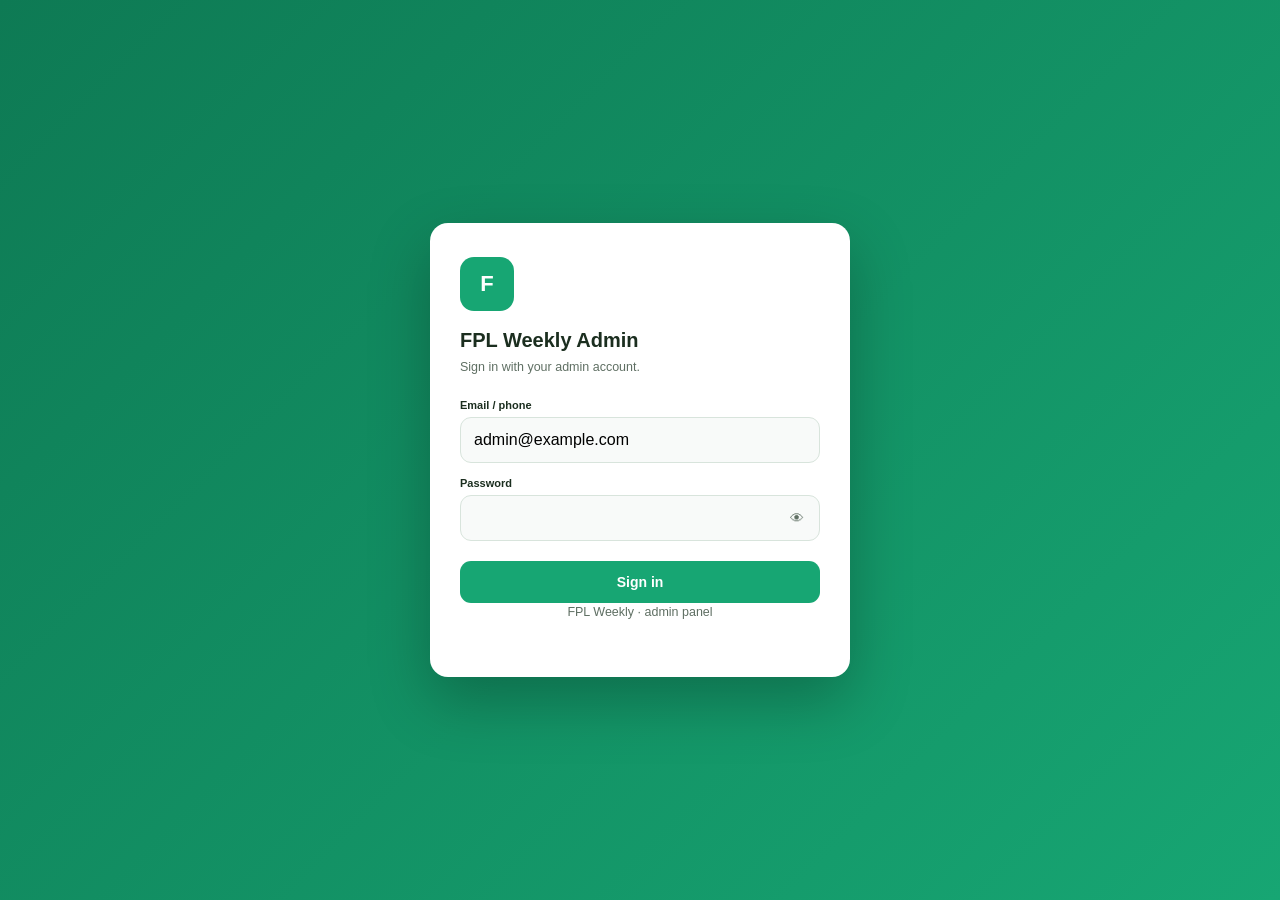
==== admin-ui/index.html @ 58eb872b "Redesign Mini App and add branded admin panel with real backend wiring" ====
<!doctype html>
<html lang="en">
<head>
<meta charset="utf-8">
<meta name="viewport" content="width=device-width,initial-scale=1">
<title>FPL Weekly — Admin</title>
<style>
:root{
  --bg:#f2f7f2;--card:#fff;--text:#1b2e1f;--muted:#5f6f63;
  --green:#17a673;--green2:#0e7a54;--green-light:#e2f0e9;
  --line:#d8e4dc;--red:#c0473f;--amber:#b8860b;--shadow:0 6px 22px rgba(23,50,30,.07);
}
*{box-sizing:border-box}
body{margin:0;background:var(--bg);color:var(--text);
  font-family:-apple-system,BlinkMacSystemFont,"Segoe UI",Roboto,Arial,sans-serif;
  -webkit-font-smoothing:antialiased}
button,input,select,textarea{font:inherit}

/* ---------- LOGIN ---------- */
.login-wrap{
  min-height:100vh;display:grid;place-items:center;padding:24px;
  background:linear-gradient(135deg,#0e7a54,#17a673);
}
.login{
  width:100%;max-width:420px;background:#fff;border-radius:18px;
  padding:34px 30px;box-shadow:0 24px 60px rgba(0,0,0,.25);
}
.login-logo{
  width:54px;height:54px;border-radius:14px;background:var(--green);
  color:#fff;display:grid;place-items:center;font-weight:900;font-size:22px;
  margin-bottom:18px;
}
.login h1{font-size:20px;margin:0 0 6px}
.login p{font-size:12.5px;color:var(--muted);margin:0 0 22px;line-height:1.5}
.login label{font-size:11px;font-weight:800;display:block;margin-bottom:6px;color:var(--text)}
.login .input-wrap{position:relative;margin-bottom:14px}
.login .input-wrap input{
  width:100%;border:1px solid var(--line);border-radius:11px;padding:13px 42px 13px 13px;
  outline:none;background:#f8faf9;
}
.login .input-wrap input:focus{border-color:var(--green);background:#fff}
.login .input-wrap .toggle-pw{
  position:absolute;right:10px;top:50%;transform:translateY(-50%);
  border:0;background:none;color:var(--muted);cursor:pointer;font-size:14px;
  padding:6px;line-height:1;
}
.login-btn{
  width:100%;background:var(--green);color:#fff;border:0;border-radius:11px;
  padding:13px;font-weight:800;cursor:pointer;font-size:14px;margin-top:6px;
}
.login-btn:active{transform:scale(.99)}
.login-btn:disabled{opacity:.6;cursor:not-allowed}
.login-error{
  background:#fdeaea;color:#a53434;border-radius:10px;padding:10px 12px;
  font-size:12px;margin-bottom:14px;display:none;
}
.login-error.show{display:block}
.demo-creds{
  background:var(--green-light);color:var(--green2);border-radius:10px;
  padding:12px 14px;font-size:11.5px;margin-top:20px;line-height:1.7;
}
.demo-creds b{display:block;margin-bottom:6px;font-size:12px}
.demo-creds code{
  background:rgba(255,255,255,.7);padding:1px 6px;border-radius:4px;
  font-family:ui-monospace,SFMono-Regular,Menlo,monospace;font-size:11px;
}
.login-foot{
  text-align:center;font-size:11px;color:var(--muted);margin-top:18px;
}

/* ---------- LAYOUT ---------- */
.layout{display:grid;grid-template-columns:236px 1fr;min-height:100vh}
aside{
  background:#0e1f18;color:#cfe0d5;padding:18px 14px;
  position:sticky;top:0;height:100vh;overflow-y:auto;
}
.aside-brand{display:flex;align-items:center;gap:10px;padding:0 6px 18px;border-bottom:1px solid #1c3327}
.aside-logo{
  width:36px;height:36px;border-radius:10px;background:var(--green);
  color:#fff;display:grid;place-items:center;font-weight:900;
}
.aside-brand h1{font-size:14px;color:#fff;margin:0}
.aside-brand small{display:block;font-size:10.5px;color:#7b9889;margin-top:2px}
.aside-user{
  padding:14px 8px;border-bottom:1px solid #1c3327;margin-bottom:10px;
}
.aside-user b{display:block;font-size:13px;color:#fff}
.aside-user span{font-size:11px;color:#8aa396}
.aside-user .role{
  display:inline-block;margin-top:6px;background:#1a3429;color:#7de0b8;
  border-radius:6px;padding:2px 8px;font-size:10px;font-weight:800;text-transform:uppercase;
}
aside nav a{
  display:flex;align-items:center;gap:10px;color:#b9cec1;text-decoration:none;
  padding:10px 12px;border-radius:9px;font-size:13px;font-weight:600;
  margin-bottom:2px;cursor:pointer;transition:background .12s;
}
aside nav a.active{background:#1a3429;color:#fff}
aside nav a:hover{background:#16291f}
aside nav a .ico{width:16px;text-align:center;font-size:14px}
aside nav a .count{
  margin-left:auto;background:#e0553f;color:#fff;font-size:10px;font-weight:800;
  border-radius:99px;padding:1px 7px;min-width:18px;text-align:center;
}
aside nav a .count.hidden{display:none}
.aside-foot{
  padding:14px 8px 0;border-top:1px solid #1c3327;margin-top:14px;
  font-size:10.5px;color:#5a7264;
}
.aside-logout{
  margin-top:10px;width:100%;background:#1a3429;color:#b9cec1;border:0;
  border-radius:8px;padding:9px;font-size:11.5px;font-weight:700;cursor:pointer;
}
.aside-logout:hover{background:#22412f;color:#fff}

main{padding:26px 32px 60px;max-width:1300px;width:100%}
.page-head{display:flex;align-items:flex-start;justify-content:space-between;margin-bottom:22px;gap:16px;flex-wrap:wrap}
.page-head h2{font-size:22px;margin:0 0 4px}
.page-head p{font-size:13px;color:var(--muted);margin:0;max-width:640px}

/* ---------- SEARCH BAR ---------- */
.search-bar{
  background:#fff;border:1px solid var(--line);border-radius:14px;
  padding:14px 18px;margin-bottom:14px;box-shadow:var(--shadow);
}
.search-input-wrap{position:relative;flex:1;min-width:220px}
.search-input-wrap .search-icon{
  position:absolute;left:12px;top:50%;transform:translateY(-50%);
  color:var(--muted);font-size:13px;pointer-events:none;
}
.search-input{
  width:100%;border:1px solid var(--line);border-radius:10px;
  padding:10px 12px 10px 34px;outline:none;background:#f8faf9;font-size:12.5px;
}
.search-input:focus{border-color:var(--green);background:#fff}
.search-row{display:flex;gap:10px;align-items:center;flex-wrap:wrap}

/* ---------- CARDS ---------- */
.cards{display:grid;grid-template-columns:repeat(4,1fr);gap:12px;margin-bottom:22px}
.cards.two{grid-template-columns:repeat(2,1fr)}
.card{background:#fff;border:1px solid var(--line);border-radius:14px;padding:16px;box-shadow:var(--shadow)}
.card .k{font-size:11px;color:var(--muted);text-transform:uppercase;letter-spacing:.5px;font-weight:800}
.card .v{font-size:26px;font-weight:800;margin-top:6px;line-height:1.1}
.card .d{font-size:11px;color:var(--muted);margin-top:6px}
.card.accent{background:linear-gradient(135deg,var(--green),var(--green2));color:#fff;border:0}
.card.accent .k{color:rgba(255,255,255,.8)}
.card.accent .d{color:rgba(255,255,255,.8)}

/* ---------- PANELS ---------- */
.panel{background:#fff;border:1px solid var(--line);border-radius:14px;overflow:hidden;margin-bottom:20px;box-shadow:var(--shadow)}
.panel-head{
  display:flex;align-items:center;justify-content:space-between;
  padding:14px 18px;border-bottom:1px solid var(--line);gap:12px;flex-wrap:wrap;
}
.panel-head h3{margin:0;font-size:14px}
.panel-head .sub{font-size:11.5px;color:var(--muted);margin-top:2px}
.panel-body{padding:0}

/* ---------- TABLE ---------- */
table{width:100%;border-collapse:collapse;font-size:12.5px}
th,td{text-align:left;padding:12px 18px;border-bottom:1px solid var(--line);vertical-align:middle}
th{font-size:10.5px;color:var(--muted);text-transform:uppercase;letter-spacing:.5px;font-weight:800;background:#fafcfb}
tr:last-child td{border-bottom:0}
tr:hover td{background:#fafcfb}
td b{font-weight:700}
td .sub{display:block;font-size:11px;color:var(--muted);margin-top:2px}
code{font-family:ui-monospace,SFMono-Regular,Menlo,monospace;font-size:11.5px;background:#eef3ef;padding:2px 6px;border-radius:5px}

/* ---------- BADGES ---------- */
.badge{display:inline-block;padding:3px 9px;border-radius:6px;font-size:10px;font-weight:800;text-transform:uppercase;letter-spacing:.3px}
.b-pending{background:#fff4dc;color:#9b6500}
.b-success,.b-live,.b-open-gw{background:#e5f8ef;color:#0e7a54}
.b-failed,.b-open{background:#fdeaea;color:#a53434}
.b-refunded,.b-reviewing{background:#e9eef7;color:#3c65a7}
.b-final{background:#e6f2e9;color:#1f6d4b}
.b-locked,.b-progress{background:#efe8fb;color:#5b3ca0}
.b-telebirr{background:#f3ecfc;color:#5a2d82}
.b-cbe{background:#fbeaea;color:#8b2e2e}
.b-internal{background:#eef3ef;color:var(--green2)}
.b-dismissed{background:#eef3ef;color:var(--muted)}
.b-confirmed{background:#fdeaea;color:#a53434}

/* ---------- BUTTONS ---------- */
.btn{
  border:0;border-radius:9px;padding:7px 13px;font-weight:700;font-size:11.5px;
  cursor:pointer;transition:transform .1s;
}
.btn:active{transform:scale(.97)}
.btn + .btn{margin-left:6px}
.btn-approve{background:var(--green);color:#fff}
.btn-reject{background:#fbeaea;color:var(--red)}
.btn-ghost{background:#eef3ef;color:var(--text)}
.btn-primary{background:var(--green);color:#fff}
.btn-sm{padding:5px 10px;font-size:11px}

/* ---------- EMPTY / TOAST ---------- */
.empty{padding:34px 24px;text-align:center;color:var(--muted);font-size:13px}
.empty .big{font-size:28px;margin-bottom:6px;opacity:.5}
.toast{
  position:fixed;bottom:24px;left:50%;transform:translate(-50%,15px);
  background:#17212b;color:#fff;padding:11px 18px;border-radius:11px;
  font-size:12.5px;opacity:0;transition:.2s;z-index:99;max-width:80%;
}
.toast.show{opacity:1;transform:translate(-50%,0)}

/* ---------- MODAL ---------- */
.modal{position:fixed;inset:0;background:rgba(0,0,0,.43);display:none;align-items:center;justify-content:center;z-index:50;padding:20px}
.modal.show{display:flex}
.modal-card{background:#fff;border-radius:16px;padding:24px;width:100%;max-width:460px;max-height:88vh;overflow:auto}
.modal-card h3{margin:0 0 6px;font-size:16px}
.modal-card p{font-size:12.5px;color:var(--muted);margin:0 0 16px;line-height:1.5}
.modal-card label{font-size:11px;font-weight:800;display:block;margin-bottom:6px}
.modal-card input,.modal-card select{
  width:100%;border:1px solid var(--line);border-radius:10px;padding:11px;
  outline:none;background:#f8faf9;margin-bottom:12px;
}
.modal-card input:focus,.modal-card select:focus{border-color:var(--green);background:#fff}
.modal-actions{display:flex;gap:8px;margin-top:16px}
.modal-actions .btn{flex:1;padding:11px}

/* ---------- RESPONSIVE ---------- */
@media (max-width:900px){
  .layout{grid-template-columns:1fr}
  aside{position:relative;height:auto;width:100%}
  aside nav{display:flex;overflow-x:auto;gap:4px}
  aside nav a{white-space:nowrap}
  .cards{grid-template-columns:repeat(2,1fr)}
  main{padding:18px}
}
</style>
</head>
<body>

<!-- ============================================================
     LOGIN VIEW
     ============================================================ -->
<div id="loginView" class="login-wrap">
  <form class="login" onsubmit="event.preventDefault(); doLogin();">
    <div class="login-logo">F</div>
    <h1>FPL Weekly Admin</h1>
    <p>Sign in with your admin account.</p>
    <div class="login-error" id="loginError"></div>
    <label>Email / phone</label>
    <div class="input-wrap"><input id="loginEmail" type="text" autocomplete="username" value="admin@example.com"></div>
    <label>Password</label>
    <div class="input-wrap">
      <input id="loginPassword" type="password" autocomplete="current-password">
      <button type="button" class="toggle-pw" onclick="togglePw()">👁</button>
    </div>
    <button class="login-btn" id="loginBtn" type="submit">Sign in</button>
    <p class="login-foot">FPL Weekly · admin panel</p>
  </form>
</div>

<!-- ============================================================
     APP VIEW
     ============================================================ -->
<div id="appView" class="layout" style="display:none">
  <aside>
    <div class="aside-brand">
      <div class="aside-logo">F</div>
      <div><h1>FPL Weekly</h1><small>Admin dashboard</small></div>
    </div>
    <div class="aside-user">
      <b id="asideUserName">—</b>
      <span id="asideUserEmail">—</span>
      <span class="role" id="asideUserRole">—</span>
    </div>
    <nav id="mainNav">
      <a data-view="overview" class="active"><span class="ico">◈</span> Overview</a>
      <a data-view="deposits" data-roles="finance_admin,super_admin"><span class="ico">⬇</span> Deposits <span class="count hidden" id="cntDeposits">0</span></a>
      <a data-view="withdrawals" data-roles="finance_admin,super_admin"><span class="ico">⬆</span> Withdrawals <span class="count hidden" id="cntWithdrawals">0</span></a>
      <a data-view="gameweeks"><span class="ico">▣</span> Gameweeks</a>
      <a data-view="users"><span class="ico">●</span> Users</a>
      <a data-view="fraud"><span class="ico">⚑</span> Fraud <span class="count hidden" id="cntFraud">0</span></a>
      <a data-view="audit"><span class="ico">✎</span> Audit log</a>
    </nav>
    <div class="aside-foot">
      <div>Full record editing (roles, raw tables) is still in the <a href="/admin" style="color:#7de0b8">sqladmin panel</a>.</div>
      <button class="aside-logout" onclick="doLogout()">Log out</button>
    </div>
  </aside>

  <main id="mainContent">
    <!-- views are rendered here by JS -->
  </main>
</div>

<div id="modal" class="modal">
  <div class="modal-card" id="modalCard"></div>
</div>
<div id="toast" class="toast"></div>

<script>
// ============================================================
// AUTH
// ============================================================
const API_BASE = "";
let authToken = sessionStorage.getItem("admin_token") || null;
let authRole = sessionStorage.getItem("admin_role") || null;
let authEmail = sessionStorage.getItem("admin_email") || null;

async function api(path, options = {}) {
  const headers = { "Content-Type": "application/json", ...(options.headers || {}) };
  if (authToken) headers.Authorization = `Bearer ${authToken}`;
  const resp = await fetch(`${API_BASE}${path}`, { ...options, headers });
  if (resp.status === 401) { doLogout(); throw new Error("Session expired — please sign in again."); }
  if (!resp.ok) {
    const body = await resp.json().catch(() => ({}));
    throw new Error(body.detail || `Request failed (${resp.status})`);
  }
  return resp.status === 204 ? null : resp.json();
}

function togglePw() {
  const el = document.getElementById("loginPassword");
  el.type = el.type === "password" ? "text" : "password";
}

async function doLogin() {
  const email = document.getElementById("loginEmail").value.trim();
  const password = document.getElementById("loginPassword").value;
  const btn = document.getElementById("loginBtn");
  const err = document.getElementById("loginError");
  err.classList.remove("show");
  btn.disabled = true; btn.textContent = "Signing in…";
  try {
    const form = new URLSearchParams();
    form.set("username", email);
    form.set("password", password);
    const resp = await fetch("/auth/login", { method: "POST", body: form });
    if (!resp.ok) throw new Error("Invalid credentials");
    const data = await resp.json();
    authToken = data.access_token;
    const payload = JSON.parse(atob(authToken.split(".")[1]));
    authRole = payload.role;
    authEmail = email;
    sessionStorage.setItem("admin_token", authToken);
    sessionStorage.setItem("admin_role", authRole);
    sessionStorage.setItem("admin_email", authEmail);
    enterApp();
  } catch (e) {
    err.textContent = e.message || "Sign-in failed.";
    err.classList.add("show");
  } finally {
    btn.disabled = false; btn.textContent = "Sign in";
  }
}

function doLogout() {
  authToken = null; authRole = null; authEmail = null;
  sessionStorage.clear();
  document.getElementById("appView").style.display = "none";
  document.getElementById("loginView").style.display = "grid";
}

function enterApp() {
  document.getElementById("loginView").style.display = "none";
  document.getElementById("appView").style.display = "grid";
  document.getElementById("asideUserName").textContent = authEmail;
  document.getElementById("asideUserEmail").textContent = authEmail;
  document.getElementById("asideUserRole").textContent = authRole.replace(/_/g, " ");

  document.querySelectorAll("#mainNav a").forEach(a => {
    const roles = a.dataset.roles;
    if (roles && !roles.split(",").includes(authRole)) { a.style.display = "none"; }
    a.onclick = () => go(a.dataset.view);
  });
  go("overview");
}

// ============================================================
// NAVIGATION
// ============================================================
function go(view) {
  document.querySelectorAll("#mainNav a").forEach(a => a.classList.toggle("active", a.dataset.view === view));
  const renderers = { overview: renderOverview, deposits: renderDeposits, withdrawals: renderWithdrawals, gameweeks: renderGameweeks, users: renderUsers, fraud: renderFraud, audit: renderAudit };
  (renderers[view] || renderOverview)();
}

function etb(n) { return Number(n).toLocaleString("en-US", { maximumFractionDigits: 0 }) + " ETB"; }
function badgeClass(status) {
  const map = { pending: "b-pending", approved: "b-success", success: "b-success", rejected: "b-failed", failed: "b-failed", cancelled: "b-dismissed", processing: "b-progress", registration_open: "b-open-gw", registration_locked: "b-locked", archived: "b-final" };
  return map[status] || "b-internal";
}
function toast(msg) {
  const t = document.getElementById("toast");
  t.textContent = msg; t.classList.add("show");
  setTimeout(() => t.classList.remove("show"), 2600);
}
function closeModal() { document.getElementById("modal").classList.remove("show"); }

// ============================================================
// OVERVIEW
// ============================================================
async function renderOverview() {
  const main = document.getElementById("mainContent");
  main.innerHTML = `<div class="page-head"><div><h2>Overview</h2><p>Live status across the current gameweek and pending admin actions.</p></div></div><div class="cards" id="ovCards"><div class="empty">Loading…</div></div>`;
  try {
    const d = await api("/admin-api/overview");
    document.getElementById("ovCards").outerHTML = `
    <div class="cards">
      <div class="card accent"><div class="k">Current gameweek</div><div class="v">${d.current_gw_number ? "GW " + d.current_gw_number : "None open"}</div></div>
      <div class="card accent"><div class="k">Participants</div><div class="v">${d.participants}</div></div>
      <div class="card accent"><div class="k">Prize pool</div><div class="v">${etb(d.prize_pool)}</div></div>
      <div class="card"><div class="k">Registered users</div><div class="v">${d.total_users}</div></div>
    </div>
    <div class="cards">
      <div class="card"><div class="k">Pending deposits</div><div class="v">${d.pending_deposits}</div><div class="d">${etb(d.pending_deposit_amount)}</div></div>
      <div class="card"><div class="k">Pending withdrawals</div><div class="v">${d.pending_withdrawals}</div><div class="d">${etb(d.pending_withdrawal_amount)}</div></div>
      <div class="card"><div class="k">Completed payouts</div><div class="v">${etb(d.completed_payout_amount)}</div></div>
      <div class="card"><div class="k">Open fraud alerts</div><div class="v">${d.open_fraud_alerts}</div></div>
    </div>`;
    const cnt = id => document.getElementById(id);
    if (cnt("cntDeposits")) { cnt("cntDeposits").textContent = d.pending_deposits; cnt("cntDeposits").classList.toggle("hidden", d.pending_deposits === 0); }
    if (cnt("cntWithdrawals")) { cnt("cntWithdrawals").textContent = d.pending_withdrawals; cnt("cntWithdrawals").classList.toggle("hidden", d.pending_withdrawals === 0); }
    if (cnt("cntFraud")) { cnt("cntFraud").textContent = d.open_fraud_alerts; cnt("cntFraud").classList.toggle("hidden", d.open_fraud_alerts === 0); }
  } catch (e) { main.querySelector(".cards").innerHTML = `<div class="empty">${e.message}</div>`; }
}

// ============================================================
// DEPOSITS
// ============================================================
async function renderDeposits() {
  const main = document.getElementById("mainContent");
  main.innerHTML = `<div class="page-head"><div><h2>Deposits</h2><p>Verify Telebirr/CBE transaction IDs against your statement before approving.</p></div></div>
    <div class="panel"><div class="panel-head"><h3>All deposit requests</h3></div><div class="panel-body" id="depositsBody"><div class="empty">Loading…</div></div></div>`;
  try {
    const rows = await api("/deposits");
    const body = document.getElementById("depositsBody");
    body.innerHTML = rows.length ? `<table><thead><tr><th>Method</th><th>Amount</th><th>Transaction ID</th><th>Status</th><th>Submitted</th><th></th></tr></thead><tbody>
      ${rows.map(d => `<tr>
        <td><span class="badge b-${d.method}">${d.method}</span></td>
        <td><b>${etb(d.amount)}</b></td>
        <td><code>${d.transaction_id}</code></td>
        <td><span class="badge ${badgeClass(d.status)}">${d.status}</span></td>
        <td class="sub">${new Date(d.created_at).toLocaleString()}</td>
        <td>${d.status === "pending" ? `<button class="btn btn-approve btn-sm" onclick="approveDeposit('${d.id}')">Approve</button><button class="btn btn-reject btn-sm" onclick="rejectDeposit('${d.id}')">Reject</button>` : ""}</td>
      </tr>`).join("")}
    </tbody></table>` : `<div class="empty"><div class="big">✓</div>No deposit requests yet.</div>`;
  } catch (e) {
    document.getElementById("depositsBody").innerHTML = `<div class="empty">${e.message}</div>`;
  }
}
async function approveDeposit(id) {
  try { await api(`/deposits/${id}/approve`, { method: "POST" }); toast("Deposit approved and wallet credited"); renderDeposits(); }
  catch (e) { toast(e.message); }
}
async function rejectDeposit(id) {
  const reason = prompt("Reason for rejecting this deposit?");
  if (reason === null) return;
  try { await api(`/deposits/${id}/reject?reason=${encodeURIComponent(reason)}`, { method: "POST" }); toast("Deposit rejected"); renderDeposits(); }
  catch (e) { toast(e.message); }
}

// ============================================================
// WITHDRAWALS
// ============================================================
async function renderWithdrawals() {
  const main = document.getElementById("mainContent");
  main.innerHTML = `<div class="page-head"><div><h2>Withdrawals</h2><p>Approving marks it as paid — you still send the money manually (no payment provider is wired up).</p></div></div>
    <div class="panel"><div class="panel-head"><h3>All withdrawal requests</h3></div><div class="panel-body" id="withdrawalsBody"><div class="empty">Loading…</div></div></div>`;
  try {
    const rows = await api("/withdrawals");
    const body = document.getElementById("withdrawalsBody");
    body.innerHTML = rows.length ? `<table><thead><tr><th>Amount</th><th>Destination</th><th>Status</th><th>Requested</th><th></th></tr></thead><tbody>
      ${rows.map(w => `<tr>
        <td><b>${etb(w.amount)}</b></td>
        <td><code>${w.destination_account}</code></td>
        <td><span class="badge ${badgeClass(w.status)}">${w.status}</span></td>
        <td class="sub">${new Date(w.requested_at).toLocaleString()}</td>
        <td>${w.status === "pending" ? `<button class="btn btn-approve btn-sm" onclick="approveWithdrawal('${w.id}')">Approve</button><button class="btn btn-reject btn-sm" onclick="rejectWithdrawal('${w.id}')">Reject</button>` : ""}</td>
      </tr>`).join("")}
    </tbody></table>` : `<div class="empty"><div class="big">✓</div>No withdrawal requests yet.</div>`;
  } catch (e) {
    document.getElementById("withdrawalsBody").innerHTML = `<div class="empty">${e.message}</div>`;
  }
}
async function approveWithdrawal(id) {
  try { await api(`/withdrawals/${id}/approve`, { method: "POST" }); toast("Marked as paid"); renderWithdrawals(); }
  catch (e) { toast(e.message); }
}
async function rejectWithdrawal(id) {
  const reason = prompt("Reason for rejecting this withdrawal?");
  if (reason === null) return;
  try { await api(`/withdrawals/${id}/reject?reason=${encodeURIComponent(reason)}`, { method: "POST" }); toast("Withdrawal rejected — funds returned to wallet"); renderWithdrawals(); }
  catch (e) { toast(e.message); }
}

// ============================================================
// GAMEWEEKS
// ============================================================
async function renderGameweeks() {
  const main = document.getElementById("mainContent");
  main.innerHTML = `<div class="page-head"><div><h2>Gameweeks</h2><p>Open a new gameweek for registration.</p></div><button class="btn btn-primary" onclick="openCreateGameweek()">+ New gameweek</button></div>
    <div class="panel"><div class="panel-head"><h3>All gameweeks</h3></div><div class="panel-body" id="gwBody"><div class="empty">Loading…</div></div></div>`;
  try {
    const rows = await api("/admin-api/gameweeks");
    const body = document.getElementById("gwBody");
    body.innerHTML = rows.length ? `<table><thead><tr><th>GW</th><th>Entry fee</th><th>Participants</th><th>Prize pool</th><th>Deadline</th><th>Status</th></tr></thead><tbody>
      ${rows.map(g => `<tr>
        <td><b>GW${g.gw_number}</b></td>
        <td>${etb(g.entry_fee)}</td>
        <td>${g.participants}</td>
        <td>${etb(g.prize_pool)}</td>
        <td class="sub">${new Date(g.registration_deadline).toLocaleString()}</td>
        <td><span class="badge ${badgeClass(g.status)}">${g.status.replace(/_/g, " ")}</span></td>
      </tr>`).join("")}
    </tbody></table>` : `<div class="empty"><div class="big">▣</div>No gameweeks yet — create one to get started.</div>`;
  } catch (e) {
    document.getElementById("gwBody").innerHTML = `<div class="empty">${e.message}</div>`;
  }
}
function openCreateGameweek() {
  document.getElementById("modalCard").innerHTML = `
    <h3>New gameweek</h3>
    <p>Opens immediately for registration.</p>
    <label>Gameweek number</label>
    <input id="gwNumber" type="number" min="1">
    <label>Entry fee (ETB)</label>
    <input id="gwEntryFee" type="number" value="200">
    <label>Registration deadline</label>
    <input id="gwDeadline" type="datetime-local">
    <div class="modal-actions">
      <button class="btn btn-ghost" onclick="closeModal()">Cancel</button>
      <button class="btn btn-primary" onclick="submitCreateGameweek()">Create</button>
    </div>`;
  document.getElementById("modal").classList.add("show");
}
async function submitCreateGameweek() {
  const gw_number = parseInt(document.getElementById("gwNumber").value, 10);
  const entry_fee = parseFloat(document.getElementById("gwEntryFee").value);
  const deadline = document.getElementById("gwDeadline").value;
  if (!gw_number || !deadline) { toast("Fill in all fields"); return; }
  try {
    await api("/admin-api/gameweeks", { method: "POST", body: JSON.stringify({ gw_number, entry_fee, registration_deadline: new Date(deadline).toISOString() }) });
    toast(`Gameweek ${gw_number} created`);
    closeModal();
    renderGameweeks();
  } catch (e) { toast(e.message); }
}

// ============================================================
// USERS (read-only — role changes stay in sqladmin for now)
// ============================================================
async function renderUsers() {
  const main = document.getElementById("mainContent");
  main.innerHTML = `<div class="page-head"><div><h2>Users</h2><p>Read-only. Role and account changes are made in the sqladmin panel.</p></div></div>
    <div class="panel"><div class="panel-head"><h3>Registered users</h3></div><div class="panel-body" id="usersBody"><div class="empty">Loading…</div></div></div>`;
  try {
    const rows = await api("/admin-api/users");
    const body = document.getElementById("usersBody");
    body.innerHTML = rows.length ? `<table><thead><tr><th>Name</th><th>Phone</th><th>FPL team</th><th>Balance</th><th>Joined</th></tr></thead><tbody>
      ${rows.map(u => `<tr>
        <td><b>${u.full_name || "—"}</b></td>
        <td>${u.phone_number || "—"}</td>
        <td>${u.fpl_team_name || "<span class='sub'>Not registered</span>"}</td>
        <td>${etb(u.available_balance)}</td>
        <td class="sub">${new Date(u.created_at).toLocaleDateString()}</td>
      </tr>`).join("")}
    </tbody></table>` : `<div class="empty">No users yet.</div>`;
  } catch (e) {
    document.getElementById("usersBody").innerHTML = `<div class="empty">${e.message}</div>`;
  }
}

// ============================================================
// FRAUD ALERTS
// ============================================================
async function renderFraud() {
  const main = document.getElementById("mainContent");
  main.innerHTML = `<div class="page-head"><div><h2>Fraud alerts</h2><p>Flagged automatically (e.g. reconciliation mismatches, duplicate FPL IDs).</p></div></div>
    <div class="panel"><div class="panel-head"><h3>All alerts</h3></div><div class="panel-body" id="fraudBody"><div class="empty">Loading…</div></div></div>`;
  try {
    const rows = await api("/admin-api/fraud-alerts");
    const body = document.getElementById("fraudBody");
    body.innerHTML = rows.length ? `<table><thead><tr><th>Category</th><th>Description</th><th>Status</th><th>Raised</th><th></th></tr></thead><tbody>
      ${rows.map(a => `<tr>
        <td><b>${a.category}</b></td>
        <td>${a.description}</td>
        <td><span class="badge ${a.resolved ? "b-success" : "b-pending"}">${a.resolved ? "resolved" : "open"}</span></td>
        <td class="sub">${new Date(a.created_at).toLocaleString()}</td>
        <td>${!a.resolved ? `<button class="btn btn-approve btn-sm" onclick="resolveFraud('${a.id}')">Mark resolved</button>` : ""}</td>
      </tr>`).join("")}
    </tbody></table>` : `<div class="empty"><div class="big">✓</div>No fraud alerts.</div>`;
  } catch (e) {
    document.getElementById("fraudBody").innerHTML = `<div class="empty">${e.message}</div>`;
  }
}
async function resolveFraud(id) {
  try { await api(`/admin-api/fraud-alerts/${id}/resolve`, { method: "POST" }); toast("Marked resolved"); renderFraud(); }
  catch (e) { toast(e.message); }
}

// ============================================================
// AUDIT LOG (read-only, append-only)
// ============================================================
async function renderAudit() {
  const main = document.getElementById("mainContent");
  main.innerHTML = `<div class="page-head"><div><h2>Audit log</h2><p>Every admin action that touches money or scores, in order.</p></div></div>
    <div class="panel"><div class="panel-head"><h3>Recent actions</h3></div><div class="panel-body" id="auditBody"><div class="empty">Loading…</div></div></div>`;
  try {
    const rows = await api("/admin-api/audit-log");
    const body = document.getElementById("auditBody");
    body.innerHTML = rows.length ? `<table><thead><tr><th>Action</th><th>Entity</th><th>When</th></tr></thead><tbody>
      ${rows.map(l => `<tr>
        <td><b>${l.action.replace(/_/g, " ")}</b></td>
        <td><code>${l.entity_type}</code> <span class="sub">${l.entity_id.slice(0, 8)}…</span></td>
        <td class="sub">${new Date(l.created_at).toLocaleString()}</td>
      </tr>`).join("")}
    </tbody></table>` : `<div class="empty">No actions recorded yet.</div>`;
  } catch (e) {
    document.getElementById("auditBody").innerHTML = `<div class="empty">${e.message}</div>`;
  }
}

document.getElementById("modal").onclick = e => { if (e.target.id === "modal") closeModal(); };

// ============================================================
// INIT
// ============================================================
if (authToken) { enterApp(); } 
</script>
</body>
</html>
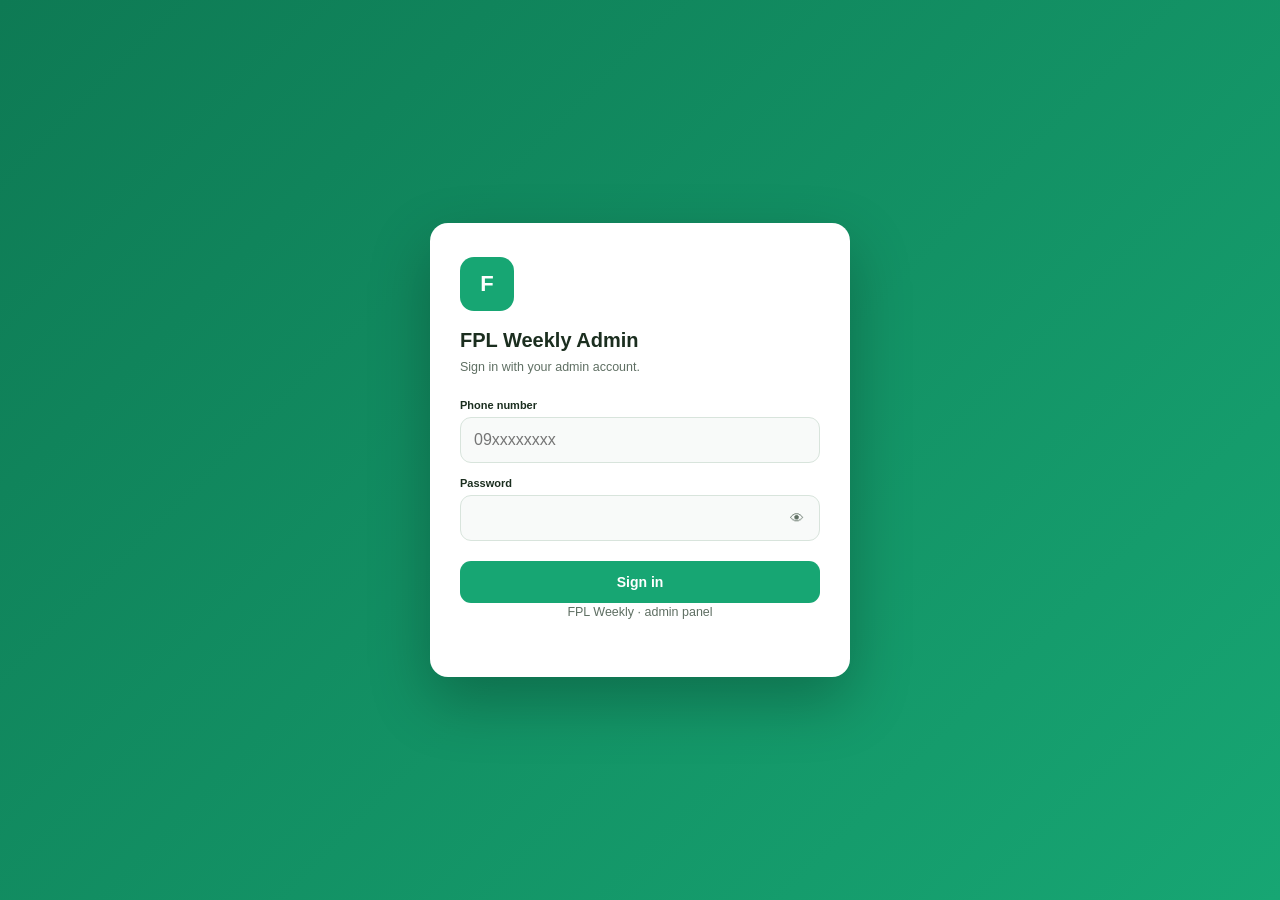
==== commit 470a53d5: "Polish admin UI for production" ====
--- a/admin-ui/index.html
+++ b/admin-ui/index.html
@@ -4,6 +4,7 @@
 <meta charset="utf-8">
 <meta name="viewport" content="width=device-width,initial-scale=1">
 <title>FPL Weekly — Admin</title>
+<link rel="icon" href="data:image/svg+xml,%3Csvg xmlns='http://www.w3.org/2000/svg' viewBox='0 0 100 100'%3E%3Ctext y='.9em' font-size='90'%3E%E2%9A%BD%3C/text%3E%3C/svg%3E">
 <style>
 :root{
   --bg:#f2f7f2;--card:#fff;--text:#1b2e1f;--muted:#5f6f63;
@@ -55,15 +56,6 @@
   font-size:12px;margin-bottom:14px;display:none;
 }
 .login-error.show{display:block}
-.demo-creds{
-  background:var(--green-light);color:var(--green2);border-radius:10px;
-  padding:12px 14px;font-size:11.5px;margin-top:20px;line-height:1.7;
-}
-.demo-creds b{display:block;margin-bottom:6px;font-size:12px}
-.demo-creds code{
-  background:rgba(255,255,255,.7);padding:1px 6px;border-radius:4px;
-  font-family:ui-monospace,SFMono-Regular,Menlo,monospace;font-size:11px;
-}
 .login-foot{
   text-align:center;font-size:11px;color:var(--muted);margin-top:18px;
 }
@@ -240,8 +232,8 @@
     <h1>FPL Weekly Admin</h1>
     <p>Sign in with your admin account.</p>
     <div class="login-error" id="loginError"></div>
-    <label>Email / phone</label>
-    <div class="input-wrap"><input id="loginEmail" type="text" autocomplete="username" value="admin@example.com"></div>
+    <label>Phone number</label>
+    <div class="input-wrap"><input id="loginEmail" type="tel" autocomplete="username" placeholder="09xxxxxxxx" required></div>
     <label>Password</label>
     <div class="input-wrap">
       <input id="loginPassword" type="password" autocomplete="current-password">
@@ -329,7 +321,11 @@
     form.set("username", email);
     form.set("password", password);
     const resp = await fetch("/auth/login", { method: "POST", body: form });
-    if (!resp.ok) throw new Error("Invalid credentials");
+    if (!resp.ok) {
+      if (resp.status === 401) throw new Error("Invalid phone number or password.");
+      const body = await resp.json().catch(() => ({}));
+      throw new Error(body.detail || `Sign-in failed (${resp.status}). Please try again.`);
+    }
     const data = await resp.json();
     authToken = data.access_token;
     const payload = JSON.parse(atob(authToken.split(".")[1]));
@@ -389,6 +385,29 @@
   setTimeout(() => t.classList.remove("show"), 2600);
 }
 function closeModal() { document.getElementById("modal").classList.remove("show"); }
+
+function openReasonModal(title, description, confirmLabel, onSubmit) {
+  document.getElementById("modalCard").innerHTML = `
+    <h3>${title}</h3>
+    <p>${description}</p>
+    <label>Reason</label>
+    <input id="reasonInput" type="text" placeholder="Explain why, for the audit log">
+    <div class="modal-actions">
+      <button class="btn btn-ghost" onclick="closeModal()">Cancel</button>
+      <button class="btn btn-reject" id="reasonSubmitBtn">${confirmLabel}</button>
+    </div>`;
+  const input = document.getElementById("reasonInput");
+  const submit = () => {
+    const reason = input.value.trim();
+    if (!reason) { toast("Enter a reason"); return; }
+    closeModal();
+    onSubmit(reason);
+  };
+  document.getElementById("reasonSubmitBtn").onclick = submit;
+  input.onkeydown = e => { if (e.key === "Enter") submit(); };
+  document.getElementById("modal").classList.add("show");
+  input.focus();
+}
 
 // ============================================================
 // OVERVIEW
@@ -446,11 +465,11 @@
   try { await api(`/deposits/${id}/approve`, { method: "POST" }); toast("Deposit approved and wallet credited"); renderDeposits(); }
   catch (e) { toast(e.message); }
 }
-async function rejectDeposit(id) {
-  const reason = prompt("Reason for rejecting this deposit?");
-  if (reason === null) return;
-  try { await api(`/deposits/${id}/reject?reason=${encodeURIComponent(reason)}`, { method: "POST" }); toast("Deposit rejected"); renderDeposits(); }
-  catch (e) { toast(e.message); }
+function rejectDeposit(id) {
+  openReasonModal("Reject deposit", "This reason is recorded in the audit log.", "Reject", async (reason) => {
+    try { await api(`/deposits/${id}/reject?reason=${encodeURIComponent(reason)}`, { method: "POST" }); toast("Deposit rejected"); renderDeposits(); }
+    catch (e) { toast(e.message); }
+  });
 }
 
 // ============================================================
@@ -480,11 +499,11 @@
   try { await api(`/withdrawals/${id}/approve`, { method: "POST" }); toast("Marked as paid"); renderWithdrawals(); }
   catch (e) { toast(e.message); }
 }
-async function rejectWithdrawal(id) {
-  const reason = prompt("Reason for rejecting this withdrawal?");
-  if (reason === null) return;
-  try { await api(`/withdrawals/${id}/reject?reason=${encodeURIComponent(reason)}`, { method: "POST" }); toast("Withdrawal rejected — funds returned to wallet"); renderWithdrawals(); }
-  catch (e) { toast(e.message); }
+function rejectWithdrawal(id) {
+  openReasonModal("Reject withdrawal", "Funds will be returned to the user's wallet. This reason is recorded in the audit log.", "Reject", async (reason) => {
+    try { await api(`/withdrawals/${id}/reject?reason=${encodeURIComponent(reason)}`, { method: "POST" }); toast("Withdrawal rejected — funds returned to wallet"); renderWithdrawals(); }
+    catch (e) { toast(e.message); }
+  });
 }
 
 // ============================================================
@@ -622,4 +641,4 @@
 if (authToken) { enterApp(); } 
 </script>
 </body>
-</html>
+</html>
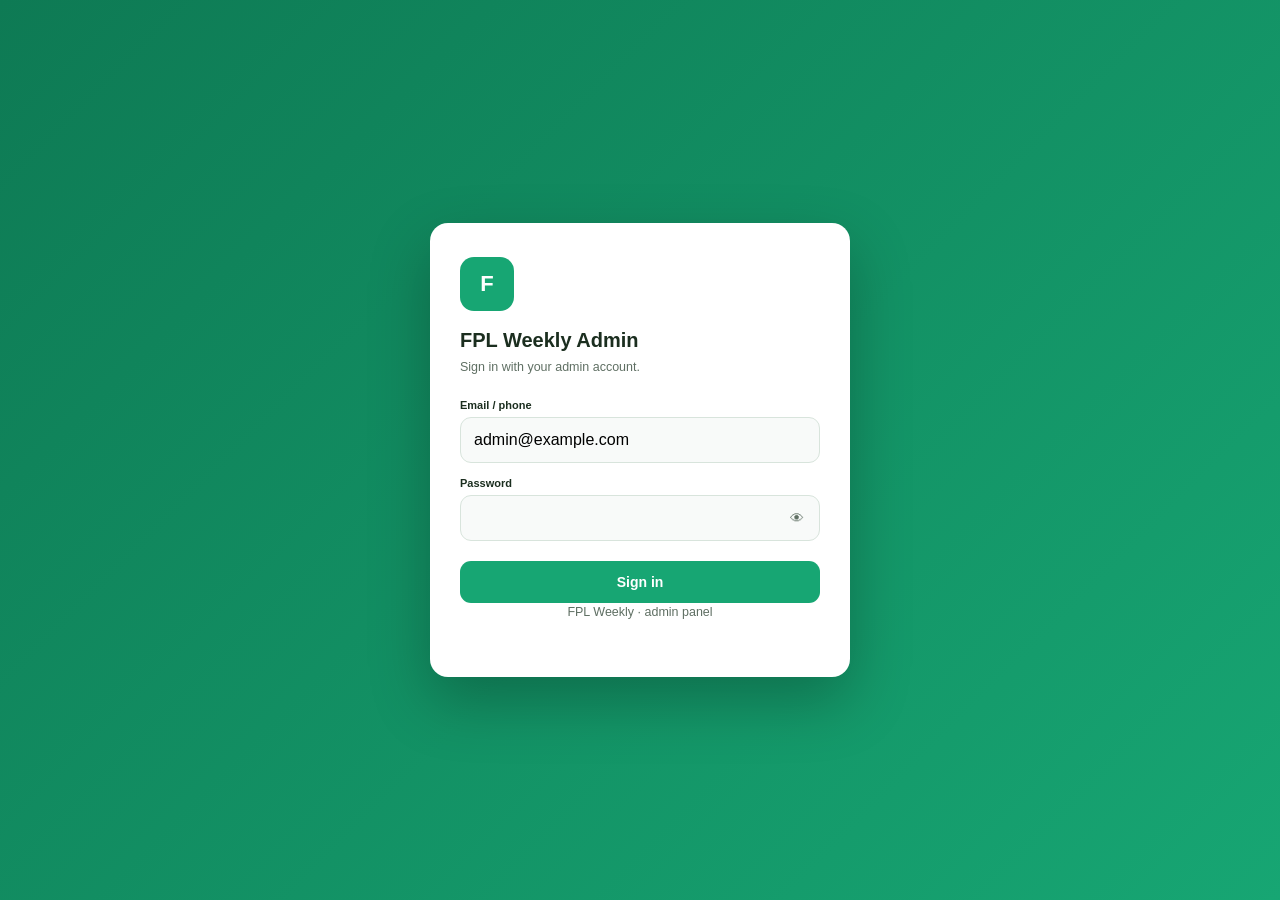
==== commit 28c47920: "Update core application modules, admin UI, miniapp, and add settings service" ====
--- a/admin-ui/index.html
+++ b/admin-ui/index.html
@@ -4,7 +4,6 @@
 <meta charset="utf-8">
 <meta name="viewport" content="width=device-width,initial-scale=1">
 <title>FPL Weekly — Admin</title>
-<link rel="icon" href="data:image/svg+xml,%3Csvg xmlns='http://www.w3.org/2000/svg' viewBox='0 0 100 100'%3E%3Ctext y='.9em' font-size='90'%3E%E2%9A%BD%3C/text%3E%3C/svg%3E">
 <style>
 :root{
   --bg:#f2f7f2;--card:#fff;--text:#1b2e1f;--muted:#5f6f63;
@@ -56,9 +55,39 @@
   font-size:12px;margin-bottom:14px;display:none;
 }
 .login-error.show{display:block}
+.demo-creds{
+  background:var(--green-light);color:var(--green2);border-radius:10px;
+  padding:12px 14px;font-size:11.5px;margin-top:20px;line-height:1.7;
+}
+.demo-creds b{display:block;margin-bottom:6px;font-size:12px}
+.demo-creds code{
+  background:rgba(255,255,255,.7);padding:1px 6px;border-radius:4px;
+  font-family:ui-monospace,SFMono-Regular,Menlo,monospace;font-size:11px;
+}
 .login-foot{
   text-align:center;font-size:11px;color:var(--muted);margin-top:18px;
 }
+.switch{position:relative;display:inline-block;width:44px;height:26px;flex:none}
+.switch input{opacity:0;width:0;height:0}
+.switch .slider{
+  position:absolute;inset:0;background:#d7ded9;border-radius:999px;
+  cursor:pointer;transition:background .15s;
+}
+.switch .slider::before{
+  content:"";position:absolute;width:20px;height:20px;left:3px;top:3px;
+  background:#fff;border-radius:50%;transition:transform .15s;
+  box-shadow:0 1px 3px rgba(0,0,0,.25);
+}
+.switch input:checked + .slider{background:var(--green)}
+.switch input:checked + .slider::before{transform:translateX(18px)}
+.switch input:disabled + .slider{opacity:.5;cursor:not-allowed}
+.setting-row{
+  display:flex;align-items:center;justify-content:space-between;gap:16px;
+  padding:16px 0;border-bottom:1px solid var(--border,#e6ede8);
+}
+.setting-row:last-child{border-bottom:0}
+.setting-row .setting-label b{display:block;font-size:14px}
+.setting-row .setting-label span{font-size:12px;color:var(--muted)}
 
 /* ---------- LAYOUT ---------- */
 .layout{display:grid;grid-template-columns:236px 1fr;min-height:100vh}
@@ -232,8 +261,8 @@
     <h1>FPL Weekly Admin</h1>
     <p>Sign in with your admin account.</p>
     <div class="login-error" id="loginError"></div>
-    <label>Phone number</label>
-    <div class="input-wrap"><input id="loginEmail" type="tel" autocomplete="username" placeholder="09xxxxxxxx" required></div>
+    <label>Email / phone</label>
+    <div class="input-wrap"><input id="loginEmail" type="text" autocomplete="username" value="admin@example.com"></div>
     <label>Password</label>
     <div class="input-wrap">
       <input id="loginPassword" type="password" autocomplete="current-password">
@@ -266,6 +295,7 @@
       <a data-view="users"><span class="ico">●</span> Users</a>
       <a data-view="fraud"><span class="ico">⚑</span> Fraud <span class="count hidden" id="cntFraud">0</span></a>
       <a data-view="audit"><span class="ico">✎</span> Audit log</a>
+      <a data-view="settings" data-roles="super_admin"><span class="ico">⚙</span> Settings</a>
     </nav>
     <div class="aside-foot">
       <div>Full record editing (roles, raw tables) is still in the <a href="/admin" style="color:#7de0b8">sqladmin panel</a>.</div>
@@ -321,11 +351,7 @@
     form.set("username", email);
     form.set("password", password);
     const resp = await fetch("/auth/login", { method: "POST", body: form });
-    if (!resp.ok) {
-      if (resp.status === 401) throw new Error("Invalid phone number or password.");
-      const body = await resp.json().catch(() => ({}));
-      throw new Error(body.detail || `Sign-in failed (${resp.status}). Please try again.`);
-    }
+    if (!resp.ok) throw new Error("Invalid credentials");
     const data = await resp.json();
     authToken = data.access_token;
     const payload = JSON.parse(atob(authToken.split(".")[1]));
@@ -370,7 +396,7 @@
 // ============================================================
 function go(view) {
   document.querySelectorAll("#mainNav a").forEach(a => a.classList.toggle("active", a.dataset.view === view));
-  const renderers = { overview: renderOverview, deposits: renderDeposits, withdrawals: renderWithdrawals, gameweeks: renderGameweeks, users: renderUsers, fraud: renderFraud, audit: renderAudit };
+  const renderers = { overview: renderOverview, deposits: renderDeposits, withdrawals: renderWithdrawals, gameweeks: renderGameweeks, users: renderUsers, fraud: renderFraud, audit: renderAudit, settings: renderSettings };
   (renderers[view] || renderOverview)();
 }
 
@@ -385,29 +411,6 @@
   setTimeout(() => t.classList.remove("show"), 2600);
 }
 function closeModal() { document.getElementById("modal").classList.remove("show"); }
-
-function openReasonModal(title, description, confirmLabel, onSubmit) {
-  document.getElementById("modalCard").innerHTML = `
-    <h3>${title}</h3>
-    <p>${description}</p>
-    <label>Reason</label>
-    <input id="reasonInput" type="text" placeholder="Explain why, for the audit log">
-    <div class="modal-actions">
-      <button class="btn btn-ghost" onclick="closeModal()">Cancel</button>
-      <button class="btn btn-reject" id="reasonSubmitBtn">${confirmLabel}</button>
-    </div>`;
-  const input = document.getElementById("reasonInput");
-  const submit = () => {
-    const reason = input.value.trim();
-    if (!reason) { toast("Enter a reason"); return; }
-    closeModal();
-    onSubmit(reason);
-  };
-  document.getElementById("reasonSubmitBtn").onclick = submit;
-  input.onkeydown = e => { if (e.key === "Enter") submit(); };
-  document.getElementById("modal").classList.add("show");
-  input.focus();
-}
 
 // ============================================================
 // OVERVIEW
@@ -465,11 +468,11 @@
   try { await api(`/deposits/${id}/approve`, { method: "POST" }); toast("Deposit approved and wallet credited"); renderDeposits(); }
   catch (e) { toast(e.message); }
 }
-function rejectDeposit(id) {
-  openReasonModal("Reject deposit", "This reason is recorded in the audit log.", "Reject", async (reason) => {
-    try { await api(`/deposits/${id}/reject?reason=${encodeURIComponent(reason)}`, { method: "POST" }); toast("Deposit rejected"); renderDeposits(); }
-    catch (e) { toast(e.message); }
-  });
+async function rejectDeposit(id) {
+  const reason = prompt("Reason for rejecting this deposit?");
+  if (reason === null) return;
+  try { await api(`/deposits/${id}/reject?reason=${encodeURIComponent(reason)}`, { method: "POST" }); toast("Deposit rejected"); renderDeposits(); }
+  catch (e) { toast(e.message); }
 }
 
 // ============================================================
@@ -499,11 +502,11 @@
   try { await api(`/withdrawals/${id}/approve`, { method: "POST" }); toast("Marked as paid"); renderWithdrawals(); }
   catch (e) { toast(e.message); }
 }
-function rejectWithdrawal(id) {
-  openReasonModal("Reject withdrawal", "Funds will be returned to the user's wallet. This reason is recorded in the audit log.", "Reject", async (reason) => {
-    try { await api(`/withdrawals/${id}/reject?reason=${encodeURIComponent(reason)}`, { method: "POST" }); toast("Withdrawal rejected — funds returned to wallet"); renderWithdrawals(); }
-    catch (e) { toast(e.message); }
-  });
+async function rejectWithdrawal(id) {
+  const reason = prompt("Reason for rejecting this withdrawal?");
+  if (reason === null) return;
+  try { await api(`/withdrawals/${id}/reject?reason=${encodeURIComponent(reason)}`, { method: "POST" }); toast("Withdrawal rejected — funds returned to wallet"); renderWithdrawals(); }
+  catch (e) { toast(e.message); }
 }
 
 // ============================================================
@@ -636,9 +639,48 @@
 document.getElementById("modal").onclick = e => { if (e.target.id === "modal") closeModal(); };
 
 // ============================================================
+// SETTINGS (super admin only)
+// ============================================================
+async function renderSettings() {
+  const main = document.getElementById("mainContent");
+  main.innerHTML = `<div class="page-head"><div><h2>Settings</h2><p>Platform-wide toggles. Changes apply immediately across the Mini App.</p></div></div>
+    <div class="panel"><div class="panel-head"><h3>Advertising</h3></div><div class="panel-body" id="settingsBody"><div class="empty">Loading…</div></div></div>`;
+  try {
+    const s = await api("/admin-api/settings");
+    const body = document.getElementById("settingsBody");
+    body.innerHTML = `
+      <div class="setting-row">
+        <div class="setting-label">
+          <b>Show ads in the Mini App</b>
+          <span>When off, the ad banner slots are removed entirely — not just hidden.</span>
+        </div>
+        <label class="switch">
+          <input type="checkbox" id="adsEnabledToggle" ${s.ads_enabled ? "checked" : ""}>
+          <span class="slider"></span>
+        </label>
+      </div>`;
+    document.getElementById("adsEnabledToggle").onchange = async (e) => {
+      const next = e.target.checked;
+      e.target.disabled = true;
+      try {
+        await api("/admin-api/settings", { method: "PATCH", body: JSON.stringify({ ads_enabled: next }) });
+        toast(next ? "Ads turned on" : "Ads turned off");
+      } catch (err) {
+        e.target.checked = !next;
+        toast(err.message);
+      } finally {
+        e.target.disabled = false;
+      }
+    };
+  } catch (e) {
+    document.getElementById("settingsBody").innerHTML = `<div class="empty">${e.message}</div>`;
+  }
+}
+
+// ============================================================
 // INIT
 // ============================================================
 if (authToken) { enterApp(); } 
 </script>
 </body>
-</html>+</html>
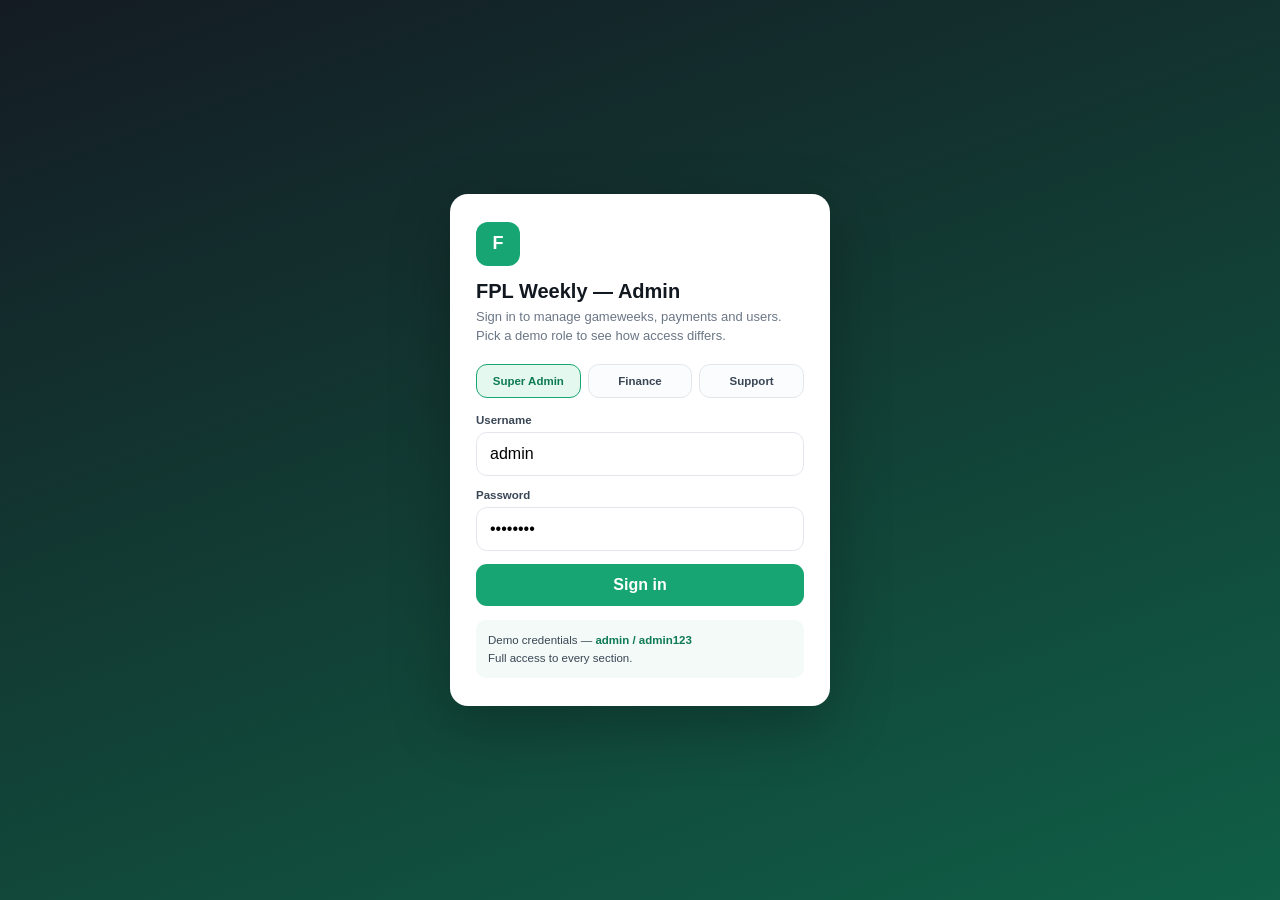
==== commit 53971f31: "fixed admin page" ====
--- a/admin-ui/index.html
+++ b/admin-ui/index.html
@@ -3,684 +3,775 @@
 <head>
 <meta charset="utf-8">
 <meta name="viewport" content="width=device-width,initial-scale=1">
-<title>FPL Weekly — Admin</title>
+<title>FPL Weekly — Admin Dashboard</title>
 <style>
 :root{
-  --bg:#f2f7f2;--card:#fff;--text:#1b2e1f;--muted:#5f6f63;
-  --green:#17a673;--green2:#0e7a54;--green-light:#e2f0e9;
-  --line:#d8e4dc;--red:#c0473f;--amber:#b8860b;--shadow:0 6px 22px rgba(23,50,30,.07);
+  --ink:#12181f;--ink2:#3a4655;--muted:#6b7686;--line:#e3e7ec;
+  --bg:#f4f6f8;--card:#fff;--accent:#17a673;--accent2:#0e7a54;
+  --sidebar:#141b23;--sidebar-hover:#1e2833;--sidebar-line:#242e3a;
+  --amber:#9b6500;--amber-bg:#fff4dc;--red:#b23b3b;--red-bg:#fdeceb;
+  --green-bg:#e5f8ef;--shadow:0 6px 20px rgba(18,24,31,.06);
 }
 *{box-sizing:border-box}
-body{margin:0;background:var(--bg);color:var(--text);
-  font-family:-apple-system,BlinkMacSystemFont,"Segoe UI",Roboto,Arial,sans-serif;
-  -webkit-font-smoothing:antialiased}
-button,input,select,textarea{font:inherit}
+body{margin:0;background:var(--bg);color:var(--ink);font-family:-apple-system,BlinkMacSystemFont,"Segoe UI",Roboto,Arial,sans-serif;-webkit-font-smoothing:antialiased}
+button,input,select{font:inherit}
 
 /* ---------- LOGIN ---------- */
-.login-wrap{
-  min-height:100vh;display:grid;place-items:center;padding:24px;
-  background:linear-gradient(135deg,#0e7a54,#17a673);
-}
-.login{
-  width:100%;max-width:420px;background:#fff;border-radius:18px;
-  padding:34px 30px;box-shadow:0 24px 60px rgba(0,0,0,.25);
-}
-.login-logo{
-  width:54px;height:54px;border-radius:14px;background:var(--green);
-  color:#fff;display:grid;place-items:center;font-weight:900;font-size:22px;
-  margin-bottom:18px;
-}
-.login h1{font-size:20px;margin:0 0 6px}
-.login p{font-size:12.5px;color:var(--muted);margin:0 0 22px;line-height:1.5}
-.login label{font-size:11px;font-weight:800;display:block;margin-bottom:6px;color:var(--text)}
-.login .input-wrap{position:relative;margin-bottom:14px}
-.login .input-wrap input{
-  width:100%;border:1px solid var(--line);border-radius:11px;padding:13px 42px 13px 13px;
-  outline:none;background:#f8faf9;
-}
-.login .input-wrap input:focus{border-color:var(--green);background:#fff}
-.login .input-wrap .toggle-pw{
-  position:absolute;right:10px;top:50%;transform:translateY(-50%);
-  border:0;background:none;color:var(--muted);cursor:pointer;font-size:14px;
-  padding:6px;line-height:1;
-}
-.login-btn{
-  width:100%;background:var(--green);color:#fff;border:0;border-radius:11px;
-  padding:13px;font-weight:800;cursor:pointer;font-size:14px;margin-top:6px;
-}
-.login-btn:active{transform:scale(.99)}
-.login-btn:disabled{opacity:.6;cursor:not-allowed}
-.login-error{
-  background:#fdeaea;color:#a53434;border-radius:10px;padding:10px 12px;
-  font-size:12px;margin-bottom:14px;display:none;
-}
-.login-error.show{display:block}
-.demo-creds{
-  background:var(--green-light);color:var(--green2);border-radius:10px;
-  padding:12px 14px;font-size:11.5px;margin-top:20px;line-height:1.7;
-}
-.demo-creds b{display:block;margin-bottom:6px;font-size:12px}
-.demo-creds code{
-  background:rgba(255,255,255,.7);padding:1px 6px;border-radius:4px;
-  font-family:ui-monospace,SFMono-Regular,Menlo,monospace;font-size:11px;
-}
-.login-foot{
-  text-align:center;font-size:11px;color:var(--muted);margin-top:18px;
-}
-.switch{position:relative;display:inline-block;width:44px;height:26px;flex:none}
-.switch input{opacity:0;width:0;height:0}
-.switch .slider{
-  position:absolute;inset:0;background:#d7ded9;border-radius:999px;
-  cursor:pointer;transition:background .15s;
-}
-.switch .slider::before{
-  content:"";position:absolute;width:20px;height:20px;left:3px;top:3px;
-  background:#fff;border-radius:50%;transition:transform .15s;
-  box-shadow:0 1px 3px rgba(0,0,0,.25);
-}
-.switch input:checked + .slider{background:var(--green)}
-.switch input:checked + .slider::before{transform:translateX(18px)}
-.switch input:disabled + .slider{opacity:.5;cursor:not-allowed}
-.setting-row{
-  display:flex;align-items:center;justify-content:space-between;gap:16px;
-  padding:16px 0;border-bottom:1px solid var(--border,#e6ede8);
-}
-.setting-row:last-child{border-bottom:0}
-.setting-row .setting-label b{display:block;font-size:14px}
-.setting-row .setting-label span{font-size:12px;color:var(--muted)}
-
-/* ---------- LAYOUT ---------- */
-.layout{display:grid;grid-template-columns:236px 1fr;min-height:100vh}
-aside{
-  background:#0e1f18;color:#cfe0d5;padding:18px 14px;
-  position:sticky;top:0;height:100vh;overflow-y:auto;
-}
-.aside-brand{display:flex;align-items:center;gap:10px;padding:0 6px 18px;border-bottom:1px solid #1c3327}
-.aside-logo{
-  width:36px;height:36px;border-radius:10px;background:var(--green);
-  color:#fff;display:grid;place-items:center;font-weight:900;
-}
-.aside-brand h1{font-size:14px;color:#fff;margin:0}
-.aside-brand small{display:block;font-size:10.5px;color:#7b9889;margin-top:2px}
-.aside-user{
-  padding:14px 8px;border-bottom:1px solid #1c3327;margin-bottom:10px;
-}
-.aside-user b{display:block;font-size:13px;color:#fff}
-.aside-user span{font-size:11px;color:#8aa396}
-.aside-user .role{
-  display:inline-block;margin-top:6px;background:#1a3429;color:#7de0b8;
-  border-radius:6px;padding:2px 8px;font-size:10px;font-weight:800;text-transform:uppercase;
-}
-aside nav a{
-  display:flex;align-items:center;gap:10px;color:#b9cec1;text-decoration:none;
-  padding:10px 12px;border-radius:9px;font-size:13px;font-weight:600;
-  margin-bottom:2px;cursor:pointer;transition:background .12s;
-}
-aside nav a.active{background:#1a3429;color:#fff}
-aside nav a:hover{background:#16291f}
-aside nav a .ico{width:16px;text-align:center;font-size:14px}
-aside nav a .count{
-  margin-left:auto;background:#e0553f;color:#fff;font-size:10px;font-weight:800;
-  border-radius:99px;padding:1px 7px;min-width:18px;text-align:center;
-}
-aside nav a .count.hidden{display:none}
-.aside-foot{
-  padding:14px 8px 0;border-top:1px solid #1c3327;margin-top:14px;
-  font-size:10.5px;color:#5a7264;
-}
-.aside-logout{
-  margin-top:10px;width:100%;background:#1a3429;color:#b9cec1;border:0;
-  border-radius:8px;padding:9px;font-size:11.5px;font-weight:700;cursor:pointer;
-}
-.aside-logout:hover{background:#22412f;color:#fff}
-
-main{padding:26px 32px 60px;max-width:1300px;width:100%}
-.page-head{display:flex;align-items:flex-start;justify-content:space-between;margin-bottom:22px;gap:16px;flex-wrap:wrap}
-.page-head h2{font-size:22px;margin:0 0 4px}
-.page-head p{font-size:13px;color:var(--muted);margin:0;max-width:640px}
-
-/* ---------- SEARCH BAR ---------- */
-.search-bar{
-  background:#fff;border:1px solid var(--line);border-radius:14px;
-  padding:14px 18px;margin-bottom:14px;box-shadow:var(--shadow);
-}
-.search-input-wrap{position:relative;flex:1;min-width:220px}
-.search-input-wrap .search-icon{
-  position:absolute;left:12px;top:50%;transform:translateY(-50%);
-  color:var(--muted);font-size:13px;pointer-events:none;
-}
-.search-input{
-  width:100%;border:1px solid var(--line);border-radius:10px;
-  padding:10px 12px 10px 34px;outline:none;background:#f8faf9;font-size:12.5px;
-}
-.search-input:focus{border-color:var(--green);background:#fff}
-.search-row{display:flex;gap:10px;align-items:center;flex-wrap:wrap}
-
-/* ---------- CARDS ---------- */
-.cards{display:grid;grid-template-columns:repeat(4,1fr);gap:12px;margin-bottom:22px}
-.cards.two{grid-template-columns:repeat(2,1fr)}
-.card{background:#fff;border:1px solid var(--line);border-radius:14px;padding:16px;box-shadow:var(--shadow)}
-.card .k{font-size:11px;color:var(--muted);text-transform:uppercase;letter-spacing:.5px;font-weight:800}
-.card .v{font-size:26px;font-weight:800;margin-top:6px;line-height:1.1}
-.card .d{font-size:11px;color:var(--muted);margin-top:6px}
-.card.accent{background:linear-gradient(135deg,var(--green),var(--green2));color:#fff;border:0}
-.card.accent .k{color:rgba(255,255,255,.8)}
-.card.accent .d{color:rgba(255,255,255,.8)}
-
-/* ---------- PANELS ---------- */
-.panel{background:#fff;border:1px solid var(--line);border-radius:14px;overflow:hidden;margin-bottom:20px;box-shadow:var(--shadow)}
-.panel-head{
-  display:flex;align-items:center;justify-content:space-between;
-  padding:14px 18px;border-bottom:1px solid var(--line);gap:12px;flex-wrap:wrap;
-}
+#loginScreen{min-height:100vh;display:flex;align-items:center;justify-content:center;padding:20px;background:linear-gradient(160deg,#141b23,#0e7a54 140%)}
+.login-card{width:min(380px,100%);background:#fff;border-radius:18px;padding:28px 26px;box-shadow:0 20px 60px rgba(0,0,0,.25)}
+.login-logo{width:44px;height:44px;border-radius:12px;background:var(--accent);color:#fff;display:grid;place-items:center;font-weight:900;font-size:18px;margin-bottom:14px}
+.login-card h1{font-size:20px;margin:0 0 4px}
+.login-card p{font-size:13px;color:var(--muted);margin:0 0 18px;line-height:1.5}
+.role-picker{display:grid;grid-template-columns:repeat(3,1fr);gap:7px;margin-bottom:16px}
+.role-btn{border:1.5px solid var(--line);background:#fbfcfd;border-radius:11px;padding:10px 6px;font-size:11.5px;font-weight:700;color:var(--ink2);cursor:pointer;text-align:center}
+.role-btn.active{border-color:var(--accent);background:var(--green-bg);color:var(--accent2)}
+.field{margin-bottom:13px}
+.label{font-size:11.5px;font-weight:700;color:var(--ink2);display:block;margin-bottom:6px}
+.input{width:100%;border:1px solid var(--line);border-radius:11px;padding:12px 13px;outline:none;background:#fff}
+.input:focus{border-color:var(--accent)}
+.btn{border:0;border-radius:11px;padding:12px 15px;font-weight:700;cursor:pointer;width:100%}
+.btn.primary{background:var(--accent);color:#fff}
+.btn.primary:active{transform:scale(.99)}
+.demo-hint{background:#f4faf7;border-radius:10px;padding:11px 12px;font-size:11.5px;color:var(--ink2);margin-top:14px;line-height:1.6}
+.demo-hint b{color:var(--accent2)}
+.login-err{color:var(--red);font-size:12px;margin:-4px 0 12px;display:none}
+
+/* ---------- SHELL ---------- */
+#appShell{display:none;min-height:100vh}
+.shell{display:grid;grid-template-columns:230px 1fr;min-height:100vh}
+.sidebar{background:var(--sidebar);color:#cdd6df;padding:18px 12px;display:flex;flex-direction:column}
+.sb-brand{display:flex;align-items:center;gap:10px;padding:6px 8px 20px}
+.sb-logo{width:34px;height:34px;border-radius:10px;background:var(--accent);color:#fff;display:grid;place-items:center;font-weight:900;font-size:14px}
+.sb-brand b{color:#fff;font-size:14px;display:block}
+.sb-brand small{color:#8a96a5;font-size:10.5px}
+.sb-nav{display:flex;flex-direction:column;gap:2px;flex:1}
+.sb-nav button{display:flex;align-items:center;gap:10px;text-align:left;border:0;background:none;color:#a9b4c1;padding:10px 10px;border-radius:9px;font-size:13px;font-weight:600;cursor:pointer}
+.sb-nav button:hover{background:var(--sidebar-hover);color:#fff}
+.sb-nav button.active{background:var(--accent);color:#fff}
+.sb-nav span{width:18px;text-align:center;font-size:14px}
+.sb-foot{border-top:1px solid var(--sidebar-line);padding-top:12px;margin-top:8px}
+.sb-user{display:flex;align-items:center;gap:9px;padding:6px 8px}
+.sb-avatar{width:32px;height:32px;border-radius:9px;background:#2a3542;color:#fff;display:grid;place-items:center;font-weight:800;font-size:12px}
+.sb-user b{color:#fff;font-size:12.5px;display:block}
+.sb-user span{color:#8a96a5;font-size:10.5px;text-transform:capitalize}
+.sb-logout{width:100%;margin-top:8px;background:none;border:1px solid var(--sidebar-line);color:#cdd6df;border-radius:9px;padding:8px;font-size:12px;font-weight:700;cursor:pointer}
+
+.content{padding:26px 32px;max-width:1180px}
+.view{display:none}
+.view.active{display:block}
+.view-head{display:flex;justify-content:space-between;align-items:flex-start;margin-bottom:20px;gap:16px;flex-wrap:wrap}
+.view-head h1{font-size:21px;margin:0 0 4px}
+.view-head p{font-size:13px;color:var(--muted);margin:0}
+
+.stat-grid{display:grid;grid-template-columns:repeat(auto-fit,minmax(150px,1fr));gap:12px;margin-bottom:22px}
+.stat-card{background:var(--card);border:1px solid var(--line);border-radius:14px;padding:15px;box-shadow:var(--shadow)}
+.stat-card span{font-size:11px;color:var(--muted);display:block;margin-bottom:6px}
+.stat-card b{font-size:21px}
+
+.panel{background:var(--card);border:1px solid var(--line);border-radius:14px;box-shadow:var(--shadow);margin-bottom:18px;overflow:hidden}
+.panel-head{padding:15px 18px;border-bottom:1px solid var(--line);display:flex;justify-content:space-between;align-items:center}
 .panel-head h3{margin:0;font-size:14px}
-.panel-head .sub{font-size:11.5px;color:var(--muted);margin-top:2px}
-.panel-body{padding:0}
-
-/* ---------- TABLE ---------- */
-table{width:100%;border-collapse:collapse;font-size:12.5px}
-th,td{text-align:left;padding:12px 18px;border-bottom:1px solid var(--line);vertical-align:middle}
-th{font-size:10.5px;color:var(--muted);text-transform:uppercase;letter-spacing:.5px;font-weight:800;background:#fafcfb}
+.panel-head span{font-size:11.5px;color:var(--muted)}
+
+table{width:100%;border-collapse:collapse}
+th{text-align:left;font-size:10.5px;text-transform:uppercase;letter-spacing:.3px;color:var(--muted);padding:10px 18px;border-bottom:1px solid var(--line)}
+td{padding:12px 18px;border-bottom:1px solid var(--line);font-size:13px;vertical-align:middle}
 tr:last-child td{border-bottom:0}
-tr:hover td{background:#fafcfb}
 td b{font-weight:700}
-td .sub{display:block;font-size:11px;color:var(--muted);margin-top:2px}
-code{font-family:ui-monospace,SFMono-Regular,Menlo,monospace;font-size:11.5px;background:#eef3ef;padding:2px 6px;border-radius:5px}
-
-/* ---------- BADGES ---------- */
-.badge{display:inline-block;padding:3px 9px;border-radius:6px;font-size:10px;font-weight:800;text-transform:uppercase;letter-spacing:.3px}
-.b-pending{background:#fff4dc;color:#9b6500}
-.b-success,.b-live,.b-open-gw{background:#e5f8ef;color:#0e7a54}
-.b-failed,.b-open{background:#fdeaea;color:#a53434}
-.b-refunded,.b-reviewing{background:#e9eef7;color:#3c65a7}
-.b-final{background:#e6f2e9;color:#1f6d4b}
-.b-locked,.b-progress{background:#efe8fb;color:#5b3ca0}
-.b-telebirr{background:#f3ecfc;color:#5a2d82}
-.b-cbe{background:#fbeaea;color:#8b2e2e}
-.b-internal{background:#eef3ef;color:var(--green2)}
-.b-dismissed{background:#eef3ef;color:var(--muted)}
-.b-confirmed{background:#fdeaea;color:#a53434}
-
-/* ---------- BUTTONS ---------- */
-.btn{
-  border:0;border-radius:9px;padding:7px 13px;font-weight:700;font-size:11.5px;
-  cursor:pointer;transition:transform .1s;
-}
-.btn:active{transform:scale(.97)}
-.btn + .btn{margin-left:6px}
-.btn-approve{background:var(--green);color:#fff}
-.btn-reject{background:#fbeaea;color:var(--red)}
-.btn-ghost{background:#eef3ef;color:var(--text)}
-.btn-primary{background:var(--green);color:#fff}
-.btn-sm{padding:5px 10px;font-size:11px}
-
-/* ---------- EMPTY / TOAST ---------- */
-.empty{padding:34px 24px;text-align:center;color:var(--muted);font-size:13px}
-.empty .big{font-size:28px;margin-bottom:6px;opacity:.5}
-.toast{
-  position:fixed;bottom:24px;left:50%;transform:translate(-50%,15px);
-  background:#17212b;color:#fff;padding:11px 18px;border-radius:11px;
-  font-size:12.5px;opacity:0;transition:.2s;z-index:99;max-width:80%;
-}
+.cell-muted{color:var(--muted);font-size:11.5px}
+
+.badge{display:inline-flex;border-radius:7px;padding:4px 9px;font-size:10.5px;font-weight:800;text-transform:uppercase;letter-spacing:.2px}
+.b-pending{background:var(--amber-bg);color:var(--amber)}
+.b-success,.b-paid,.b-open-reg,.b-active{background:var(--green-bg);color:var(--accent2)}
+.b-failed,.b-banned{background:var(--red-bg);color:var(--red)}
+.b-locked,.b-archived{background:#eef0f3;color:var(--ink2)}
+.b-reviewing{background:#fff4dc;color:var(--amber)}
+.b-confirmed{background:var(--red-bg);color:var(--red)}
+.b-dismissed{background:#eef0f3;color:var(--ink2)}
+
+.mini-btn{border:0;border-radius:8px;padding:7px 11px;font-size:11.5px;font-weight:700;cursor:pointer;margin-right:6px}
+.mini-btn.ok{background:var(--green-bg);color:var(--accent2)}
+.mini-btn.no{background:var(--red-bg);color:var(--red)}
+.mini-btn.neutral{background:#eef0f3;color:var(--ink2)}
+.mini-btn:disabled{opacity:.4;cursor:not-allowed}
+
+.form-grid{display:grid;grid-template-columns:1fr 1fr;gap:14px;padding:18px}
+.form-grid .full{grid-column:1/-1}
+.readonly-hint{font-size:11px;color:var(--muted);margin-top:16px;padding:0 18px 18px}
+
+.empty{padding:26px 18px;text-align:center;color:var(--muted);font-size:12.5px}
+
+.toast{position:fixed;z-index:80;left:50%;bottom:26px;transform:translate(-50%,15px);background:#141b23;color:#fff;border-radius:11px;padding:11px 16px;font-size:12.5px;opacity:0;transition:.2s;max-width:90%;text-align:center}
 .toast.show{opacity:1;transform:translate(-50%,0)}
 
-/* ---------- MODAL ---------- */
-.modal{position:fixed;inset:0;background:rgba(0,0,0,.43);display:none;align-items:center;justify-content:center;z-index:50;padding:20px}
-.modal.show{display:flex}
-.modal-card{background:#fff;border-radius:16px;padding:24px;width:100%;max-width:460px;max-height:88vh;overflow:auto}
-.modal-card h3{margin:0 0 6px;font-size:16px}
-.modal-card p{font-size:12.5px;color:var(--muted);margin:0 0 16px;line-height:1.5}
-.modal-card label{font-size:11px;font-weight:800;display:block;margin-bottom:6px}
-.modal-card input,.modal-card select{
-  width:100%;border:1px solid var(--line);border-radius:10px;padding:11px;
-  outline:none;background:#f8faf9;margin-bottom:12px;
-}
-.modal-card input:focus,.modal-card select:focus{border-color:var(--green);background:#fff}
-.modal-actions{display:flex;gap:8px;margin-top:16px}
-.modal-actions .btn{flex:1;padding:11px}
-
-/* ---------- RESPONSIVE ---------- */
-@media (max-width:900px){
-  .layout{grid-template-columns:1fr}
-  aside{position:relative;height:auto;width:100%}
-  aside nav{display:flex;overflow-x:auto;gap:4px}
-  aside nav a{white-space:nowrap}
-  .cards{grid-template-columns:repeat(2,1fr)}
-  main{padding:18px}
+@media (max-width:820px){
+  .shell{grid-template-columns:1fr}
+  .sidebar{position:sticky;top:0;z-index:20;flex-direction:row;align-items:center;padding:10px 14px;overflow-x:auto}
+  .sb-brand{padding:0 12px 0 0}
+  .sb-nav{flex-direction:row}
+  .sb-nav button span{margin:0}
+  .sb-foot{display:none}
+  .content{padding:18px}
+  .form-grid{grid-template-columns:1fr}
 }
 </style>
 </head>
 <body>
 
-<!-- ============================================================
-     LOGIN VIEW
-     ============================================================ -->
-<div id="loginView" class="login-wrap">
-  <form class="login" onsubmit="event.preventDefault(); doLogin();">
+<!-- ============================================================ -->
+<!-- DEMO LOGIN -->
+<!-- ============================================================ -->
+<div id="loginScreen">
+  <div class="login-card">
     <div class="login-logo">F</div>
-    <h1>FPL Weekly Admin</h1>
-    <p>Sign in with your admin account.</p>
-    <div class="login-error" id="loginError"></div>
-    <label>Email / phone</label>
-    <div class="input-wrap"><input id="loginEmail" type="text" autocomplete="username" value="admin@example.com"></div>
-    <label>Password</label>
-    <div class="input-wrap">
-      <input id="loginPassword" type="password" autocomplete="current-password">
-      <button type="button" class="toggle-pw" onclick="togglePw()">👁</button>
+    <h1>FPL Weekly — Admin</h1>
+    <p>Sign in to manage gameweeks, payments and users. Pick a demo role to see how access differs.</p>
+
+    <div class="role-picker" id="rolePicker">
+      <button class="role-btn active" data-role="super_admin" onclick="pickRole('super_admin')">Super Admin</button>
+      <button class="role-btn" data-role="finance" onclick="pickRole('finance')">Finance</button>
+      <button class="role-btn" data-role="support" onclick="pickRole('support')">Support</button>
     </div>
-    <button class="login-btn" id="loginBtn" type="submit">Sign in</button>
-    <p class="login-foot">FPL Weekly · admin panel</p>
-  </form>
+
+    <div class="field">
+      <label class="label">Username</label>
+      <input id="loginUser" class="input" value="admin">
+    </div>
+    <div class="field">
+      <label class="label">Password</label>
+      <input id="loginPass" class="input" type="password" value="admin123">
+    </div>
+    <div class="login-err" id="loginErr">Incorrect username or password for this role.</div>
+    <button class="btn primary" onclick="attemptLogin()">Sign in</button>
+
+    <div class="demo-hint" id="demoHint">
+      Demo credentials — <b>admin / admin123</b><br>Full access to every section.
+    </div>
+  </div>
 </div>
 
-<!-- ============================================================
-     APP VIEW
-     ============================================================ -->
-<div id="appView" class="layout" style="display:none">
-  <aside>
-    <div class="aside-brand">
-      <div class="aside-logo">F</div>
-      <div><h1>FPL Weekly</h1><small>Admin dashboard</small></div>
+<!-- ============================================================ -->
+<!-- APP SHELL -->
+<!-- ============================================================ -->
+<div id="appShell">
+<div class="shell">
+  <div class="sidebar">
+    <div class="sb-brand">
+      <div class="sb-logo">F</div>
+      <div><b>FPL Weekly</b><small>Admin dashboard</small></div>
     </div>
-    <div class="aside-user">
-      <b id="asideUserName">—</b>
-      <span id="asideUserEmail">—</span>
-      <span class="role" id="asideUserRole">—</span>
+    <div class="sb-nav" id="sbNav"></div>
+    <div class="sb-foot">
+      <div class="sb-user">
+        <div class="sb-avatar" id="sbAvatar">A</div>
+        <div><b id="sbName">Admin</b><span id="sbRole">super admin</span></div>
+      </div>
+      <button class="sb-logout" onclick="logout()">Log out</button>
     </div>
-    <nav id="mainNav">
-      <a data-view="overview" class="active"><span class="ico">◈</span> Overview</a>
-      <a data-view="deposits" data-roles="finance_admin,super_admin"><span class="ico">⬇</span> Deposits <span class="count hidden" id="cntDeposits">0</span></a>
-      <a data-view="withdrawals" data-roles="finance_admin,super_admin"><span class="ico">⬆</span> Withdrawals <span class="count hidden" id="cntWithdrawals">0</span></a>
-      <a data-view="gameweeks"><span class="ico">▣</span> Gameweeks</a>
-      <a data-view="users"><span class="ico">●</span> Users</a>
-      <a data-view="fraud"><span class="ico">⚑</span> Fraud <span class="count hidden" id="cntFraud">0</span></a>
-      <a data-view="audit"><span class="ico">✎</span> Audit log</a>
-      <a data-view="settings" data-roles="super_admin"><span class="ico">⚙</span> Settings</a>
-    </nav>
-    <div class="aside-foot">
-      <div>Full record editing (roles, raw tables) is still in the <a href="/admin" style="color:#7de0b8">sqladmin panel</a>.</div>
-      <button class="aside-logout" onclick="doLogout()">Log out</button>
-    </div>
-  </aside>
-
-  <main id="mainContent">
-    <!-- views are rendered here by JS -->
-  </main>
+  </div>
+
+  <div class="content">
+
+    <!-- OVERVIEW -->
+    <section id="view-overview" class="view active">
+      <div class="view-head">
+        <div><h1>Overview</h1><p>Gameweek 6 · live snapshot</p></div>
+      </div>
+      <div class="stat-grid">
+        <div class="stat-card"><span>Participants</span><b id="ovParticipants">424</b></div>
+        <div class="stat-card"><span>Paid entries</span><b id="ovPaid">419</b></div>
+        <div class="stat-card"><span>Pending payments</span><b id="ovPendingPay">5</b></div>
+        <div class="stat-card"><span>Prize pool</span><b id="ovPool">84,800 ETB</b></div>
+        <div class="stat-card"><span>Platform revenue</span><b id="ovPlatform">8,400 ETB</b></div>
+        <div class="stat-card"><span>Pending withdrawals</span><b id="ovPendingWd">2</b></div>
+        <div class="stat-card"><span>Open fraud alerts</span><b id="ovFraud">2</b></div>
+      </div>
+      <div class="panel">
+        <div class="panel-head"><h3>Recent audit activity</h3><span>Most recent first</span></div>
+        <div id="ovAuditPreview"></div>
+      </div>
+    </section>
+
+    <!-- USERS -->
+    <section id="view-users" class="view">
+      <div class="view-head"><div><h1>Users</h1><p>Telegram identity is captured automatically — FPL registration happens once.</p></div></div>
+      <div class="panel">
+        <table>
+          <thead><tr><th>User</th><th>FPL team</th><th>Manager ID</th><th>Wallet</th><th>Entries</th><th>Status</th><th></th></tr></thead>
+          <tbody id="usersTbody"></tbody>
+        </table>
+      </div>
+    </section>
+
+    <!-- GAMEWEEKS -->
+    <section id="view-gameweeks" class="view">
+      <div class="view-head"><div><h1>Gameweeks</h1><p>Entry fee, deadline and lifecycle status per gameweek.</p></div></div>
+      <div class="panel">
+        <table>
+          <thead><tr><th>Gameweek</th><th>Entry fee</th><th>Participants</th><th>Prize pool</th><th>Deadline</th><th>Status</th><th></th></tr></thead>
+          <tbody id="gwTbody"></tbody>
+        </table>
+      </div>
+    </section>
+
+    <!-- TRANSACTIONS / DEPOSITS -->
+    <section id="view-payments" class="view">
+      <div class="view-head"><div><h1>Payments</h1><p>Verify Telebirr / CBE deposits against the provider statement before crediting a wallet.</p></div></div>
+      <div class="panel">
+        <div class="panel-head"><h3>Pending deposits</h3><span id="pendingDepositCount">0 waiting</span></div>
+        <table>
+          <thead><tr><th>Transaction</th><th>User</th><th>Method</th><th>Reference code</th><th>Amount</th><th></th></tr></thead>
+          <tbody id="depositsTbody"></tbody>
+        </table>
+      </div>
+      <div class="panel">
+        <div class="panel-head"><h3>All transactions</h3><span>Full ledger</span></div>
+        <table>
+          <thead><tr><th>Transaction</th><th>User</th><th>Type</th><th>Amount</th><th>Status</th></tr></thead>
+          <tbody id="allTxTbody"></tbody>
+        </table>
+      </div>
+    </section>
+
+    <!-- WITHDRAWALS -->
+    <section id="view-withdrawals" class="view">
+      <div class="view-head"><div><h1>Withdrawals</h1><p>Approve or reject payouts to a user's registered payment account.</p></div></div>
+      <div class="panel">
+        <table>
+          <thead><tr><th>Request</th><th>User</th><th>Destination</th><th>Amount</th><th>Status</th><th></th></tr></thead>
+          <tbody id="wdTbody"></tbody>
+        </table>
+      </div>
+    </section>
+
+    <!-- PRIZES -->
+    <section id="view-prizes" class="view">
+      <div class="view-head"><div><h1>Prizes &amp; payouts</h1><p>Gameweek 5 — final results, rounded down to the nearest 100 ETB.</p></div></div>
+      <div class="panel">
+        <table>
+          <thead><tr><th>Position</th><th>Winner</th><th>Amount</th><th>Status</th><th></th></tr></thead>
+          <tbody id="prizesTbody"></tbody>
+        </table>
+      </div>
+    </section>
+
+    <!-- LEADERBOARD -->
+    <section id="view-leaderboard" class="view">
+      <div class="view-head"><div><h1>Leaderboard</h1><p>Gameweek 6 · live points, read-only.</p></div></div>
+      <div class="panel">
+        <table>
+          <thead><tr><th>#</th><th>Team</th><th>Manager</th><th>Points</th></tr></thead>
+          <tbody id="lbTbody"></tbody>
+        </table>
+      </div>
+    </section>
+
+    <!-- FRAUD -->
+    <section id="view-fraud" class="view">
+      <div class="view-head"><div><h1>Fraud alerts</h1><p>Review flags before a withdrawal or account is affected.</p></div></div>
+      <div class="panel">
+        <table>
+          <thead><tr><th>Type</th><th>User</th><th>Details</th><th>Status</th><th></th></tr></thead>
+          <tbody id="fraudTbody"></tbody>
+        </table>
+      </div>
+    </section>
+
+    <!-- NOTIFICATIONS -->
+    <section id="view-notifications" class="view">
+      <div class="view-head"><div><h1>Notifications</h1><p>Broadcast a message through the Telegram bot to all registered users.</p></div></div>
+      <div class="panel">
+        <div class="form-grid">
+          <div class="full">
+            <label class="label">Message type</label>
+            <select id="notifType" class="input">
+              <option value="registration">Registration</option>
+              <option value="payment">Payment</option>
+              <option value="competition">Competition</option>
+              <option value="result">Result</option>
+              <option value="winner">Winner announcement</option>
+              <option value="system">System</option>
+            </select>
+          </div>
+          <div class="full">
+            <label class="label">Message</label>
+            <input id="notifBody" class="input" placeholder="e.g. GW7 registration is now open. Entry: 200 ETB.">
+          </div>
+        </div>
+        <div class="readonly-hint" style="padding-top:0">
+          <button class="mini-btn ok" style="padding:9px 14px" onclick="sendBroadcast()">Send broadcast</button>
+        </div>
+      </div>
+      <div class="panel">
+        <div class="panel-head"><h3>Sent notifications</h3><span>Most recent first</span></div>
+        <div id="notifList"></div>
+      </div>
+    </section>
+
+    <!-- AUDIT LOG -->
+    <section id="view-audit" class="view">
+      <div class="view-head"><div><h1>Audit log</h1><p>Every admin action is recorded automatically — nothing here is editable.</p></div></div>
+      <div class="panel">
+        <table>
+          <thead><tr><th>Action</th><th>Admin</th><th>Target</th><th>Time</th></tr></thead>
+          <tbody id="auditTbody"></tbody>
+        </table>
+      </div>
+    </section>
+
+    <!-- SETTINGS -->
+    <section id="view-settings" class="view">
+      <div class="view-head"><div><h1>System settings</h1><p>Changes apply to future gameweeks — nothing already locked is affected.</p></div></div>
+      <div class="panel">
+        <div class="form-grid">
+          <div>
+            <label class="label">Default entry fee (ETB)</label>
+            <input id="setEntryFee" class="input" value="200" inputmode="numeric">
+          </div>
+          <div>
+            <label class="label">Prize rounding unit (ETB)</label>
+            <input id="setRounding" class="input" value="100" inputmode="numeric">
+          </div>
+          <div>
+            <label class="label">1st place %</label>
+            <input id="setFirst" class="input" value="40" inputmode="numeric">
+          </div>
+          <div>
+            <label class="label">2nd place %</label>
+            <input id="setSecond" class="input" value="30" inputmode="numeric">
+          </div>
+          <div>
+            <label class="label">3rd place %</label>
+            <input id="setThird" class="input" value="20" inputmode="numeric">
+          </div>
+          <div>
+            <label class="label">Platform %</label>
+            <input id="setPlatform" class="input" value="10" inputmode="numeric">
+          </div>
+        </div>
+        <div class="err-msg" id="settingsErr" style="display:none;color:var(--red);font-size:12px;padding:0 18px">Percentages must add up to 100.</div>
+        <div class="readonly-hint" style="padding-top:0">
+          <button class="mini-btn ok" style="padding:9px 14px" onclick="saveSettings()">Save settings</button>
+        </div>
+      </div>
+    </section>
+
+  </div>
 </div>
-
-<div id="modal" class="modal">
-  <div class="modal-card" id="modalCard"></div>
 </div>
+
 <div id="toast" class="toast"></div>
 
 <script>
 // ============================================================
-// AUTH
-// ============================================================
-const API_BASE = "";
-let authToken = sessionStorage.getItem("admin_token") || null;
-let authRole = sessionStorage.getItem("admin_role") || null;
-let authEmail = sessionStorage.getItem("admin_email") || null;
-
-async function api(path, options = {}) {
-  const headers = { "Content-Type": "application/json", ...(options.headers || {}) };
-  if (authToken) headers.Authorization = `Bearer ${authToken}`;
-  const resp = await fetch(`${API_BASE}${path}`, { ...options, headers });
-  if (resp.status === 401) { doLogout(); throw new Error("Session expired — please sign in again."); }
-  if (!resp.ok) {
-    const body = await resp.json().catch(() => ({}));
-    throw new Error(body.detail || `Request failed (${resp.status})`);
+// DEMO AUTH
+// ============================================================
+const demoAccounts = {
+  super_admin: { username: 'admin',   password: 'admin123',   name: 'Admin User',   hint: 'admin / admin123 — full access to every section.' },
+  finance:     { username: 'finance', password: 'finance123', name: 'Finance Team', hint: 'finance / finance123 — payments, withdrawals, prizes, settings.' },
+  support:     { username: 'support', password: 'support123', name: 'Support Team', hint: 'support / support123 — users and notifications, everything else read-only.' }
+};
+
+// Which nav sections each role can see
+const navByRole = {
+  super_admin: ['overview','users','gameweeks','payments','withdrawals','prizes','leaderboard','fraud','notifications','audit','settings'],
+  finance:     ['overview','payments','withdrawals','prizes','leaderboard','settings','audit'],
+  support:     ['overview','users','leaderboard','notifications']
+};
+
+const navItems = [
+  { id: 'overview',     label: 'Overview',      icon: '◆' },
+  { id: 'users',        label: 'Users',         icon: '☺' },
+  { id: 'gameweeks',    label: 'Gameweeks',     icon: '▣' },
+  { id: 'payments',     label: 'Payments',      icon: '◈' },
+  { id: 'withdrawals',  label: 'Withdrawals',   icon: '↥' },
+  { id: 'prizes',       label: 'Prizes',        icon: '🏆' },
+  { id: 'leaderboard',  label: 'Leaderboard',   icon: '☷' },
+  { id: 'fraud',        label: 'Fraud alerts',  icon: '⚠' },
+  { id: 'notifications',label: 'Notifications', icon: '🔔' },
+  { id: 'audit',        label: 'Audit log',     icon: '≡' },
+  { id: 'settings',     label: 'Settings',      icon: '⚙' }
+];
+
+let currentRole = 'super_admin';
+let currentAdmin = null;
+
+function pickRole(role) {
+  currentRole = role;
+  document.querySelectorAll('.role-btn').forEach(b => b.classList.toggle('active', b.dataset.role === role));
+  const acc = demoAccounts[role];
+  document.getElementById('loginUser').value = acc.username;
+  document.getElementById('loginPass').value = acc.password;
+  document.getElementById('demoHint').innerHTML = 'Demo credentials — <b>' + acc.username + ' / ' + acc.password + '</b><br>' + acc.hint.split('—')[1].trim();
+  document.getElementById('loginErr').style.display = 'none';
+}
+
+function attemptLogin() {
+  const acc = demoAccounts[currentRole];
+  const u = document.getElementById('loginUser').value.trim();
+  const p = document.getElementById('loginPass').value.trim();
+  const err = document.getElementById('loginErr');
+  if (u !== acc.username || p !== acc.password) {
+    err.style.display = 'block';
+    return;
   }
-  return resp.status === 204 ? null : resp.json();
-}
-
-function togglePw() {
-  const el = document.getElementById("loginPassword");
-  el.type = el.type === "password" ? "text" : "password";
-}
-
-async function doLogin() {
-  const email = document.getElementById("loginEmail").value.trim();
-  const password = document.getElementById("loginPassword").value;
-  const btn = document.getElementById("loginBtn");
-  const err = document.getElementById("loginError");
-  err.classList.remove("show");
-  btn.disabled = true; btn.textContent = "Signing in…";
-  try {
-    const form = new URLSearchParams();
-    form.set("username", email);
-    form.set("password", password);
-    const resp = await fetch("/auth/login", { method: "POST", body: form });
-    if (!resp.ok) throw new Error("Invalid credentials");
-    const data = await resp.json();
-    authToken = data.access_token;
-    const payload = JSON.parse(atob(authToken.split(".")[1]));
-    authRole = payload.role;
-    authEmail = email;
-    sessionStorage.setItem("admin_token", authToken);
-    sessionStorage.setItem("admin_role", authRole);
-    sessionStorage.setItem("admin_email", authEmail);
-    enterApp();
-  } catch (e) {
-    err.textContent = e.message || "Sign-in failed.";
-    err.classList.add("show");
-  } finally {
-    btn.disabled = false; btn.textContent = "Sign in";
+  err.style.display = 'none';
+  currentAdmin = { name: acc.name, role: currentRole };
+  document.getElementById('loginScreen').style.display = 'none';
+  document.getElementById('appShell').style.display = 'block';
+  buildNav();
+  document.getElementById('sbName').textContent = currentAdmin.name;
+  document.getElementById('sbRole').textContent = currentRole.replace('_', ' ');
+  document.getElementById('sbAvatar').textContent = currentAdmin.name.charAt(0);
+  renderAll();
+  showView('overview');
+}
+
+function logout() {
+  currentAdmin = null;
+  document.getElementById('appShell').style.display = 'none';
+  document.getElementById('loginScreen').style.display = 'flex';
+}
+
+function buildNav() {
+  const allowed = navByRole[currentRole];
+  const nav = document.getElementById('sbNav');
+  nav.innerHTML = navItems.filter(n => allowed.includes(n.id)).map(n =>
+    `<button data-view="${n.id}" onclick="showView('${n.id}')"><span>${n.icon}</span>${n.label}</button>`
+  ).join('');
+}
+
+function showView(id) {
+  document.querySelectorAll('.view').forEach(v => v.classList.toggle('active', v.id === 'view-' + id));
+  document.querySelectorAll('#sbNav button').forEach(b => b.classList.toggle('active', b.dataset.view === id));
+  scrollTo({ top: 0 });
+}
+
+// ============================================================
+// DEMO DATA
+// ============================================================
+let users = [
+  { name: 'Firaol Dugasaa', username: '@firaol',  managerId: '123456', team: 'Buna Bandits',  wallet: 1250, entries: 12, banned: false },
+  { name: 'Selam Getu',     username: '@selamg',  managerId: '204981', team: 'Addis Aces',    wallet: 640,  entries: 8,  banned: false },
+  { name: 'Abel Tesfaye',   username: '@abelt',   managerId: '551204', team: 'Jimma Falcons', wallet: 90,   entries: 15, banned: false },
+  { name: 'Marta Alemu',    username: '@martaa',  managerId: '390221', team: 'Blue Lions',    wallet: 2100, entries: 5,  banned: false },
+  { name: 'Yonas Bekele',   username: '@yonasb',  managerId: '118820', team: 'Oromia FC',     wallet: 0,    entries: 3,  banned: true  }
+];
+
+let gameweeks = [
+  { gw: 6, entryFee: 200, participants: 424, deadline: 'Sat 18:00', status: 'registration_open' },
+  { gw: 5, entryFee: 200, participants: 121, deadline: 'Closed',    status: 'archived' },
+  { gw: 4, entryFee: 200, participants: 74,  deadline: 'Closed',    status: 'archived' }
+];
+
+let transactions = [
+  { id: 'TX-10094', user: 'Firaol Dugasaa', type: 'deposit',    method: 'Telebirr', ref: 'DIJ3USEE6B', amount: 500,   status: 'pending' },
+  { id: 'TX-10093', user: 'Selam Getu',     type: 'deposit',    method: 'CBE',      ref: 'CBE882KXQ1', amount: 1000,  status: 'pending' },
+  { id: 'TX-10092', user: 'Abel Tesfaye',   type: 'deposit',    method: 'Telebirr', ref: 'TB771AZ90',  amount: 300,   status: 'pending' },
+  { id: 'TX-10091', user: 'Marta Alemu',    type: 'entry_fee',  method: null,       ref: null,         amount: -200,  status: 'success' },
+  { id: 'TX-10080', user: 'Firaol Dugasaa', type: 'prize_payout', method: null,     ref: null,         amount: 8000,  status: 'success' },
+  { id: 'TX-10071', user: 'Yonas Bekele',   type: 'withdrawal', method: null,       ref: null,         amount: -5000, status: 'failed' }
+];
+
+let withdrawals = [
+  { id: 'WD-2041', user: 'Abel Tesfaye', destination: 'Telebirr 0911223344', amount: 3000, status: 'pending' },
+  { id: 'WD-2040', user: 'Marta Alemu',  destination: 'CBE 1000998877',      amount: 1500, status: 'pending' }
+];
+
+let prizes = [
+  { position: 1, user: 'Manager C', amount: 9600, status: 'paid' },
+  { position: 2, user: 'Manager B', amount: 7200, status: 'pending' },
+  { position: 3, user: 'Manager A', amount: 4800, status: 'pending' }
+];
+
+let leaderboard = [
+  { team: 'Fira FC',      manager: 'Manager D', points: 94 },
+  { team: 'Arsenal X',    manager: 'Manager E', points: 91 },
+  { team: 'Oromia FC',    manager: 'Manager F', points: 89 },
+  { team: 'Buna Bandits', manager: 'Firaol Dugasaa', points: 71 }
+];
+
+let fraudAlerts = [
+  { type: 'duplicate_manager_id', user: 'Unknown', details: 'Manager ID 555555 linked to 2 Telegram accounts', status: 'open' },
+  { type: 'suspicious_withdrawal', user: 'Abel Tesfaye', details: '3 withdrawal requests within 1 hour', status: 'reviewing' }
+];
+
+let notificationsLog = [
+  { type: 'registration', body: 'GW6 registration is now open. Entry: 200 ETB. Join before the deadline.', time: 'Today · 09:00' },
+  { type: 'winner', body: 'Congratulations! You finished 1st in GW5. Prize: 8,000 ETB.', time: '3 days ago' }
+];
+
+let auditLog = [
+  { action: 'Finalized Gameweek 5', admin: 'Admin User', target: 'GW5', time: '3 days ago' },
+  { action: 'Approved withdrawal WD-2039', admin: 'Finance Team', target: 'Yonas Bekele', time: '4 days ago' }
+];
+
+function etb(n) { return Math.abs(n).toLocaleString('en-US') + ' ETB'; }
+function logAction(action, target) {
+  auditLog.unshift({ action, admin: currentAdmin.name, target, time: 'Just now' });
+  renderAudit();
+}
+function toast(msg) {
+  const t = document.getElementById('toast');
+  t.textContent = msg; t.classList.add('show');
+  setTimeout(() => t.classList.remove('show'), 2300);
+}
+
+// ============================================================
+// RENDER — OVERVIEW
+// ============================================================
+function renderOverview() {
+  const gw = gameweeks[0];
+  const paid = transactions.filter(t => t.type === 'entry_fee' && t.status === 'success').length;
+  const pendingPay = transactions.filter(t => t.type === 'deposit' && t.status === 'pending').length;
+  const pool = Math.floor(gw.participants * gw.entryFee / 100) * 100;
+  const platform = Math.floor(pool * 0.10 / 100) * 100;
+  const pendingWd = withdrawals.filter(w => w.status === 'pending').length;
+  const openFraud = fraudAlerts.filter(f => f.status === 'open' || f.status === 'reviewing').length;
+
+  document.getElementById('ovParticipants').textContent = gw.participants.toLocaleString('en-US');
+  document.getElementById('ovPaid').textContent = gw.participants - pendingPay;
+  document.getElementById('ovPendingPay').textContent = pendingPay;
+  document.getElementById('ovPool').textContent = etb(pool);
+  document.getElementById('ovPlatform').textContent = etb(platform);
+  document.getElementById('ovPendingWd').textContent = pendingWd;
+  document.getElementById('ovFraud').textContent = openFraud;
+
+  document.getElementById('ovAuditPreview').innerHTML = auditLog.slice(0, 5).map(a => `
+    <div style="padding:11px 18px;border-bottom:1px solid var(--line);font-size:12.5px">
+      <b>${a.action}</b> <span class="cell-muted">· ${a.admin} · ${a.time}</span>
+    </div>`).join('') || '<div class="empty">No activity yet</div>';
+}
+
+// ============================================================
+// RENDER — USERS
+// ============================================================
+function renderUsers() {
+  document.getElementById('usersTbody').innerHTML = users.map((u, i) => `
+    <tr>
+      <td><b>${u.name}</b><div class="cell-muted">${u.username}</div></td>
+      <td>${u.team}</td>
+      <td>${u.managerId}</td>
+      <td>${etb(u.wallet)}</td>
+      <td>${u.entries}</td>
+      <td><span class="badge ${u.banned ? 'b-banned' : 'b-success'}">${u.banned ? 'Banned' : 'Active'}</span></td>
+      <td>${canEditUsers() ? `<button class="mini-btn ${u.banned ? 'ok' : 'no'}" onclick="toggleBan(${i})">${u.banned ? 'Unban' : 'Ban'}</button>` : ''}</td>
+    </tr>`).join('');
+}
+function toggleBan(i) {
+  users[i].banned = !users[i].banned;
+  logAction((users[i].banned ? 'Banned user ' : 'Unbanned user ') + users[i].name, users[i].username);
+  renderUsers();
+  toast(users[i].name + (users[i].banned ? ' banned' : ' unbanned'));
+}
+
+// ============================================================
+// RENDER — GAMEWEEKS
+// ============================================================
+const gwStatusBadge = { registration_open: 'b-open-reg', locked: 'b-locked', in_progress: 'b-active', archived: 'b-archived' };
+const gwStatusLabel = { registration_open: 'Registration open', locked: 'Locked', in_progress: 'In progress', archived: 'Archived' };
+function renderGameweeks() {
+  document.getElementById('gwTbody').innerHTML = gameweeks.map((g, i) => {
+    const pool = Math.floor(g.participants * g.entryFee / 100) * 100;
+    return `
+    <tr>
+      <td><b>GW${g.gw}</b></td>
+      <td>${etb(g.entryFee)}</td>
+      <td>${g.participants.toLocaleString('en-US')}</td>
+      <td>${etb(pool)}</td>
+      <td>${g.deadline}</td>
+      <td><span class="badge ${gwStatusBadge[g.status]}">${gwStatusLabel[g.status]}</span></td>
+      <td>${canEditGameweeks() && g.status === 'registration_open' ? `<button class="mini-btn neutral" onclick="lockGameweek(${i})">Lock registration</button>` : ''}</td>
+    </tr>`;
+  }).join('');
+}
+function lockGameweek(i) {
+  gameweeks[i].status = 'locked';
+  logAction('Locked registration for GW' + gameweeks[i].gw, 'GW' + gameweeks[i].gw);
+  renderGameweeks();
+  toast('GW' + gameweeks[i].gw + ' registration locked');
+}
+
+// ============================================================
+// RENDER — PAYMENTS
+// ============================================================
+function renderPayments() {
+  const pending = transactions.filter(t => t.type === 'deposit' && t.status === 'pending');
+  document.getElementById('pendingDepositCount').textContent = pending.length + ' waiting';
+  document.getElementById('depositsTbody').innerHTML = pending.map(t => `
+    <tr>
+      <td><b>${t.id}</b></td>
+      <td>${t.user}</td>
+      <td>${t.method}</td>
+      <td><code>${t.ref}</code></td>
+      <td>${etb(t.amount)}</td>
+      <td>${canEditFinance() ? `
+        <button class="mini-btn ok" onclick="verifyDeposit('${t.id}', true)">Verify</button>
+        <button class="mini-btn no" onclick="verifyDeposit('${t.id}', false)">Reject</button>` : ''}</td>
+    </tr>`).join('') || '<tr><td colspan="6"><div class="empty">No pending deposits</div></td></tr>';
+
+  document.getElementById('allTxTbody').innerHTML = transactions.map(t => `
+    <tr>
+      <td><b>${t.id}</b>${t.method ? '<div class="cell-muted">' + t.method + '</div>' : ''}</td>
+      <td>${t.user}</td>
+      <td>${t.type.replace('_',' ')}</td>
+      <td>${t.amount >= 0 ? '+' : '-'}${etb(t.amount)}</td>
+      <td><span class="badge b-${t.status}">${t.status}</span></td>
+    </tr>`).join('');
+}
+function verifyDeposit(id, approve) {
+  const t = transactions.find(x => x.id === id);
+  t.status = approve ? 'success' : 'failed';
+  logAction((approve ? 'Verified deposit ' : 'Rejected deposit ') + id, t.user);
+  renderPayments(); renderOverview();
+  toast('Deposit ' + id + (approve ? ' verified' : ' rejected'));
+}
+
+// ============================================================
+// RENDER — WITHDRAWALS
+// ============================================================
+function renderWithdrawals() {
+  document.getElementById('wdTbody').innerHTML = withdrawals.map(w => `
+    <tr>
+      <td><b>${w.id}</b></td>
+      <td>${w.user}</td>
+      <td>${w.destination}</td>
+      <td>${etb(w.amount)}</td>
+      <td><span class="badge b-${w.status}">${w.status}</span></td>
+      <td>${canEditFinance() && w.status === 'pending' ? `
+        <button class="mini-btn ok" onclick="processWithdrawal('${w.id}', true)">Approve</button>
+        <button class="mini-btn no" onclick="processWithdrawal('${w.id}', false)">Reject</button>` : ''}</td>
+    </tr>`).join('') || '<tr><td colspan="6"><div class="empty">No withdrawal requests</div></td></tr>';
+}
+function processWithdrawal(id, approve) {
+  const w = withdrawals.find(x => x.id === id);
+  w.status = approve ? 'success' : 'failed';
+  logAction((approve ? 'Approved withdrawal ' : 'Rejected withdrawal ') + id, w.user);
+  renderWithdrawals(); renderOverview();
+  toast('Withdrawal ' + id + (approve ? ' approved' : ' rejected'));
+}
+
+// ============================================================
+// RENDER — PRIZES
+// ============================================================
+function renderPrizes() {
+  document.getElementById('prizesTbody').innerHTML = prizes.map((p, i) => `
+    <tr>
+      <td><b>${p.position === 1 ? '1st' : p.position === 2 ? '2nd' : '3rd'}</b></td>
+      <td>${p.user}</td>
+      <td>${etb(p.amount)}</td>
+      <td><span class="badge b-${p.status}">${p.status}</span></td>
+      <td>${canEditFinance() && p.status === 'pending' ? `<button class="mini-btn ok" onclick="markPaid(${i})">Mark paid</button>` : ''}</td>
+    </tr>`).join('');
+}
+function markPaid(i) {
+  prizes[i].status = 'paid';
+  logAction('Marked prize paid — ' + (prizes[i].position === 1 ? '1st' : prizes[i].position === 2 ? '2nd' : '3rd') + ' place', prizes[i].user);
+  renderPrizes();
+  toast('Prize marked as paid');
+}
+
+// ============================================================
+// RENDER — LEADERBOARD (read-only)
+// ============================================================
+function renderLeaderboard() {
+  document.getElementById('lbTbody').innerHTML = leaderboard.map((l, i) => `
+    <tr><td>#${i + 1}</td><td><b>${l.team}</b></td><td>${l.manager}</td><td>${l.points} pts</td></tr>`).join('');
+}
+
+// ============================================================
+// RENDER — FRAUD
+// ============================================================
+function renderFraud() {
+  document.getElementById('fraudTbody').innerHTML = fraudAlerts.map((f, i) => `
+    <tr>
+      <td>${f.type.replace(/_/g, ' ')}</td>
+      <td>${f.user}</td>
+      <td class="cell-muted">${f.details}</td>
+      <td><span class="badge b-${f.status}">${f.status}</span></td>
+      <td>${canEditFraud() && (f.status === 'open' || f.status === 'reviewing') ? `
+        <button class="mini-btn no" onclick="resolveFraud(${i}, 'confirmed')">Confirm</button>
+        <button class="mini-btn neutral" onclick="resolveFraud(${i}, 'dismissed')">Dismiss</button>` : ''}</td>
+    </tr>`).join('') || '<tr><td colspan="5"><div class="empty">No fraud alerts</div></td></tr>';
+}
+function resolveFraud(i, status) {
+  fraudAlerts[i].status = status;
+  logAction((status === 'confirmed' ? 'Confirmed' : 'Dismissed') + ' fraud alert — ' + fraudAlerts[i].type.replace(/_/g,' '), fraudAlerts[i].user);
+  renderFraud(); renderOverview();
+  toast('Alert ' + status);
+}
+
+// ============================================================
+// RENDER — NOTIFICATIONS
+// ============================================================
+function sendBroadcast() {
+  const type = document.getElementById('notifType').value;
+  const body = document.getElementById('notifBody').value.trim();
+  if (!body) { toast('Enter a message to send'); return; }
+  notificationsLog.unshift({ type, body, time: 'Just now' });
+  logAction('Sent broadcast notification (' + type + ')', 'All users');
+  document.getElementById('notifBody').value = '';
+  renderNotifications();
+  toast('Broadcast sent to all users');
+}
+function renderNotifications() {
+  document.getElementById('notifList').innerHTML = notificationsLog.map(n => `
+    <div style="padding:12px 18px;border-bottom:1px solid var(--line)">
+      <b style="font-size:12.5px;text-transform:capitalize">${n.type}</b>
+      <p style="font-size:12.5px;margin-top:3px">${n.body}</p>
+      <div class="cell-muted" style="margin-top:4px">${n.time}</div>
+    </div>`).join('');
+}
+
+// ============================================================
+// RENDER — AUDIT
+// ============================================================
+function renderAudit() {
+  document.getElementById('auditTbody').innerHTML = auditLog.map(a => `
+    <tr><td>${a.action}</td><td>${a.admin}</td><td>${a.target}</td><td class="cell-muted">${a.time}</td></tr>`).join('');
+  renderOverview();
+}
+
+// ============================================================
+// RENDER — SETTINGS
+// ============================================================
+function saveSettings() {
+  const first = parseFloat(document.getElementById('setFirst').value) || 0;
+  const second = parseFloat(document.getElementById('setSecond').value) || 0;
+  const third = parseFloat(document.getElementById('setThird').value) || 0;
+  const platform = parseFloat(document.getElementById('setPlatform').value) || 0;
+  const err = document.getElementById('settingsErr');
+  if (first + second + third + platform !== 100) {
+    err.style.display = 'block'; return;
   }
-}
-
-function doLogout() {
-  authToken = null; authRole = null; authEmail = null;
-  sessionStorage.clear();
-  document.getElementById("appView").style.display = "none";
-  document.getElementById("loginView").style.display = "grid";
-}
-
-function enterApp() {
-  document.getElementById("loginView").style.display = "none";
-  document.getElementById("appView").style.display = "grid";
-  document.getElementById("asideUserName").textContent = authEmail;
-  document.getElementById("asideUserEmail").textContent = authEmail;
-  document.getElementById("asideUserRole").textContent = authRole.replace(/_/g, " ");
-
-  document.querySelectorAll("#mainNav a").forEach(a => {
-    const roles = a.dataset.roles;
-    if (roles && !roles.split(",").includes(authRole)) { a.style.display = "none"; }
-    a.onclick = () => go(a.dataset.view);
-  });
-  go("overview");
-}
-
-// ============================================================
-// NAVIGATION
-// ============================================================
-function go(view) {
-  document.querySelectorAll("#mainNav a").forEach(a => a.classList.toggle("active", a.dataset.view === view));
-  const renderers = { overview: renderOverview, deposits: renderDeposits, withdrawals: renderWithdrawals, gameweeks: renderGameweeks, users: renderUsers, fraud: renderFraud, audit: renderAudit, settings: renderSettings };
-  (renderers[view] || renderOverview)();
-}
-
-function etb(n) { return Number(n).toLocaleString("en-US", { maximumFractionDigits: 0 }) + " ETB"; }
-function badgeClass(status) {
-  const map = { pending: "b-pending", approved: "b-success", success: "b-success", rejected: "b-failed", failed: "b-failed", cancelled: "b-dismissed", processing: "b-progress", registration_open: "b-open-gw", registration_locked: "b-locked", archived: "b-final" };
-  return map[status] || "b-internal";
-}
-function toast(msg) {
-  const t = document.getElementById("toast");
-  t.textContent = msg; t.classList.add("show");
-  setTimeout(() => t.classList.remove("show"), 2600);
-}
-function closeModal() { document.getElementById("modal").classList.remove("show"); }
-
-// ============================================================
-// OVERVIEW
-// ============================================================
-async function renderOverview() {
-  const main = document.getElementById("mainContent");
-  main.innerHTML = `<div class="page-head"><div><h2>Overview</h2><p>Live status across the current gameweek and pending admin actions.</p></div></div><div class="cards" id="ovCards"><div class="empty">Loading…</div></div>`;
-  try {
-    const d = await api("/admin-api/overview");
-    document.getElementById("ovCards").outerHTML = `
-    <div class="cards">
-      <div class="card accent"><div class="k">Current gameweek</div><div class="v">${d.current_gw_number ? "GW " + d.current_gw_number : "None open"}</div></div>
-      <div class="card accent"><div class="k">Participants</div><div class="v">${d.participants}</div></div>
-      <div class="card accent"><div class="k">Prize pool</div><div class="v">${etb(d.prize_pool)}</div></div>
-      <div class="card"><div class="k">Registered users</div><div class="v">${d.total_users}</div></div>
-    </div>
-    <div class="cards">
-      <div class="card"><div class="k">Pending deposits</div><div class="v">${d.pending_deposits}</div><div class="d">${etb(d.pending_deposit_amount)}</div></div>
-      <div class="card"><div class="k">Pending withdrawals</div><div class="v">${d.pending_withdrawals}</div><div class="d">${etb(d.pending_withdrawal_amount)}</div></div>
-      <div class="card"><div class="k">Completed payouts</div><div class="v">${etb(d.completed_payout_amount)}</div></div>
-      <div class="card"><div class="k">Open fraud alerts</div><div class="v">${d.open_fraud_alerts}</div></div>
-    </div>`;
-    const cnt = id => document.getElementById(id);
-    if (cnt("cntDeposits")) { cnt("cntDeposits").textContent = d.pending_deposits; cnt("cntDeposits").classList.toggle("hidden", d.pending_deposits === 0); }
-    if (cnt("cntWithdrawals")) { cnt("cntWithdrawals").textContent = d.pending_withdrawals; cnt("cntWithdrawals").classList.toggle("hidden", d.pending_withdrawals === 0); }
-    if (cnt("cntFraud")) { cnt("cntFraud").textContent = d.open_fraud_alerts; cnt("cntFraud").classList.toggle("hidden", d.open_fraud_alerts === 0); }
-  } catch (e) { main.querySelector(".cards").innerHTML = `<div class="empty">${e.message}</div>`; }
-}
-
-// ============================================================
-// DEPOSITS
-// ============================================================
-async function renderDeposits() {
-  const main = document.getElementById("mainContent");
-  main.innerHTML = `<div class="page-head"><div><h2>Deposits</h2><p>Verify Telebirr/CBE transaction IDs against your statement before approving.</p></div></div>
-    <div class="panel"><div class="panel-head"><h3>All deposit requests</h3></div><div class="panel-body" id="depositsBody"><div class="empty">Loading…</div></div></div>`;
-  try {
-    const rows = await api("/deposits");
-    const body = document.getElementById("depositsBody");
-    body.innerHTML = rows.length ? `<table><thead><tr><th>Method</th><th>Amount</th><th>Transaction ID</th><th>Status</th><th>Submitted</th><th></th></tr></thead><tbody>
-      ${rows.map(d => `<tr>
-        <td><span class="badge b-${d.method}">${d.method}</span></td>
-        <td><b>${etb(d.amount)}</b></td>
-        <td><code>${d.transaction_id}</code></td>
-        <td><span class="badge ${badgeClass(d.status)}">${d.status}</span></td>
-        <td class="sub">${new Date(d.created_at).toLocaleString()}</td>
-        <td>${d.status === "pending" ? `<button class="btn btn-approve btn-sm" onclick="approveDeposit('${d.id}')">Approve</button><button class="btn btn-reject btn-sm" onclick="rejectDeposit('${d.id}')">Reject</button>` : ""}</td>
-      </tr>`).join("")}
-    </tbody></table>` : `<div class="empty"><div class="big">✓</div>No deposit requests yet.</div>`;
-  } catch (e) {
-    document.getElementById("depositsBody").innerHTML = `<div class="empty">${e.message}</div>`;
-  }
-}
-async function approveDeposit(id) {
-  try { await api(`/deposits/${id}/approve`, { method: "POST" }); toast("Deposit approved and wallet credited"); renderDeposits(); }
-  catch (e) { toast(e.message); }
-}
-async function rejectDeposit(id) {
-  const reason = prompt("Reason for rejecting this deposit?");
-  if (reason === null) return;
-  try { await api(`/deposits/${id}/reject?reason=${encodeURIComponent(reason)}`, { method: "POST" }); toast("Deposit rejected"); renderDeposits(); }
-  catch (e) { toast(e.message); }
-}
-
-// ============================================================
-// WITHDRAWALS
-// ============================================================
-async function renderWithdrawals() {
-  const main = document.getElementById("mainContent");
-  main.innerHTML = `<div class="page-head"><div><h2>Withdrawals</h2><p>Approving marks it as paid — you still send the money manually (no payment provider is wired up).</p></div></div>
-    <div class="panel"><div class="panel-head"><h3>All withdrawal requests</h3></div><div class="panel-body" id="withdrawalsBody"><div class="empty">Loading…</div></div></div>`;
-  try {
-    const rows = await api("/withdrawals");
-    const body = document.getElementById("withdrawalsBody");
-    body.innerHTML = rows.length ? `<table><thead><tr><th>Amount</th><th>Destination</th><th>Status</th><th>Requested</th><th></th></tr></thead><tbody>
-      ${rows.map(w => `<tr>
-        <td><b>${etb(w.amount)}</b></td>
-        <td><code>${w.destination_account}</code></td>
-        <td><span class="badge ${badgeClass(w.status)}">${w.status}</span></td>
-        <td class="sub">${new Date(w.requested_at).toLocaleString()}</td>
-        <td>${w.status === "pending" ? `<button class="btn btn-approve btn-sm" onclick="approveWithdrawal('${w.id}')">Approve</button><button class="btn btn-reject btn-sm" onclick="rejectWithdrawal('${w.id}')">Reject</button>` : ""}</td>
-      </tr>`).join("")}
-    </tbody></table>` : `<div class="empty"><div class="big">✓</div>No withdrawal requests yet.</div>`;
-  } catch (e) {
-    document.getElementById("withdrawalsBody").innerHTML = `<div class="empty">${e.message}</div>`;
-  }
-}
-async function approveWithdrawal(id) {
-  try { await api(`/withdrawals/${id}/approve`, { method: "POST" }); toast("Marked as paid"); renderWithdrawals(); }
-  catch (e) { toast(e.message); }
-}
-async function rejectWithdrawal(id) {
-  const reason = prompt("Reason for rejecting this withdrawal?");
-  if (reason === null) return;
-  try { await api(`/withdrawals/${id}/reject?reason=${encodeURIComponent(reason)}`, { method: "POST" }); toast("Withdrawal rejected — funds returned to wallet"); renderWithdrawals(); }
-  catch (e) { toast(e.message); }
-}
-
-// ============================================================
-// GAMEWEEKS
-// ============================================================
-async function renderGameweeks() {
-  const main = document.getElementById("mainContent");
-  main.innerHTML = `<div class="page-head"><div><h2>Gameweeks</h2><p>Open a new gameweek for registration.</p></div><button class="btn btn-primary" onclick="openCreateGameweek()">+ New gameweek</button></div>
-    <div class="panel"><div class="panel-head"><h3>All gameweeks</h3></div><div class="panel-body" id="gwBody"><div class="empty">Loading…</div></div></div>`;
-  try {
-    const rows = await api("/admin-api/gameweeks");
-    const body = document.getElementById("gwBody");
-    body.innerHTML = rows.length ? `<table><thead><tr><th>GW</th><th>Entry fee</th><th>Participants</th><th>Prize pool</th><th>Deadline</th><th>Status</th></tr></thead><tbody>
-      ${rows.map(g => `<tr>
-        <td><b>GW${g.gw_number}</b></td>
-        <td>${etb(g.entry_fee)}</td>
-        <td>${g.participants}</td>
-        <td>${etb(g.prize_pool)}</td>
-        <td class="sub">${new Date(g.registration_deadline).toLocaleString()}</td>
-        <td><span class="badge ${badgeClass(g.status)}">${g.status.replace(/_/g, " ")}</span></td>
-      </tr>`).join("")}
-    </tbody></table>` : `<div class="empty"><div class="big">▣</div>No gameweeks yet — create one to get started.</div>`;
-  } catch (e) {
-    document.getElementById("gwBody").innerHTML = `<div class="empty">${e.message}</div>`;
-  }
-}
-function openCreateGameweek() {
-  document.getElementById("modalCard").innerHTML = `
-    <h3>New gameweek</h3>
-    <p>Opens immediately for registration.</p>
-    <label>Gameweek number</label>
-    <input id="gwNumber" type="number" min="1">
-    <label>Entry fee (ETB)</label>
-    <input id="gwEntryFee" type="number" value="200">
-    <label>Registration deadline</label>
-    <input id="gwDeadline" type="datetime-local">
-    <div class="modal-actions">
-      <button class="btn btn-ghost" onclick="closeModal()">Cancel</button>
-      <button class="btn btn-primary" onclick="submitCreateGameweek()">Create</button>
-    </div>`;
-  document.getElementById("modal").classList.add("show");
-}
-async function submitCreateGameweek() {
-  const gw_number = parseInt(document.getElementById("gwNumber").value, 10);
-  const entry_fee = parseFloat(document.getElementById("gwEntryFee").value);
-  const deadline = document.getElementById("gwDeadline").value;
-  if (!gw_number || !deadline) { toast("Fill in all fields"); return; }
-  try {
-    await api("/admin-api/gameweeks", { method: "POST", body: JSON.stringify({ gw_number, entry_fee, registration_deadline: new Date(deadline).toISOString() }) });
-    toast(`Gameweek ${gw_number} created`);
-    closeModal();
-    renderGameweeks();
-  } catch (e) { toast(e.message); }
-}
-
-// ============================================================
-// USERS (read-only — role changes stay in sqladmin for now)
-// ============================================================
-async function renderUsers() {
-  const main = document.getElementById("mainContent");
-  main.innerHTML = `<div class="page-head"><div><h2>Users</h2><p>Read-only. Role and account changes are made in the sqladmin panel.</p></div></div>
-    <div class="panel"><div class="panel-head"><h3>Registered users</h3></div><div class="panel-body" id="usersBody"><div class="empty">Loading…</div></div></div>`;
-  try {
-    const rows = await api("/admin-api/users");
-    const body = document.getElementById("usersBody");
-    body.innerHTML = rows.length ? `<table><thead><tr><th>Name</th><th>Phone</th><th>FPL team</th><th>Balance</th><th>Joined</th></tr></thead><tbody>
-      ${rows.map(u => `<tr>
-        <td><b>${u.full_name || "—"}</b></td>
-        <td>${u.phone_number || "—"}</td>
-        <td>${u.fpl_team_name || "<span class='sub'>Not registered</span>"}</td>
-        <td>${etb(u.available_balance)}</td>
-        <td class="sub">${new Date(u.created_at).toLocaleDateString()}</td>
-      </tr>`).join("")}
-    </tbody></table>` : `<div class="empty">No users yet.</div>`;
-  } catch (e) {
-    document.getElementById("usersBody").innerHTML = `<div class="empty">${e.message}</div>`;
-  }
-}
-
-// ============================================================
-// FRAUD ALERTS
-// ============================================================
-async function renderFraud() {
-  const main = document.getElementById("mainContent");
-  main.innerHTML = `<div class="page-head"><div><h2>Fraud alerts</h2><p>Flagged automatically (e.g. reconciliation mismatches, duplicate FPL IDs).</p></div></div>
-    <div class="panel"><div class="panel-head"><h3>All alerts</h3></div><div class="panel-body" id="fraudBody"><div class="empty">Loading…</div></div></div>`;
-  try {
-    const rows = await api("/admin-api/fraud-alerts");
-    const body = document.getElementById("fraudBody");
-    body.innerHTML = rows.length ? `<table><thead><tr><th>Category</th><th>Description</th><th>Status</th><th>Raised</th><th></th></tr></thead><tbody>
-      ${rows.map(a => `<tr>
-        <td><b>${a.category}</b></td>
-        <td>${a.description}</td>
-        <td><span class="badge ${a.resolved ? "b-success" : "b-pending"}">${a.resolved ? "resolved" : "open"}</span></td>
-        <td class="sub">${new Date(a.created_at).toLocaleString()}</td>
-        <td>${!a.resolved ? `<button class="btn btn-approve btn-sm" onclick="resolveFraud('${a.id}')">Mark resolved</button>` : ""}</td>
-      </tr>`).join("")}
-    </tbody></table>` : `<div class="empty"><div class="big">✓</div>No fraud alerts.</div>`;
-  } catch (e) {
-    document.getElementById("fraudBody").innerHTML = `<div class="empty">${e.message}</div>`;
-  }
-}
-async function resolveFraud(id) {
-  try { await api(`/admin-api/fraud-alerts/${id}/resolve`, { method: "POST" }); toast("Marked resolved"); renderFraud(); }
-  catch (e) { toast(e.message); }
-}
-
-// ============================================================
-// AUDIT LOG (read-only, append-only)
-// ============================================================
-async function renderAudit() {
-  const main = document.getElementById("mainContent");
-  main.innerHTML = `<div class="page-head"><div><h2>Audit log</h2><p>Every admin action that touches money or scores, in order.</p></div></div>
-    <div class="panel"><div class="panel-head"><h3>Recent actions</h3></div><div class="panel-body" id="auditBody"><div class="empty">Loading…</div></div></div>`;
-  try {
-    const rows = await api("/admin-api/audit-log");
-    const body = document.getElementById("auditBody");
-    body.innerHTML = rows.length ? `<table><thead><tr><th>Action</th><th>Entity</th><th>When</th></tr></thead><tbody>
-      ${rows.map(l => `<tr>
-        <td><b>${l.action.replace(/_/g, " ")}</b></td>
-        <td><code>${l.entity_type}</code> <span class="sub">${l.entity_id.slice(0, 8)}…</span></td>
-        <td class="sub">${new Date(l.created_at).toLocaleString()}</td>
-      </tr>`).join("")}
-    </tbody></table>` : `<div class="empty">No actions recorded yet.</div>`;
-  } catch (e) {
-    document.getElementById("auditBody").innerHTML = `<div class="empty">${e.message}</div>`;
-  }
-}
-
-document.getElementById("modal").onclick = e => { if (e.target.id === "modal") closeModal(); };
-
-// ============================================================
-// SETTINGS (super admin only)
-// ============================================================
-async function renderSettings() {
-  const main = document.getElementById("mainContent");
-  main.innerHTML = `<div class="page-head"><div><h2>Settings</h2><p>Platform-wide toggles. Changes apply immediately across the Mini App.</p></div></div>
-    <div class="panel"><div class="panel-head"><h3>Advertising</h3></div><div class="panel-body" id="settingsBody"><div class="empty">Loading…</div></div></div>`;
-  try {
-    const s = await api("/admin-api/settings");
-    const body = document.getElementById("settingsBody");
-    body.innerHTML = `
-      <div class="setting-row">
-        <div class="setting-label">
-          <b>Show ads in the Mini App</b>
-          <span>When off, the ad banner slots are removed entirely — not just hidden.</span>
-        </div>
-        <label class="switch">
-          <input type="checkbox" id="adsEnabledToggle" ${s.ads_enabled ? "checked" : ""}>
-          <span class="slider"></span>
-        </label>
-      </div>`;
-    document.getElementById("adsEnabledToggle").onchange = async (e) => {
-      const next = e.target.checked;
-      e.target.disabled = true;
-      try {
-        await api("/admin-api/settings", { method: "PATCH", body: JSON.stringify({ ads_enabled: next }) });
-        toast(next ? "Ads turned on" : "Ads turned off");
-      } catch (err) {
-        e.target.checked = !next;
-        toast(err.message);
-      } finally {
-        e.target.disabled = false;
-      }
-    };
-  } catch (e) {
-    document.getElementById("settingsBody").innerHTML = `<div class="empty">${e.message}</div>`;
-  }
-}
+  err.style.display = 'none';
+  logAction('Updated system settings (entry fee, prize split, rounding)', 'System');
+  toast('Settings saved');
+}
+
+// ============================================================
+// PERMISSIONS
+// ============================================================
+function canEditUsers()      { return currentRole === 'super_admin' || currentRole === 'support'; }
+function canEditGameweeks()  { return currentRole === 'super_admin'; }
+function canEditFinance()    { return currentRole === 'super_admin' || currentRole === 'finance'; }
+function canEditFraud()      { return currentRole === 'super_admin'; }
 
 // ============================================================
 // INIT
 // ============================================================
-if (authToken) { enterApp(); } 
+function renderAll() {
+  renderOverview();
+  renderUsers();
+  renderGameweeks();
+  renderPayments();
+  renderWithdrawals();
+  renderPrizes();
+  renderLeaderboard();
+  renderFraud();
+  renderNotifications();
+  renderAudit();
+}
 </script>
 </body>
-</html>
+</html>
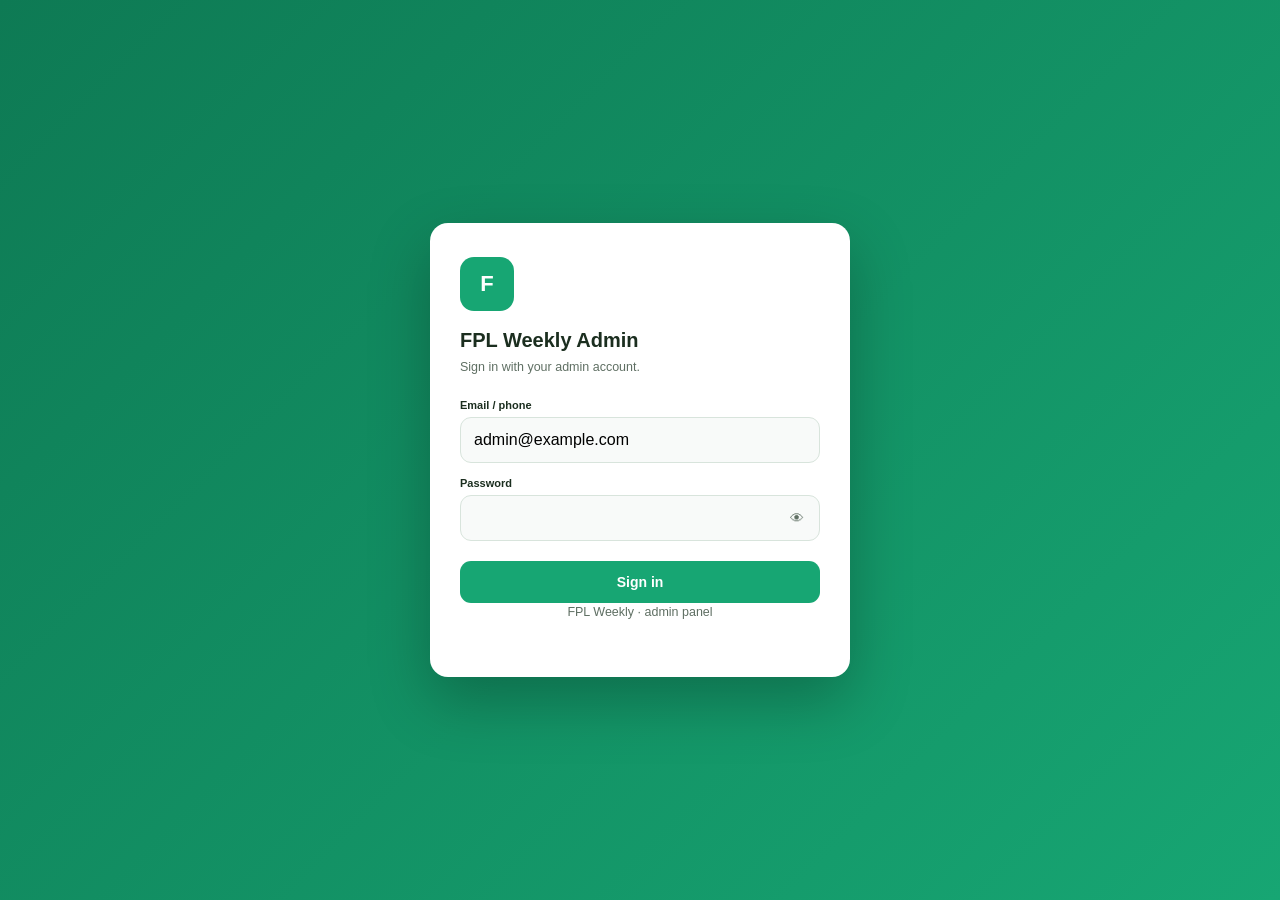
==== commit 5f0b0188: "Restyle admin UI and dashboard overview to unified theme" ====
--- a/admin-ui/index.html
+++ b/admin-ui/index.html
@@ -3,775 +3,684 @@
 <head>
 <meta charset="utf-8">
 <meta name="viewport" content="width=device-width,initial-scale=1">
-<title>FPL Weekly — Admin Dashboard</title>
+<title>FPL Weekly — Admin</title>
 <style>
 :root{
-  --ink:#12181f;--ink2:#3a4655;--muted:#6b7686;--line:#e3e7ec;
-  --bg:#f4f6f8;--card:#fff;--accent:#17a673;--accent2:#0e7a54;
-  --sidebar:#141b23;--sidebar-hover:#1e2833;--sidebar-line:#242e3a;
-  --amber:#9b6500;--amber-bg:#fff4dc;--red:#b23b3b;--red-bg:#fdeceb;
-  --green-bg:#e5f8ef;--shadow:0 6px 20px rgba(18,24,31,.06);
+  --bg:#f2f7f2;--card:#fff;--text:#1b2e1f;--muted:#5f6f63;
+  --green:#17a673;--green2:#0e7a54;--green-light:#e2f0e9;
+  --line:#d8e4dc;--red:#c0473f;--amber:#b8860b;--shadow:0 6px 22px rgba(23,50,30,.07);
 }
 *{box-sizing:border-box}
-body{margin:0;background:var(--bg);color:var(--ink);font-family:-apple-system,BlinkMacSystemFont,"Segoe UI",Roboto,Arial,sans-serif;-webkit-font-smoothing:antialiased}
-button,input,select{font:inherit}
+body{margin:0;background:var(--bg);color:var(--text);
+  font-family:-apple-system,BlinkMacSystemFont,"Segoe UI",Roboto,Arial,sans-serif;
+  -webkit-font-smoothing:antialiased}
+button,input,select,textarea{font:inherit}
 
 /* ---------- LOGIN ---------- */
-#loginScreen{min-height:100vh;display:flex;align-items:center;justify-content:center;padding:20px;background:linear-gradient(160deg,#141b23,#0e7a54 140%)}
-.login-card{width:min(380px,100%);background:#fff;border-radius:18px;padding:28px 26px;box-shadow:0 20px 60px rgba(0,0,0,.25)}
-.login-logo{width:44px;height:44px;border-radius:12px;background:var(--accent);color:#fff;display:grid;place-items:center;font-weight:900;font-size:18px;margin-bottom:14px}
-.login-card h1{font-size:20px;margin:0 0 4px}
-.login-card p{font-size:13px;color:var(--muted);margin:0 0 18px;line-height:1.5}
-.role-picker{display:grid;grid-template-columns:repeat(3,1fr);gap:7px;margin-bottom:16px}
-.role-btn{border:1.5px solid var(--line);background:#fbfcfd;border-radius:11px;padding:10px 6px;font-size:11.5px;font-weight:700;color:var(--ink2);cursor:pointer;text-align:center}
-.role-btn.active{border-color:var(--accent);background:var(--green-bg);color:var(--accent2)}
-.field{margin-bottom:13px}
-.label{font-size:11.5px;font-weight:700;color:var(--ink2);display:block;margin-bottom:6px}
-.input{width:100%;border:1px solid var(--line);border-radius:11px;padding:12px 13px;outline:none;background:#fff}
-.input:focus{border-color:var(--accent)}
-.btn{border:0;border-radius:11px;padding:12px 15px;font-weight:700;cursor:pointer;width:100%}
-.btn.primary{background:var(--accent);color:#fff}
-.btn.primary:active{transform:scale(.99)}
-.demo-hint{background:#f4faf7;border-radius:10px;padding:11px 12px;font-size:11.5px;color:var(--ink2);margin-top:14px;line-height:1.6}
-.demo-hint b{color:var(--accent2)}
-.login-err{color:var(--red);font-size:12px;margin:-4px 0 12px;display:none}
-
-/* ---------- SHELL ---------- */
-#appShell{display:none;min-height:100vh}
-.shell{display:grid;grid-template-columns:230px 1fr;min-height:100vh}
-.sidebar{background:var(--sidebar);color:#cdd6df;padding:18px 12px;display:flex;flex-direction:column}
-.sb-brand{display:flex;align-items:center;gap:10px;padding:6px 8px 20px}
-.sb-logo{width:34px;height:34px;border-radius:10px;background:var(--accent);color:#fff;display:grid;place-items:center;font-weight:900;font-size:14px}
-.sb-brand b{color:#fff;font-size:14px;display:block}
-.sb-brand small{color:#8a96a5;font-size:10.5px}
-.sb-nav{display:flex;flex-direction:column;gap:2px;flex:1}
-.sb-nav button{display:flex;align-items:center;gap:10px;text-align:left;border:0;background:none;color:#a9b4c1;padding:10px 10px;border-radius:9px;font-size:13px;font-weight:600;cursor:pointer}
-.sb-nav button:hover{background:var(--sidebar-hover);color:#fff}
-.sb-nav button.active{background:var(--accent);color:#fff}
-.sb-nav span{width:18px;text-align:center;font-size:14px}
-.sb-foot{border-top:1px solid var(--sidebar-line);padding-top:12px;margin-top:8px}
-.sb-user{display:flex;align-items:center;gap:9px;padding:6px 8px}
-.sb-avatar{width:32px;height:32px;border-radius:9px;background:#2a3542;color:#fff;display:grid;place-items:center;font-weight:800;font-size:12px}
-.sb-user b{color:#fff;font-size:12.5px;display:block}
-.sb-user span{color:#8a96a5;font-size:10.5px;text-transform:capitalize}
-.sb-logout{width:100%;margin-top:8px;background:none;border:1px solid var(--sidebar-line);color:#cdd6df;border-radius:9px;padding:8px;font-size:12px;font-weight:700;cursor:pointer}
-
-.content{padding:26px 32px;max-width:1180px}
-.view{display:none}
-.view.active{display:block}
-.view-head{display:flex;justify-content:space-between;align-items:flex-start;margin-bottom:20px;gap:16px;flex-wrap:wrap}
-.view-head h1{font-size:21px;margin:0 0 4px}
-.view-head p{font-size:13px;color:var(--muted);margin:0}
-
-.stat-grid{display:grid;grid-template-columns:repeat(auto-fit,minmax(150px,1fr));gap:12px;margin-bottom:22px}
-.stat-card{background:var(--card);border:1px solid var(--line);border-radius:14px;padding:15px;box-shadow:var(--shadow)}
-.stat-card span{font-size:11px;color:var(--muted);display:block;margin-bottom:6px}
-.stat-card b{font-size:21px}
-
-.panel{background:var(--card);border:1px solid var(--line);border-radius:14px;box-shadow:var(--shadow);margin-bottom:18px;overflow:hidden}
-.panel-head{padding:15px 18px;border-bottom:1px solid var(--line);display:flex;justify-content:space-between;align-items:center}
+.login-wrap{
+  min-height:100vh;display:grid;place-items:center;padding:24px;
+  background:linear-gradient(135deg,#0e7a54,#17a673);
+}
+.login{
+  width:100%;max-width:420px;background:#fff;border-radius:18px;
+  padding:34px 30px;box-shadow:0 24px 60px rgba(0,0,0,.25);
+}
+.login-logo{
+  width:54px;height:54px;border-radius:14px;background:var(--green);
+  color:#fff;display:grid;place-items:center;font-weight:900;font-size:22px;
+  margin-bottom:18px;
+}
+.login h1{font-size:20px;margin:0 0 6px}
+.login p{font-size:12.5px;color:var(--muted);margin:0 0 22px;line-height:1.5}
+.login label{font-size:11px;font-weight:800;display:block;margin-bottom:6px;color:var(--text)}
+.login .input-wrap{position:relative;margin-bottom:14px}
+.login .input-wrap input{
+  width:100%;border:1px solid var(--line);border-radius:11px;padding:13px 42px 13px 13px;
+  outline:none;background:#f8faf9;
+}
+.login .input-wrap input:focus{border-color:var(--green);background:#fff}
+.login .input-wrap .toggle-pw{
+  position:absolute;right:10px;top:50%;transform:translateY(-50%);
+  border:0;background:none;color:var(--muted);cursor:pointer;font-size:14px;
+  padding:6px;line-height:1;
+}
+.login-btn{
+  width:100%;background:var(--green);color:#fff;border:0;border-radius:11px;
+  padding:13px;font-weight:800;cursor:pointer;font-size:14px;margin-top:6px;
+}
+.login-btn:active{transform:scale(.99)}
+.login-btn:disabled{opacity:.6;cursor:not-allowed}
+.login-error{
+  background:#fdeaea;color:#a53434;border-radius:10px;padding:10px 12px;
+  font-size:12px;margin-bottom:14px;display:none;
+}
+.login-error.show{display:block}
+.demo-creds{
+  background:var(--green-light);color:var(--green2);border-radius:10px;
+  padding:12px 14px;font-size:11.5px;margin-top:20px;line-height:1.7;
+}
+.demo-creds b{display:block;margin-bottom:6px;font-size:12px}
+.demo-creds code{
+  background:rgba(255,255,255,.7);padding:1px 6px;border-radius:4px;
+  font-family:ui-monospace,SFMono-Regular,Menlo,monospace;font-size:11px;
+}
+.login-foot{
+  text-align:center;font-size:11px;color:var(--muted);margin-top:18px;
+}
+.switch{position:relative;display:inline-block;width:44px;height:26px;flex:none}
+.switch input{opacity:0;width:0;height:0}
+.switch .slider{
+  position:absolute;inset:0;background:#d7ded9;border-radius:999px;
+  cursor:pointer;transition:background .15s;
+}
+.switch .slider::before{
+  content:"";position:absolute;width:20px;height:20px;left:3px;top:3px;
+  background:#fff;border-radius:50%;transition:transform .15s;
+  box-shadow:0 1px 3px rgba(0,0,0,.25);
+}
+.switch input:checked + .slider{background:var(--green)}
+.switch input:checked + .slider::before{transform:translateX(18px)}
+.switch input:disabled + .slider{opacity:.5;cursor:not-allowed}
+.setting-row{
+  display:flex;align-items:center;justify-content:space-between;gap:16px;
+  padding:16px 0;border-bottom:1px solid var(--border,#e6ede8);
+}
+.setting-row:last-child{border-bottom:0}
+.setting-row .setting-label b{display:block;font-size:14px}
+.setting-row .setting-label span{font-size:12px;color:var(--muted)}
+
+/* ---------- LAYOUT ---------- */
+.layout{display:grid;grid-template-columns:236px 1fr;min-height:100vh}
+aside{
+  background:#0e1f18;color:#cfe0d5;padding:18px 14px;
+  position:sticky;top:0;height:100vh;overflow-y:auto;
+}
+.aside-brand{display:flex;align-items:center;gap:10px;padding:0 6px 18px;border-bottom:1px solid #1c3327}
+.aside-logo{
+  width:36px;height:36px;border-radius:10px;background:var(--green);
+  color:#fff;display:grid;place-items:center;font-weight:900;
+}
+.aside-brand h1{font-size:14px;color:#fff;margin:0}
+.aside-brand small{display:block;font-size:10.5px;color:#7b9889;margin-top:2px}
+.aside-user{
+  padding:14px 8px;border-bottom:1px solid #1c3327;margin-bottom:10px;
+}
+.aside-user b{display:block;font-size:13px;color:#fff}
+.aside-user span{font-size:11px;color:#8aa396}
+.aside-user .role{
+  display:inline-block;margin-top:6px;background:#1a3429;color:#7de0b8;
+  border-radius:6px;padding:2px 8px;font-size:10px;font-weight:800;text-transform:uppercase;
+}
+aside nav a{
+  display:flex;align-items:center;gap:10px;color:#b9cec1;text-decoration:none;
+  padding:10px 12px;border-radius:9px;font-size:13px;font-weight:600;
+  margin-bottom:2px;cursor:pointer;transition:background .12s;
+}
+aside nav a.active{background:#1a3429;color:#fff}
+aside nav a:hover{background:#16291f}
+aside nav a .ico{width:16px;text-align:center;font-size:14px}
+aside nav a .count{
+  margin-left:auto;background:#e0553f;color:#fff;font-size:10px;font-weight:800;
+  border-radius:99px;padding:1px 7px;min-width:18px;text-align:center;
+}
+aside nav a .count.hidden{display:none}
+.aside-foot{
+  padding:14px 8px 0;border-top:1px solid #1c3327;margin-top:14px;
+  font-size:10.5px;color:#5a7264;
+}
+.aside-logout{
+  margin-top:10px;width:100%;background:#1a3429;color:#b9cec1;border:0;
+  border-radius:8px;padding:9px;font-size:11.5px;font-weight:700;cursor:pointer;
+}
+.aside-logout:hover{background:#22412f;color:#fff}
+
+main{padding:26px 32px 60px;max-width:1300px;width:100%}
+.page-head{display:flex;align-items:flex-start;justify-content:space-between;margin-bottom:22px;gap:16px;flex-wrap:wrap}
+.page-head h2{font-size:22px;margin:0 0 4px}
+.page-head p{font-size:13px;color:var(--muted);margin:0;max-width:640px}
+
+/* ---------- SEARCH BAR ---------- */
+.search-bar{
+  background:#fff;border:1px solid var(--line);border-radius:14px;
+  padding:14px 18px;margin-bottom:14px;box-shadow:var(--shadow);
+}
+.search-input-wrap{position:relative;flex:1;min-width:220px}
+.search-input-wrap .search-icon{
+  position:absolute;left:12px;top:50%;transform:translateY(-50%);
+  color:var(--muted);font-size:13px;pointer-events:none;
+}
+.search-input{
+  width:100%;border:1px solid var(--line);border-radius:10px;
+  padding:10px 12px 10px 34px;outline:none;background:#f8faf9;font-size:12.5px;
+}
+.search-input:focus{border-color:var(--green);background:#fff}
+.search-row{display:flex;gap:10px;align-items:center;flex-wrap:wrap}
+
+/* ---------- CARDS ---------- */
+.cards{display:grid;grid-template-columns:repeat(4,1fr);gap:12px;margin-bottom:22px}
+.cards.two{grid-template-columns:repeat(2,1fr)}
+.card{background:#fff;border:1px solid var(--line);border-radius:14px;padding:16px;box-shadow:var(--shadow)}
+.card .k{font-size:11px;color:var(--muted);text-transform:uppercase;letter-spacing:.5px;font-weight:800}
+.card .v{font-size:26px;font-weight:800;margin-top:6px;line-height:1.1}
+.card .d{font-size:11px;color:var(--muted);margin-top:6px}
+.card.accent{background:linear-gradient(135deg,var(--green),var(--green2));color:#fff;border:0}
+.card.accent .k{color:rgba(255,255,255,.8)}
+.card.accent .d{color:rgba(255,255,255,.8)}
+
+/* ---------- PANELS ---------- */
+.panel{background:#fff;border:1px solid var(--line);border-radius:14px;overflow:hidden;margin-bottom:20px;box-shadow:var(--shadow)}
+.panel-head{
+  display:flex;align-items:center;justify-content:space-between;
+  padding:14px 18px;border-bottom:1px solid var(--line);gap:12px;flex-wrap:wrap;
+}
 .panel-head h3{margin:0;font-size:14px}
-.panel-head span{font-size:11.5px;color:var(--muted)}
-
-table{width:100%;border-collapse:collapse}
-th{text-align:left;font-size:10.5px;text-transform:uppercase;letter-spacing:.3px;color:var(--muted);padding:10px 18px;border-bottom:1px solid var(--line)}
-td{padding:12px 18px;border-bottom:1px solid var(--line);font-size:13px;vertical-align:middle}
+.panel-head .sub{font-size:11.5px;color:var(--muted);margin-top:2px}
+.panel-body{padding:0}
+
+/* ---------- TABLE ---------- */
+table{width:100%;border-collapse:collapse;font-size:12.5px}
+th,td{text-align:left;padding:12px 18px;border-bottom:1px solid var(--line);vertical-align:middle}
+th{font-size:10.5px;color:var(--muted);text-transform:uppercase;letter-spacing:.5px;font-weight:800;background:#fafcfb}
 tr:last-child td{border-bottom:0}
+tr:hover td{background:#fafcfb}
 td b{font-weight:700}
-.cell-muted{color:var(--muted);font-size:11.5px}
-
-.badge{display:inline-flex;border-radius:7px;padding:4px 9px;font-size:10.5px;font-weight:800;text-transform:uppercase;letter-spacing:.2px}
-.b-pending{background:var(--amber-bg);color:var(--amber)}
-.b-success,.b-paid,.b-open-reg,.b-active{background:var(--green-bg);color:var(--accent2)}
-.b-failed,.b-banned{background:var(--red-bg);color:var(--red)}
-.b-locked,.b-archived{background:#eef0f3;color:var(--ink2)}
-.b-reviewing{background:#fff4dc;color:var(--amber)}
-.b-confirmed{background:var(--red-bg);color:var(--red)}
-.b-dismissed{background:#eef0f3;color:var(--ink2)}
-
-.mini-btn{border:0;border-radius:8px;padding:7px 11px;font-size:11.5px;font-weight:700;cursor:pointer;margin-right:6px}
-.mini-btn.ok{background:var(--green-bg);color:var(--accent2)}
-.mini-btn.no{background:var(--red-bg);color:var(--red)}
-.mini-btn.neutral{background:#eef0f3;color:var(--ink2)}
-.mini-btn:disabled{opacity:.4;cursor:not-allowed}
-
-.form-grid{display:grid;grid-template-columns:1fr 1fr;gap:14px;padding:18px}
-.form-grid .full{grid-column:1/-1}
-.readonly-hint{font-size:11px;color:var(--muted);margin-top:16px;padding:0 18px 18px}
-
-.empty{padding:26px 18px;text-align:center;color:var(--muted);font-size:12.5px}
-
-.toast{position:fixed;z-index:80;left:50%;bottom:26px;transform:translate(-50%,15px);background:#141b23;color:#fff;border-radius:11px;padding:11px 16px;font-size:12.5px;opacity:0;transition:.2s;max-width:90%;text-align:center}
+td .sub{display:block;font-size:11px;color:var(--muted);margin-top:2px}
+code{font-family:ui-monospace,SFMono-Regular,Menlo,monospace;font-size:11.5px;background:#eef3ef;padding:2px 6px;border-radius:5px}
+
+/* ---------- BADGES ---------- */
+.badge{display:inline-block;padding:3px 9px;border-radius:6px;font-size:10px;font-weight:800;text-transform:uppercase;letter-spacing:.3px}
+.b-pending{background:#fff4dc;color:#9b6500}
+.b-success,.b-live,.b-open-gw{background:#e5f8ef;color:#0e7a54}
+.b-failed,.b-open{background:#fdeaea;color:#a53434}
+.b-refunded,.b-reviewing{background:#e9eef7;color:#3c65a7}
+.b-final{background:#e6f2e9;color:#1f6d4b}
+.b-locked,.b-progress{background:#efe8fb;color:#5b3ca0}
+.b-telebirr{background:#f3ecfc;color:#5a2d82}
+.b-cbe{background:#fbeaea;color:#8b2e2e}
+.b-internal{background:#eef3ef;color:var(--green2)}
+.b-dismissed{background:#eef3ef;color:var(--muted)}
+.b-confirmed{background:#fdeaea;color:#a53434}
+
+/* ---------- BUTTONS ---------- */
+.btn{
+  border:0;border-radius:9px;padding:7px 13px;font-weight:700;font-size:11.5px;
+  cursor:pointer;transition:transform .1s;
+}
+.btn:active{transform:scale(.97)}
+.btn + .btn{margin-left:6px}
+.btn-approve{background:var(--green);color:#fff}
+.btn-reject{background:#fbeaea;color:var(--red)}
+.btn-ghost{background:#eef3ef;color:var(--text)}
+.btn-primary{background:var(--green);color:#fff}
+.btn-sm{padding:5px 10px;font-size:11px}
+
+/* ---------- EMPTY / TOAST ---------- */
+.empty{padding:34px 24px;text-align:center;color:var(--muted);font-size:13px}
+.empty .big{font-size:28px;margin-bottom:6px;opacity:.5}
+.toast{
+  position:fixed;bottom:24px;left:50%;transform:translate(-50%,15px);
+  background:#17212b;color:#fff;padding:11px 18px;border-radius:11px;
+  font-size:12.5px;opacity:0;transition:.2s;z-index:99;max-width:80%;
+}
 .toast.show{opacity:1;transform:translate(-50%,0)}
 
-@media (max-width:820px){
-  .shell{grid-template-columns:1fr}
-  .sidebar{position:sticky;top:0;z-index:20;flex-direction:row;align-items:center;padding:10px 14px;overflow-x:auto}
-  .sb-brand{padding:0 12px 0 0}
-  .sb-nav{flex-direction:row}
-  .sb-nav button span{margin:0}
-  .sb-foot{display:none}
-  .content{padding:18px}
-  .form-grid{grid-template-columns:1fr}
+/* ---------- MODAL ---------- */
+.modal{position:fixed;inset:0;background:rgba(0,0,0,.43);display:none;align-items:center;justify-content:center;z-index:50;padding:20px}
+.modal.show{display:flex}
+.modal-card{background:#fff;border-radius:16px;padding:24px;width:100%;max-width:460px;max-height:88vh;overflow:auto}
+.modal-card h3{margin:0 0 6px;font-size:16px}
+.modal-card p{font-size:12.5px;color:var(--muted);margin:0 0 16px;line-height:1.5}
+.modal-card label{font-size:11px;font-weight:800;display:block;margin-bottom:6px}
+.modal-card input,.modal-card select{
+  width:100%;border:1px solid var(--line);border-radius:10px;padding:11px;
+  outline:none;background:#f8faf9;margin-bottom:12px;
+}
+.modal-card input:focus,.modal-card select:focus{border-color:var(--green);background:#fff}
+.modal-actions{display:flex;gap:8px;margin-top:16px}
+.modal-actions .btn{flex:1;padding:11px}
+
+/* ---------- RESPONSIVE ---------- */
+@media (max-width:900px){
+  .layout{grid-template-columns:1fr}
+  aside{position:relative;height:auto;width:100%}
+  aside nav{display:flex;overflow-x:auto;gap:4px}
+  aside nav a{white-space:nowrap}
+  .cards{grid-template-columns:repeat(2,1fr)}
+  main{padding:18px}
 }
 </style>
 </head>
 <body>
 
-<!-- ============================================================ -->
-<!-- DEMO LOGIN -->
-<!-- ============================================================ -->
-<div id="loginScreen">
-  <div class="login-card">
+<!-- ============================================================
+     LOGIN VIEW
+     ============================================================ -->
+<div id="loginView" class="login-wrap">
+  <form class="login" onsubmit="event.preventDefault(); doLogin();">
     <div class="login-logo">F</div>
-    <h1>FPL Weekly — Admin</h1>
-    <p>Sign in to manage gameweeks, payments and users. Pick a demo role to see how access differs.</p>
-
-    <div class="role-picker" id="rolePicker">
-      <button class="role-btn active" data-role="super_admin" onclick="pickRole('super_admin')">Super Admin</button>
-      <button class="role-btn" data-role="finance" onclick="pickRole('finance')">Finance</button>
-      <button class="role-btn" data-role="support" onclick="pickRole('support')">Support</button>
+    <h1>FPL Weekly Admin</h1>
+    <p>Sign in with your admin account.</p>
+    <div class="login-error" id="loginError"></div>
+    <label>Email / phone</label>
+    <div class="input-wrap"><input id="loginEmail" type="text" autocomplete="username" value="admin@example.com"></div>
+    <label>Password</label>
+    <div class="input-wrap">
+      <input id="loginPassword" type="password" autocomplete="current-password">
+      <button type="button" class="toggle-pw" onclick="togglePw()">👁</button>
     </div>
-
-    <div class="field">
-      <label class="label">Username</label>
-      <input id="loginUser" class="input" value="admin">
+    <button class="login-btn" id="loginBtn" type="submit">Sign in</button>
+    <p class="login-foot">FPL Weekly · admin panel</p>
+  </form>
+</div>
+
+<!-- ============================================================
+     APP VIEW
+     ============================================================ -->
+<div id="appView" class="layout" style="display:none">
+  <aside>
+    <div class="aside-brand">
+      <div class="aside-logo">F</div>
+      <div><h1>FPL Weekly</h1><small>Admin dashboard</small></div>
     </div>
-    <div class="field">
-      <label class="label">Password</label>
-      <input id="loginPass" class="input" type="password" value="admin123">
+    <div class="aside-user">
+      <b id="asideUserName">—</b>
+      <span id="asideUserEmail">—</span>
+      <span class="role" id="asideUserRole">—</span>
     </div>
-    <div class="login-err" id="loginErr">Incorrect username or password for this role.</div>
-    <button class="btn primary" onclick="attemptLogin()">Sign in</button>
-
-    <div class="demo-hint" id="demoHint">
-      Demo credentials — <b>admin / admin123</b><br>Full access to every section.
+    <nav id="mainNav">
+      <a data-view="overview" class="active"><span class="ico">◈</span> Overview</a>
+      <a data-view="deposits" data-roles="finance_admin,super_admin"><span class="ico">⬇</span> Deposits <span class="count hidden" id="cntDeposits">0</span></a>
+      <a data-view="withdrawals" data-roles="finance_admin,super_admin"><span class="ico">⬆</span> Withdrawals <span class="count hidden" id="cntWithdrawals">0</span></a>
+      <a data-view="gameweeks"><span class="ico">▣</span> Gameweeks</a>
+      <a data-view="users"><span class="ico">●</span> Users</a>
+      <a data-view="fraud"><span class="ico">⚑</span> Fraud <span class="count hidden" id="cntFraud">0</span></a>
+      <a data-view="audit"><span class="ico">✎</span> Audit log</a>
+      <a data-view="settings" data-roles="super_admin"><span class="ico">⚙</span> Settings</a>
+    </nav>
+    <div class="aside-foot">
+      <div>Full record editing (roles, raw tables) is still in the <a href="/admin" style="color:#7de0b8">sqladmin panel</a>.</div>
+      <button class="aside-logout" onclick="doLogout()">Log out</button>
     </div>
-  </div>
+  </aside>
+
+  <main id="mainContent">
+    <!-- views are rendered here by JS -->
+  </main>
 </div>
 
-<!-- ============================================================ -->
-<!-- APP SHELL -->
-<!-- ============================================================ -->
-<div id="appShell">
-<div class="shell">
-  <div class="sidebar">
-    <div class="sb-brand">
-      <div class="sb-logo">F</div>
-      <div><b>FPL Weekly</b><small>Admin dashboard</small></div>
+<div id="modal" class="modal">
+  <div class="modal-card" id="modalCard"></div>
+</div>
+<div id="toast" class="toast"></div>
+
+<script>
+// ============================================================
+// AUTH
+// ============================================================
+const API_BASE = "";
+let authToken = sessionStorage.getItem("admin_token") || null;
+let authRole = sessionStorage.getItem("admin_role") || null;
+let authEmail = sessionStorage.getItem("admin_email") || null;
+
+async function api(path, options = {}) {
+  const headers = { "Content-Type": "application/json", ...(options.headers || {}) };
+  if (authToken) headers.Authorization = `Bearer ${authToken}`;
+  const resp = await fetch(`${API_BASE}${path}`, { ...options, headers });
+  if (resp.status === 401) { doLogout(); throw new Error("Session expired — please sign in again."); }
+  if (!resp.ok) {
+    const body = await resp.json().catch(() => ({}));
+    throw new Error(body.detail || `Request failed (${resp.status})`);
+  }
+  return resp.status === 204 ? null : resp.json();
+}
+
+function togglePw() {
+  const el = document.getElementById("loginPassword");
+  el.type = el.type === "password" ? "text" : "password";
+}
+
+async function doLogin() {
+  const email = document.getElementById("loginEmail").value.trim();
+  const password = document.getElementById("loginPassword").value;
+  const btn = document.getElementById("loginBtn");
+  const err = document.getElementById("loginError");
+  err.classList.remove("show");
+  btn.disabled = true; btn.textContent = "Signing in…";
+  try {
+    const form = new URLSearchParams();
+    form.set("username", email);
+    form.set("password", password);
+    const resp = await fetch("/auth/login", { method: "POST", body: form });
+    if (!resp.ok) throw new Error("Invalid credentials");
+    const data = await resp.json();
+    authToken = data.access_token;
+    const payload = JSON.parse(atob(authToken.split(".")[1]));
+    authRole = payload.role;
+    authEmail = email;
+    sessionStorage.setItem("admin_token", authToken);
+    sessionStorage.setItem("admin_role", authRole);
+    sessionStorage.setItem("admin_email", authEmail);
+    enterApp();
+  } catch (e) {
+    err.textContent = e.message || "Sign-in failed.";
+    err.classList.add("show");
+  } finally {
+    btn.disabled = false; btn.textContent = "Sign in";
+  }
+}
+
+function doLogout() {
+  authToken = null; authRole = null; authEmail = null;
+  sessionStorage.clear();
+  document.getElementById("appView").style.display = "none";
+  document.getElementById("loginView").style.display = "grid";
+}
+
+function enterApp() {
+  document.getElementById("loginView").style.display = "none";
+  document.getElementById("appView").style.display = "grid";
+  document.getElementById("asideUserName").textContent = authEmail;
+  document.getElementById("asideUserEmail").textContent = authEmail;
+  document.getElementById("asideUserRole").textContent = authRole.replace(/_/g, " ");
+
+  document.querySelectorAll("#mainNav a").forEach(a => {
+    const roles = a.dataset.roles;
+    if (roles && !roles.split(",").includes(authRole)) { a.style.display = "none"; }
+    a.onclick = () => go(a.dataset.view);
+  });
+  go("overview");
+}
+
+// ============================================================
+// NAVIGATION
+// ============================================================
+function go(view) {
+  document.querySelectorAll("#mainNav a").forEach(a => a.classList.toggle("active", a.dataset.view === view));
+  const renderers = { overview: renderOverview, deposits: renderDeposits, withdrawals: renderWithdrawals, gameweeks: renderGameweeks, users: renderUsers, fraud: renderFraud, audit: renderAudit, settings: renderSettings };
+  (renderers[view] || renderOverview)();
+}
+
+function etb(n) { return Number(n).toLocaleString("en-US", { maximumFractionDigits: 0 }) + " ETB"; }
+function badgeClass(status) {
+  const map = { pending: "b-pending", approved: "b-success", success: "b-success", rejected: "b-failed", failed: "b-failed", cancelled: "b-dismissed", processing: "b-progress", registration_open: "b-open-gw", registration_locked: "b-locked", archived: "b-final" };
+  return map[status] || "b-internal";
+}
+function toast(msg) {
+  const t = document.getElementById("toast");
+  t.textContent = msg; t.classList.add("show");
+  setTimeout(() => t.classList.remove("show"), 2600);
+}
+function closeModal() { document.getElementById("modal").classList.remove("show"); }
+
+// ============================================================
+// OVERVIEW
+// ============================================================
+async function renderOverview() {
+  const main = document.getElementById("mainContent");
+  main.innerHTML = `<div class="page-head"><div><h2>Overview</h2><p>Live status across the current gameweek and pending admin actions.</p></div></div><div class="cards" id="ovCards"><div class="empty">Loading…</div></div>`;
+  try {
+    const d = await api("/admin-api/overview");
+    document.getElementById("ovCards").outerHTML = `
+    <div class="cards">
+      <div class="card accent"><div class="k">Current gameweek</div><div class="v">${d.current_gw_number ? "GW " + d.current_gw_number : "None open"}</div></div>
+      <div class="card accent"><div class="k">Participants</div><div class="v">${d.participants}</div></div>
+      <div class="card accent"><div class="k">Prize pool</div><div class="v">${etb(d.prize_pool)}</div></div>
+      <div class="card"><div class="k">Registered users</div><div class="v">${d.total_users}</div></div>
     </div>
-    <div class="sb-nav" id="sbNav"></div>
-    <div class="sb-foot">
-      <div class="sb-user">
-        <div class="sb-avatar" id="sbAvatar">A</div>
-        <div><b id="sbName">Admin</b><span id="sbRole">super admin</span></div>
-      </div>
-      <button class="sb-logout" onclick="logout()">Log out</button>
-    </div>
-  </div>
-
-  <div class="content">
-
-    <!-- OVERVIEW -->
-    <section id="view-overview" class="view active">
-      <div class="view-head">
-        <div><h1>Overview</h1><p>Gameweek 6 · live snapshot</p></div>
-      </div>
-      <div class="stat-grid">
-        <div class="stat-card"><span>Participants</span><b id="ovParticipants">424</b></div>
-        <div class="stat-card"><span>Paid entries</span><b id="ovPaid">419</b></div>
-        <div class="stat-card"><span>Pending payments</span><b id="ovPendingPay">5</b></div>
-        <div class="stat-card"><span>Prize pool</span><b id="ovPool">84,800 ETB</b></div>
-        <div class="stat-card"><span>Platform revenue</span><b id="ovPlatform">8,400 ETB</b></div>
-        <div class="stat-card"><span>Pending withdrawals</span><b id="ovPendingWd">2</b></div>
-        <div class="stat-card"><span>Open fraud alerts</span><b id="ovFraud">2</b></div>
-      </div>
-      <div class="panel">
-        <div class="panel-head"><h3>Recent audit activity</h3><span>Most recent first</span></div>
-        <div id="ovAuditPreview"></div>
-      </div>
-    </section>
-
-    <!-- USERS -->
-    <section id="view-users" class="view">
-      <div class="view-head"><div><h1>Users</h1><p>Telegram identity is captured automatically — FPL registration happens once.</p></div></div>
-      <div class="panel">
-        <table>
-          <thead><tr><th>User</th><th>FPL team</th><th>Manager ID</th><th>Wallet</th><th>Entries</th><th>Status</th><th></th></tr></thead>
-          <tbody id="usersTbody"></tbody>
-        </table>
-      </div>
-    </section>
-
-    <!-- GAMEWEEKS -->
-    <section id="view-gameweeks" class="view">
-      <div class="view-head"><div><h1>Gameweeks</h1><p>Entry fee, deadline and lifecycle status per gameweek.</p></div></div>
-      <div class="panel">
-        <table>
-          <thead><tr><th>Gameweek</th><th>Entry fee</th><th>Participants</th><th>Prize pool</th><th>Deadline</th><th>Status</th><th></th></tr></thead>
-          <tbody id="gwTbody"></tbody>
-        </table>
-      </div>
-    </section>
-
-    <!-- TRANSACTIONS / DEPOSITS -->
-    <section id="view-payments" class="view">
-      <div class="view-head"><div><h1>Payments</h1><p>Verify Telebirr / CBE deposits against the provider statement before crediting a wallet.</p></div></div>
-      <div class="panel">
-        <div class="panel-head"><h3>Pending deposits</h3><span id="pendingDepositCount">0 waiting</span></div>
-        <table>
-          <thead><tr><th>Transaction</th><th>User</th><th>Method</th><th>Reference code</th><th>Amount</th><th></th></tr></thead>
-          <tbody id="depositsTbody"></tbody>
-        </table>
-      </div>
-      <div class="panel">
-        <div class="panel-head"><h3>All transactions</h3><span>Full ledger</span></div>
-        <table>
-          <thead><tr><th>Transaction</th><th>User</th><th>Type</th><th>Amount</th><th>Status</th></tr></thead>
-          <tbody id="allTxTbody"></tbody>
-        </table>
-      </div>
-    </section>
-
-    <!-- WITHDRAWALS -->
-    <section id="view-withdrawals" class="view">
-      <div class="view-head"><div><h1>Withdrawals</h1><p>Approve or reject payouts to a user's registered payment account.</p></div></div>
-      <div class="panel">
-        <table>
-          <thead><tr><th>Request</th><th>User</th><th>Destination</th><th>Amount</th><th>Status</th><th></th></tr></thead>
-          <tbody id="wdTbody"></tbody>
-        </table>
-      </div>
-    </section>
-
-    <!-- PRIZES -->
-    <section id="view-prizes" class="view">
-      <div class="view-head"><div><h1>Prizes &amp; payouts</h1><p>Gameweek 5 — final results, rounded down to the nearest 100 ETB.</p></div></div>
-      <div class="panel">
-        <table>
-          <thead><tr><th>Position</th><th>Winner</th><th>Amount</th><th>Status</th><th></th></tr></thead>
-          <tbody id="prizesTbody"></tbody>
-        </table>
-      </div>
-    </section>
-
-    <!-- LEADERBOARD -->
-    <section id="view-leaderboard" class="view">
-      <div class="view-head"><div><h1>Leaderboard</h1><p>Gameweek 6 · live points, read-only.</p></div></div>
-      <div class="panel">
-        <table>
-          <thead><tr><th>#</th><th>Team</th><th>Manager</th><th>Points</th></tr></thead>
-          <tbody id="lbTbody"></tbody>
-        </table>
-      </div>
-    </section>
-
-    <!-- FRAUD -->
-    <section id="view-fraud" class="view">
-      <div class="view-head"><div><h1>Fraud alerts</h1><p>Review flags before a withdrawal or account is affected.</p></div></div>
-      <div class="panel">
-        <table>
-          <thead><tr><th>Type</th><th>User</th><th>Details</th><th>Status</th><th></th></tr></thead>
-          <tbody id="fraudTbody"></tbody>
-        </table>
-      </div>
-    </section>
-
-    <!-- NOTIFICATIONS -->
-    <section id="view-notifications" class="view">
-      <div class="view-head"><div><h1>Notifications</h1><p>Broadcast a message through the Telegram bot to all registered users.</p></div></div>
-      <div class="panel">
-        <div class="form-grid">
-          <div class="full">
-            <label class="label">Message type</label>
-            <select id="notifType" class="input">
-              <option value="registration">Registration</option>
-              <option value="payment">Payment</option>
-              <option value="competition">Competition</option>
-              <option value="result">Result</option>
-              <option value="winner">Winner announcement</option>
-              <option value="system">System</option>
-            </select>
-          </div>
-          <div class="full">
-            <label class="label">Message</label>
-            <input id="notifBody" class="input" placeholder="e.g. GW7 registration is now open. Entry: 200 ETB.">
-          </div>
+    <div class="cards">
+      <div class="card"><div class="k">Pending deposits</div><div class="v">${d.pending_deposits}</div><div class="d">${etb(d.pending_deposit_amount)}</div></div>
+      <div class="card"><div class="k">Pending withdrawals</div><div class="v">${d.pending_withdrawals}</div><div class="d">${etb(d.pending_withdrawal_amount)}</div></div>
+      <div class="card"><div class="k">Completed payouts</div><div class="v">${etb(d.completed_payout_amount)}</div></div>
+      <div class="card"><div class="k">Open fraud alerts</div><div class="v">${d.open_fraud_alerts}</div></div>
+    </div>`;
+    const cnt = id => document.getElementById(id);
+    if (cnt("cntDeposits")) { cnt("cntDeposits").textContent = d.pending_deposits; cnt("cntDeposits").classList.toggle("hidden", d.pending_deposits === 0); }
+    if (cnt("cntWithdrawals")) { cnt("cntWithdrawals").textContent = d.pending_withdrawals; cnt("cntWithdrawals").classList.toggle("hidden", d.pending_withdrawals === 0); }
+    if (cnt("cntFraud")) { cnt("cntFraud").textContent = d.open_fraud_alerts; cnt("cntFraud").classList.toggle("hidden", d.open_fraud_alerts === 0); }
+  } catch (e) { main.querySelector(".cards").innerHTML = `<div class="empty">${e.message}</div>`; }
+}
+
+// ============================================================
+// DEPOSITS
+// ============================================================
+async function renderDeposits() {
+  const main = document.getElementById("mainContent");
+  main.innerHTML = `<div class="page-head"><div><h2>Deposits</h2><p>Verify Telebirr/CBE transaction IDs against your statement before approving.</p></div></div>
+    <div class="panel"><div class="panel-head"><h3>All deposit requests</h3></div><div class="panel-body" id="depositsBody"><div class="empty">Loading…</div></div></div>`;
+  try {
+    const rows = await api("/deposits");
+    const body = document.getElementById("depositsBody");
+    body.innerHTML = rows.length ? `<table><thead><tr><th>Method</th><th>Amount</th><th>Transaction ID</th><th>Status</th><th>Submitted</th><th></th></tr></thead><tbody>
+      ${rows.map(d => `<tr>
+        <td><span class="badge b-${d.method}">${d.method}</span></td>
+        <td><b>${etb(d.amount)}</b></td>
+        <td><code>${d.transaction_id}</code></td>
+        <td><span class="badge ${badgeClass(d.status)}">${d.status}</span></td>
+        <td class="sub">${new Date(d.created_at).toLocaleString()}</td>
+        <td>${d.status === "pending" ? `<button class="btn btn-approve btn-sm" onclick="approveDeposit('${d.id}')">Approve</button><button class="btn btn-reject btn-sm" onclick="rejectDeposit('${d.id}')">Reject</button>` : ""}</td>
+      </tr>`).join("")}
+    </tbody></table>` : `<div class="empty"><div class="big">✓</div>No deposit requests yet.</div>`;
+  } catch (e) {
+    document.getElementById("depositsBody").innerHTML = `<div class="empty">${e.message}</div>`;
+  }
+}
+async function approveDeposit(id) {
+  try { await api(`/deposits/${id}/approve`, { method: "POST" }); toast("Deposit approved and wallet credited"); renderDeposits(); }
+  catch (e) { toast(e.message); }
+}
+async function rejectDeposit(id) {
+  const reason = prompt("Reason for rejecting this deposit?");
+  if (reason === null) return;
+  try { await api(`/deposits/${id}/reject?reason=${encodeURIComponent(reason)}`, { method: "POST" }); toast("Deposit rejected"); renderDeposits(); }
+  catch (e) { toast(e.message); }
+}
+
+// ============================================================
+// WITHDRAWALS
+// ============================================================
+async function renderWithdrawals() {
+  const main = document.getElementById("mainContent");
+  main.innerHTML = `<div class="page-head"><div><h2>Withdrawals</h2><p>Approving marks it as paid — you still send the money manually (no payment provider is wired up).</p></div></div>
+    <div class="panel"><div class="panel-head"><h3>All withdrawal requests</h3></div><div class="panel-body" id="withdrawalsBody"><div class="empty">Loading…</div></div></div>`;
+  try {
+    const rows = await api("/withdrawals");
+    const body = document.getElementById("withdrawalsBody");
+    body.innerHTML = rows.length ? `<table><thead><tr><th>Amount</th><th>Destination</th><th>Status</th><th>Requested</th><th></th></tr></thead><tbody>
+      ${rows.map(w => `<tr>
+        <td><b>${etb(w.amount)}</b></td>
+        <td><code>${w.destination_account}</code></td>
+        <td><span class="badge ${badgeClass(w.status)}">${w.status}</span></td>
+        <td class="sub">${new Date(w.requested_at).toLocaleString()}</td>
+        <td>${w.status === "pending" ? `<button class="btn btn-approve btn-sm" onclick="approveWithdrawal('${w.id}')">Approve</button><button class="btn btn-reject btn-sm" onclick="rejectWithdrawal('${w.id}')">Reject</button>` : ""}</td>
+      </tr>`).join("")}
+    </tbody></table>` : `<div class="empty"><div class="big">✓</div>No withdrawal requests yet.</div>`;
+  } catch (e) {
+    document.getElementById("withdrawalsBody").innerHTML = `<div class="empty">${e.message}</div>`;
+  }
+}
+async function approveWithdrawal(id) {
+  try { await api(`/withdrawals/${id}/approve`, { method: "POST" }); toast("Marked as paid"); renderWithdrawals(); }
+  catch (e) { toast(e.message); }
+}
+async function rejectWithdrawal(id) {
+  const reason = prompt("Reason for rejecting this withdrawal?");
+  if (reason === null) return;
+  try { await api(`/withdrawals/${id}/reject?reason=${encodeURIComponent(reason)}`, { method: "POST" }); toast("Withdrawal rejected — funds returned to wallet"); renderWithdrawals(); }
+  catch (e) { toast(e.message); }
+}
+
+// ============================================================
+// GAMEWEEKS
+// ============================================================
+async function renderGameweeks() {
+  const main = document.getElementById("mainContent");
+  main.innerHTML = `<div class="page-head"><div><h2>Gameweeks</h2><p>Open a new gameweek for registration.</p></div><button class="btn btn-primary" onclick="openCreateGameweek()">+ New gameweek</button></div>
+    <div class="panel"><div class="panel-head"><h3>All gameweeks</h3></div><div class="panel-body" id="gwBody"><div class="empty">Loading…</div></div></div>`;
+  try {
+    const rows = await api("/admin-api/gameweeks");
+    const body = document.getElementById("gwBody");
+    body.innerHTML = rows.length ? `<table><thead><tr><th>GW</th><th>Entry fee</th><th>Participants</th><th>Prize pool</th><th>Deadline</th><th>Status</th></tr></thead><tbody>
+      ${rows.map(g => `<tr>
+        <td><b>GW${g.gw_number}</b></td>
+        <td>${etb(g.entry_fee)}</td>
+        <td>${g.participants}</td>
+        <td>${etb(g.prize_pool)}</td>
+        <td class="sub">${new Date(g.registration_deadline).toLocaleString()}</td>
+        <td><span class="badge ${badgeClass(g.status)}">${g.status.replace(/_/g, " ")}</span></td>
+      </tr>`).join("")}
+    </tbody></table>` : `<div class="empty"><div class="big">▣</div>No gameweeks yet — create one to get started.</div>`;
+  } catch (e) {
+    document.getElementById("gwBody").innerHTML = `<div class="empty">${e.message}</div>`;
+  }
+}
+function openCreateGameweek() {
+  document.getElementById("modalCard").innerHTML = `
+    <h3>New gameweek</h3>
+    <p>Opens immediately for registration.</p>
+    <label>Gameweek number</label>
+    <input id="gwNumber" type="number" min="1">
+    <label>Entry fee (ETB)</label>
+    <input id="gwEntryFee" type="number" value="200">
+    <label>Registration deadline</label>
+    <input id="gwDeadline" type="datetime-local">
+    <div class="modal-actions">
+      <button class="btn btn-ghost" onclick="closeModal()">Cancel</button>
+      <button class="btn btn-primary" onclick="submitCreateGameweek()">Create</button>
+    </div>`;
+  document.getElementById("modal").classList.add("show");
+}
+async function submitCreateGameweek() {
+  const gw_number = parseInt(document.getElementById("gwNumber").value, 10);
+  const entry_fee = parseFloat(document.getElementById("gwEntryFee").value);
+  const deadline = document.getElementById("gwDeadline").value;
+  if (!gw_number || !deadline) { toast("Fill in all fields"); return; }
+  try {
+    await api("/admin-api/gameweeks", { method: "POST", body: JSON.stringify({ gw_number, entry_fee, registration_deadline: new Date(deadline).toISOString() }) });
+    toast(`Gameweek ${gw_number} created`);
+    closeModal();
+    renderGameweeks();
+  } catch (e) { toast(e.message); }
+}
+
+// ============================================================
+// USERS (read-only — role changes stay in sqladmin for now)
+// ============================================================
+async function renderUsers() {
+  const main = document.getElementById("mainContent");
+  main.innerHTML = `<div class="page-head"><div><h2>Users</h2><p>Read-only. Role and account changes are made in the sqladmin panel.</p></div></div>
+    <div class="panel"><div class="panel-head"><h3>Registered users</h3></div><div class="panel-body" id="usersBody"><div class="empty">Loading…</div></div></div>`;
+  try {
+    const rows = await api("/admin-api/users");
+    const body = document.getElementById("usersBody");
+    body.innerHTML = rows.length ? `<table><thead><tr><th>Name</th><th>Phone</th><th>FPL team</th><th>Balance</th><th>Joined</th></tr></thead><tbody>
+      ${rows.map(u => `<tr>
+        <td><b>${u.full_name || "—"}</b></td>
+        <td>${u.phone_number || "—"}</td>
+        <td>${u.fpl_team_name || "<span class='sub'>Not registered</span>"}</td>
+        <td>${etb(u.available_balance)}</td>
+        <td class="sub">${new Date(u.created_at).toLocaleDateString()}</td>
+      </tr>`).join("")}
+    </tbody></table>` : `<div class="empty">No users yet.</div>`;
+  } catch (e) {
+    document.getElementById("usersBody").innerHTML = `<div class="empty">${e.message}</div>`;
+  }
+}
+
+// ============================================================
+// FRAUD ALERTS
+// ============================================================
+async function renderFraud() {
+  const main = document.getElementById("mainContent");
+  main.innerHTML = `<div class="page-head"><div><h2>Fraud alerts</h2><p>Flagged automatically (e.g. reconciliation mismatches, duplicate FPL IDs).</p></div></div>
+    <div class="panel"><div class="panel-head"><h3>All alerts</h3></div><div class="panel-body" id="fraudBody"><div class="empty">Loading…</div></div></div>`;
+  try {
+    const rows = await api("/admin-api/fraud-alerts");
+    const body = document.getElementById("fraudBody");
+    body.innerHTML = rows.length ? `<table><thead><tr><th>Category</th><th>Description</th><th>Status</th><th>Raised</th><th></th></tr></thead><tbody>
+      ${rows.map(a => `<tr>
+        <td><b>${a.category}</b></td>
+        <td>${a.description}</td>
+        <td><span class="badge ${a.resolved ? "b-success" : "b-pending"}">${a.resolved ? "resolved" : "open"}</span></td>
+        <td class="sub">${new Date(a.created_at).toLocaleString()}</td>
+        <td>${!a.resolved ? `<button class="btn btn-approve btn-sm" onclick="resolveFraud('${a.id}')">Mark resolved</button>` : ""}</td>
+      </tr>`).join("")}
+    </tbody></table>` : `<div class="empty"><div class="big">✓</div>No fraud alerts.</div>`;
+  } catch (e) {
+    document.getElementById("fraudBody").innerHTML = `<div class="empty">${e.message}</div>`;
+  }
+}
+async function resolveFraud(id) {
+  try { await api(`/admin-api/fraud-alerts/${id}/resolve`, { method: "POST" }); toast("Marked resolved"); renderFraud(); }
+  catch (e) { toast(e.message); }
+}
+
+// ============================================================
+// AUDIT LOG (read-only, append-only)
+// ============================================================
+async function renderAudit() {
+  const main = document.getElementById("mainContent");
+  main.innerHTML = `<div class="page-head"><div><h2>Audit log</h2><p>Every admin action that touches money or scores, in order.</p></div></div>
+    <div class="panel"><div class="panel-head"><h3>Recent actions</h3></div><div class="panel-body" id="auditBody"><div class="empty">Loading…</div></div></div>`;
+  try {
+    const rows = await api("/admin-api/audit-log");
+    const body = document.getElementById("auditBody");
+    body.innerHTML = rows.length ? `<table><thead><tr><th>Action</th><th>Entity</th><th>When</th></tr></thead><tbody>
+      ${rows.map(l => `<tr>
+        <td><b>${l.action.replace(/_/g, " ")}</b></td>
+        <td><code>${l.entity_type}</code> <span class="sub">${l.entity_id.slice(0, 8)}…</span></td>
+        <td class="sub">${new Date(l.created_at).toLocaleString()}</td>
+      </tr>`).join("")}
+    </tbody></table>` : `<div class="empty">No actions recorded yet.</div>`;
+  } catch (e) {
+    document.getElementById("auditBody").innerHTML = `<div class="empty">${e.message}</div>`;
+  }
+}
+
+document.getElementById("modal").onclick = e => { if (e.target.id === "modal") closeModal(); };
+
+// ============================================================
+// SETTINGS (super admin only)
+// ============================================================
+async function renderSettings() {
+  const main = document.getElementById("mainContent");
+  main.innerHTML = `<div class="page-head"><div><h2>Settings</h2><p>Platform-wide toggles. Changes apply immediately across the Mini App.</p></div></div>
+    <div class="panel"><div class="panel-head"><h3>Advertising</h3></div><div class="panel-body" id="settingsBody"><div class="empty">Loading…</div></div></div>`;
+  try {
+    const s = await api("/admin-api/settings");
+    const body = document.getElementById("settingsBody");
+    body.innerHTML = `
+      <div class="setting-row">
+        <div class="setting-label">
+          <b>Show ads in the Mini App</b>
+          <span>When off, the ad banner slots are removed entirely — not just hidden.</span>
         </div>
-        <div class="readonly-hint" style="padding-top:0">
-          <button class="mini-btn ok" style="padding:9px 14px" onclick="sendBroadcast()">Send broadcast</button>
-        </div>
-      </div>
-      <div class="panel">
-        <div class="panel-head"><h3>Sent notifications</h3><span>Most recent first</span></div>
-        <div id="notifList"></div>
-      </div>
-    </section>
-
-    <!-- AUDIT LOG -->
-    <section id="view-audit" class="view">
-      <div class="view-head"><div><h1>Audit log</h1><p>Every admin action is recorded automatically — nothing here is editable.</p></div></div>
-      <div class="panel">
-        <table>
-          <thead><tr><th>Action</th><th>Admin</th><th>Target</th><th>Time</th></tr></thead>
-          <tbody id="auditTbody"></tbody>
-        </table>
-      </div>
-    </section>
-
-    <!-- SETTINGS -->
-    <section id="view-settings" class="view">
-      <div class="view-head"><div><h1>System settings</h1><p>Changes apply to future gameweeks — nothing already locked is affected.</p></div></div>
-      <div class="panel">
-        <div class="form-grid">
-          <div>
-            <label class="label">Default entry fee (ETB)</label>
-            <input id="setEntryFee" class="input" value="200" inputmode="numeric">
-          </div>
-          <div>
-            <label class="label">Prize rounding unit (ETB)</label>
-            <input id="setRounding" class="input" value="100" inputmode="numeric">
-          </div>
-          <div>
-            <label class="label">1st place %</label>
-            <input id="setFirst" class="input" value="40" inputmode="numeric">
-          </div>
-          <div>
-            <label class="label">2nd place %</label>
-            <input id="setSecond" class="input" value="30" inputmode="numeric">
-          </div>
-          <div>
-            <label class="label">3rd place %</label>
-            <input id="setThird" class="input" value="20" inputmode="numeric">
-          </div>
-          <div>
-            <label class="label">Platform %</label>
-            <input id="setPlatform" class="input" value="10" inputmode="numeric">
-          </div>
-        </div>
-        <div class="err-msg" id="settingsErr" style="display:none;color:var(--red);font-size:12px;padding:0 18px">Percentages must add up to 100.</div>
-        <div class="readonly-hint" style="padding-top:0">
-          <button class="mini-btn ok" style="padding:9px 14px" onclick="saveSettings()">Save settings</button>
-        </div>
-      </div>
-    </section>
-
-  </div>
-</div>
-</div>
-
-<div id="toast" class="toast"></div>
-
-<script>
-// ============================================================
-// DEMO AUTH
-// ============================================================
-const demoAccounts = {
-  super_admin: { username: 'admin',   password: 'admin123',   name: 'Admin User',   hint: 'admin / admin123 — full access to every section.' },
-  finance:     { username: 'finance', password: 'finance123', name: 'Finance Team', hint: 'finance / finance123 — payments, withdrawals, prizes, settings.' },
-  support:     { username: 'support', password: 'support123', name: 'Support Team', hint: 'support / support123 — users and notifications, everything else read-only.' }
-};
-
-// Which nav sections each role can see
-const navByRole = {
-  super_admin: ['overview','users','gameweeks','payments','withdrawals','prizes','leaderboard','fraud','notifications','audit','settings'],
-  finance:     ['overview','payments','withdrawals','prizes','leaderboard','settings','audit'],
-  support:     ['overview','users','leaderboard','notifications']
-};
-
-const navItems = [
-  { id: 'overview',     label: 'Overview',      icon: '◆' },
-  { id: 'users',        label: 'Users',         icon: '☺' },
-  { id: 'gameweeks',    label: 'Gameweeks',     icon: '▣' },
-  { id: 'payments',     label: 'Payments',      icon: '◈' },
-  { id: 'withdrawals',  label: 'Withdrawals',   icon: '↥' },
-  { id: 'prizes',       label: 'Prizes',        icon: '🏆' },
-  { id: 'leaderboard',  label: 'Leaderboard',   icon: '☷' },
-  { id: 'fraud',        label: 'Fraud alerts',  icon: '⚠' },
-  { id: 'notifications',label: 'Notifications', icon: '🔔' },
-  { id: 'audit',        label: 'Audit log',     icon: '≡' },
-  { id: 'settings',     label: 'Settings',      icon: '⚙' }
-];
-
-let currentRole = 'super_admin';
-let currentAdmin = null;
-
-function pickRole(role) {
-  currentRole = role;
-  document.querySelectorAll('.role-btn').forEach(b => b.classList.toggle('active', b.dataset.role === role));
-  const acc = demoAccounts[role];
-  document.getElementById('loginUser').value = acc.username;
-  document.getElementById('loginPass').value = acc.password;
-  document.getElementById('demoHint').innerHTML = 'Demo credentials — <b>' + acc.username + ' / ' + acc.password + '</b><br>' + acc.hint.split('—')[1].trim();
-  document.getElementById('loginErr').style.display = 'none';
-}
-
-function attemptLogin() {
-  const acc = demoAccounts[currentRole];
-  const u = document.getElementById('loginUser').value.trim();
-  const p = document.getElementById('loginPass').value.trim();
-  const err = document.getElementById('loginErr');
-  if (u !== acc.username || p !== acc.password) {
-    err.style.display = 'block';
-    return;
-  }
-  err.style.display = 'none';
-  currentAdmin = { name: acc.name, role: currentRole };
-  document.getElementById('loginScreen').style.display = 'none';
-  document.getElementById('appShell').style.display = 'block';
-  buildNav();
-  document.getElementById('sbName').textContent = currentAdmin.name;
-  document.getElementById('sbRole').textContent = currentRole.replace('_', ' ');
-  document.getElementById('sbAvatar').textContent = currentAdmin.name.charAt(0);
-  renderAll();
-  showView('overview');
-}
-
-function logout() {
-  currentAdmin = null;
-  document.getElementById('appShell').style.display = 'none';
-  document.getElementById('loginScreen').style.display = 'flex';
-}
-
-function buildNav() {
-  const allowed = navByRole[currentRole];
-  const nav = document.getElementById('sbNav');
-  nav.innerHTML = navItems.filter(n => allowed.includes(n.id)).map(n =>
-    `<button data-view="${n.id}" onclick="showView('${n.id}')"><span>${n.icon}</span>${n.label}</button>`
-  ).join('');
-}
-
-function showView(id) {
-  document.querySelectorAll('.view').forEach(v => v.classList.toggle('active', v.id === 'view-' + id));
-  document.querySelectorAll('#sbNav button').forEach(b => b.classList.toggle('active', b.dataset.view === id));
-  scrollTo({ top: 0 });
-}
-
-// ============================================================
-// DEMO DATA
-// ============================================================
-let users = [
-  { name: 'Firaol Dugasaa', username: '@firaol',  managerId: '123456', team: 'Buna Bandits',  wallet: 1250, entries: 12, banned: false },
-  { name: 'Selam Getu',     username: '@selamg',  managerId: '204981', team: 'Addis Aces',    wallet: 640,  entries: 8,  banned: false },
-  { name: 'Abel Tesfaye',   username: '@abelt',   managerId: '551204', team: 'Jimma Falcons', wallet: 90,   entries: 15, banned: false },
-  { name: 'Marta Alemu',    username: '@martaa',  managerId: '390221', team: 'Blue Lions',    wallet: 2100, entries: 5,  banned: false },
-  { name: 'Yonas Bekele',   username: '@yonasb',  managerId: '118820', team: 'Oromia FC',     wallet: 0,    entries: 3,  banned: true  }
-];
-
-let gameweeks = [
-  { gw: 6, entryFee: 200, participants: 424, deadline: 'Sat 18:00', status: 'registration_open' },
-  { gw: 5, entryFee: 200, participants: 121, deadline: 'Closed',    status: 'archived' },
-  { gw: 4, entryFee: 200, participants: 74,  deadline: 'Closed',    status: 'archived' }
-];
-
-let transactions = [
-  { id: 'TX-10094', user: 'Firaol Dugasaa', type: 'deposit',    method: 'Telebirr', ref: 'DIJ3USEE6B', amount: 500,   status: 'pending' },
-  { id: 'TX-10093', user: 'Selam Getu',     type: 'deposit',    method: 'CBE',      ref: 'CBE882KXQ1', amount: 1000,  status: 'pending' },
-  { id: 'TX-10092', user: 'Abel Tesfaye',   type: 'deposit',    method: 'Telebirr', ref: 'TB771AZ90',  amount: 300,   status: 'pending' },
-  { id: 'TX-10091', user: 'Marta Alemu',    type: 'entry_fee',  method: null,       ref: null,         amount: -200,  status: 'success' },
-  { id: 'TX-10080', user: 'Firaol Dugasaa', type: 'prize_payout', method: null,     ref: null,         amount: 8000,  status: 'success' },
-  { id: 'TX-10071', user: 'Yonas Bekele',   type: 'withdrawal', method: null,       ref: null,         amount: -5000, status: 'failed' }
-];
-
-let withdrawals = [
-  { id: 'WD-2041', user: 'Abel Tesfaye', destination: 'Telebirr 0911223344', amount: 3000, status: 'pending' },
-  { id: 'WD-2040', user: 'Marta Alemu',  destination: 'CBE 1000998877',      amount: 1500, status: 'pending' }
-];
-
-let prizes = [
-  { position: 1, user: 'Manager C', amount: 9600, status: 'paid' },
-  { position: 2, user: 'Manager B', amount: 7200, status: 'pending' },
-  { position: 3, user: 'Manager A', amount: 4800, status: 'pending' }
-];
-
-let leaderboard = [
-  { team: 'Fira FC',      manager: 'Manager D', points: 94 },
-  { team: 'Arsenal X',    manager: 'Manager E', points: 91 },
-  { team: 'Oromia FC',    manager: 'Manager F', points: 89 },
-  { team: 'Buna Bandits', manager: 'Firaol Dugasaa', points: 71 }
-];
-
-let fraudAlerts = [
-  { type: 'duplicate_manager_id', user: 'Unknown', details: 'Manager ID 555555 linked to 2 Telegram accounts', status: 'open' },
-  { type: 'suspicious_withdrawal', user: 'Abel Tesfaye', details: '3 withdrawal requests within 1 hour', status: 'reviewing' }
-];
-
-let notificationsLog = [
-  { type: 'registration', body: 'GW6 registration is now open. Entry: 200 ETB. Join before the deadline.', time: 'Today · 09:00' },
-  { type: 'winner', body: 'Congratulations! You finished 1st in GW5. Prize: 8,000 ETB.', time: '3 days ago' }
-];
-
-let auditLog = [
-  { action: 'Finalized Gameweek 5', admin: 'Admin User', target: 'GW5', time: '3 days ago' },
-  { action: 'Approved withdrawal WD-2039', admin: 'Finance Team', target: 'Yonas Bekele', time: '4 days ago' }
-];
-
-function etb(n) { return Math.abs(n).toLocaleString('en-US') + ' ETB'; }
-function logAction(action, target) {
-  auditLog.unshift({ action, admin: currentAdmin.name, target, time: 'Just now' });
-  renderAudit();
-}
-function toast(msg) {
-  const t = document.getElementById('toast');
-  t.textContent = msg; t.classList.add('show');
-  setTimeout(() => t.classList.remove('show'), 2300);
-}
-
-// ============================================================
-// RENDER — OVERVIEW
-// ============================================================
-function renderOverview() {
-  const gw = gameweeks[0];
-  const paid = transactions.filter(t => t.type === 'entry_fee' && t.status === 'success').length;
-  const pendingPay = transactions.filter(t => t.type === 'deposit' && t.status === 'pending').length;
-  const pool = Math.floor(gw.participants * gw.entryFee / 100) * 100;
-  const platform = Math.floor(pool * 0.10 / 100) * 100;
-  const pendingWd = withdrawals.filter(w => w.status === 'pending').length;
-  const openFraud = fraudAlerts.filter(f => f.status === 'open' || f.status === 'reviewing').length;
-
-  document.getElementById('ovParticipants').textContent = gw.participants.toLocaleString('en-US');
-  document.getElementById('ovPaid').textContent = gw.participants - pendingPay;
-  document.getElementById('ovPendingPay').textContent = pendingPay;
-  document.getElementById('ovPool').textContent = etb(pool);
-  document.getElementById('ovPlatform').textContent = etb(platform);
-  document.getElementById('ovPendingWd').textContent = pendingWd;
-  document.getElementById('ovFraud').textContent = openFraud;
-
-  document.getElementById('ovAuditPreview').innerHTML = auditLog.slice(0, 5).map(a => `
-    <div style="padding:11px 18px;border-bottom:1px solid var(--line);font-size:12.5px">
-      <b>${a.action}</b> <span class="cell-muted">· ${a.admin} · ${a.time}</span>
-    </div>`).join('') || '<div class="empty">No activity yet</div>';
-}
-
-// ============================================================
-// RENDER — USERS
-// ============================================================
-function renderUsers() {
-  document.getElementById('usersTbody').innerHTML = users.map((u, i) => `
-    <tr>
-      <td><b>${u.name}</b><div class="cell-muted">${u.username}</div></td>
-      <td>${u.team}</td>
-      <td>${u.managerId}</td>
-      <td>${etb(u.wallet)}</td>
-      <td>${u.entries}</td>
-      <td><span class="badge ${u.banned ? 'b-banned' : 'b-success'}">${u.banned ? 'Banned' : 'Active'}</span></td>
-      <td>${canEditUsers() ? `<button class="mini-btn ${u.banned ? 'ok' : 'no'}" onclick="toggleBan(${i})">${u.banned ? 'Unban' : 'Ban'}</button>` : ''}</td>
-    </tr>`).join('');
-}
-function toggleBan(i) {
-  users[i].banned = !users[i].banned;
-  logAction((users[i].banned ? 'Banned user ' : 'Unbanned user ') + users[i].name, users[i].username);
-  renderUsers();
-  toast(users[i].name + (users[i].banned ? ' banned' : ' unbanned'));
-}
-
-// ============================================================
-// RENDER — GAMEWEEKS
-// ============================================================
-const gwStatusBadge = { registration_open: 'b-open-reg', locked: 'b-locked', in_progress: 'b-active', archived: 'b-archived' };
-const gwStatusLabel = { registration_open: 'Registration open', locked: 'Locked', in_progress: 'In progress', archived: 'Archived' };
-function renderGameweeks() {
-  document.getElementById('gwTbody').innerHTML = gameweeks.map((g, i) => {
-    const pool = Math.floor(g.participants * g.entryFee / 100) * 100;
-    return `
-    <tr>
-      <td><b>GW${g.gw}</b></td>
-      <td>${etb(g.entryFee)}</td>
-      <td>${g.participants.toLocaleString('en-US')}</td>
-      <td>${etb(pool)}</td>
-      <td>${g.deadline}</td>
-      <td><span class="badge ${gwStatusBadge[g.status]}">${gwStatusLabel[g.status]}</span></td>
-      <td>${canEditGameweeks() && g.status === 'registration_open' ? `<button class="mini-btn neutral" onclick="lockGameweek(${i})">Lock registration</button>` : ''}</td>
-    </tr>`;
-  }).join('');
-}
-function lockGameweek(i) {
-  gameweeks[i].status = 'locked';
-  logAction('Locked registration for GW' + gameweeks[i].gw, 'GW' + gameweeks[i].gw);
-  renderGameweeks();
-  toast('GW' + gameweeks[i].gw + ' registration locked');
-}
-
-// ============================================================
-// RENDER — PAYMENTS
-// ============================================================
-function renderPayments() {
-  const pending = transactions.filter(t => t.type === 'deposit' && t.status === 'pending');
-  document.getElementById('pendingDepositCount').textContent = pending.length + ' waiting';
-  document.getElementById('depositsTbody').innerHTML = pending.map(t => `
-    <tr>
-      <td><b>${t.id}</b></td>
-      <td>${t.user}</td>
-      <td>${t.method}</td>
-      <td><code>${t.ref}</code></td>
-      <td>${etb(t.amount)}</td>
-      <td>${canEditFinance() ? `
-        <button class="mini-btn ok" onclick="verifyDeposit('${t.id}', true)">Verify</button>
-        <button class="mini-btn no" onclick="verifyDeposit('${t.id}', false)">Reject</button>` : ''}</td>
-    </tr>`).join('') || '<tr><td colspan="6"><div class="empty">No pending deposits</div></td></tr>';
-
-  document.getElementById('allTxTbody').innerHTML = transactions.map(t => `
-    <tr>
-      <td><b>${t.id}</b>${t.method ? '<div class="cell-muted">' + t.method + '</div>' : ''}</td>
-      <td>${t.user}</td>
-      <td>${t.type.replace('_',' ')}</td>
-      <td>${t.amount >= 0 ? '+' : '-'}${etb(t.amount)}</td>
-      <td><span class="badge b-${t.status}">${t.status}</span></td>
-    </tr>`).join('');
-}
-function verifyDeposit(id, approve) {
-  const t = transactions.find(x => x.id === id);
-  t.status = approve ? 'success' : 'failed';
-  logAction((approve ? 'Verified deposit ' : 'Rejected deposit ') + id, t.user);
-  renderPayments(); renderOverview();
-  toast('Deposit ' + id + (approve ? ' verified' : ' rejected'));
-}
-
-// ============================================================
-// RENDER — WITHDRAWALS
-// ============================================================
-function renderWithdrawals() {
-  document.getElementById('wdTbody').innerHTML = withdrawals.map(w => `
-    <tr>
-      <td><b>${w.id}</b></td>
-      <td>${w.user}</td>
-      <td>${w.destination}</td>
-      <td>${etb(w.amount)}</td>
-      <td><span class="badge b-${w.status}">${w.status}</span></td>
-      <td>${canEditFinance() && w.status === 'pending' ? `
-        <button class="mini-btn ok" onclick="processWithdrawal('${w.id}', true)">Approve</button>
-        <button class="mini-btn no" onclick="processWithdrawal('${w.id}', false)">Reject</button>` : ''}</td>
-    </tr>`).join('') || '<tr><td colspan="6"><div class="empty">No withdrawal requests</div></td></tr>';
-}
-function processWithdrawal(id, approve) {
-  const w = withdrawals.find(x => x.id === id);
-  w.status = approve ? 'success' : 'failed';
-  logAction((approve ? 'Approved withdrawal ' : 'Rejected withdrawal ') + id, w.user);
-  renderWithdrawals(); renderOverview();
-  toast('Withdrawal ' + id + (approve ? ' approved' : ' rejected'));
-}
-
-// ============================================================
-// RENDER — PRIZES
-// ============================================================
-function renderPrizes() {
-  document.getElementById('prizesTbody').innerHTML = prizes.map((p, i) => `
-    <tr>
-      <td><b>${p.position === 1 ? '1st' : p.position === 2 ? '2nd' : '3rd'}</b></td>
-      <td>${p.user}</td>
-      <td>${etb(p.amount)}</td>
-      <td><span class="badge b-${p.status}">${p.status}</span></td>
-      <td>${canEditFinance() && p.status === 'pending' ? `<button class="mini-btn ok" onclick="markPaid(${i})">Mark paid</button>` : ''}</td>
-    </tr>`).join('');
-}
-function markPaid(i) {
-  prizes[i].status = 'paid';
-  logAction('Marked prize paid — ' + (prizes[i].position === 1 ? '1st' : prizes[i].position === 2 ? '2nd' : '3rd') + ' place', prizes[i].user);
-  renderPrizes();
-  toast('Prize marked as paid');
-}
-
-// ============================================================
-// RENDER — LEADERBOARD (read-only)
-// ============================================================
-function renderLeaderboard() {
-  document.getElementById('lbTbody').innerHTML = leaderboard.map((l, i) => `
-    <tr><td>#${i + 1}</td><td><b>${l.team}</b></td><td>${l.manager}</td><td>${l.points} pts</td></tr>`).join('');
-}
-
-// ============================================================
-// RENDER — FRAUD
-// ============================================================
-function renderFraud() {
-  document.getElementById('fraudTbody').innerHTML = fraudAlerts.map((f, i) => `
-    <tr>
-      <td>${f.type.replace(/_/g, ' ')}</td>
-      <td>${f.user}</td>
-      <td class="cell-muted">${f.details}</td>
-      <td><span class="badge b-${f.status}">${f.status}</span></td>
-      <td>${canEditFraud() && (f.status === 'open' || f.status === 'reviewing') ? `
-        <button class="mini-btn no" onclick="resolveFraud(${i}, 'confirmed')">Confirm</button>
-        <button class="mini-btn neutral" onclick="resolveFraud(${i}, 'dismissed')">Dismiss</button>` : ''}</td>
-    </tr>`).join('') || '<tr><td colspan="5"><div class="empty">No fraud alerts</div></td></tr>';
-}
-function resolveFraud(i, status) {
-  fraudAlerts[i].status = status;
-  logAction((status === 'confirmed' ? 'Confirmed' : 'Dismissed') + ' fraud alert — ' + fraudAlerts[i].type.replace(/_/g,' '), fraudAlerts[i].user);
-  renderFraud(); renderOverview();
-  toast('Alert ' + status);
-}
-
-// ============================================================
-// RENDER — NOTIFICATIONS
-// ============================================================
-function sendBroadcast() {
-  const type = document.getElementById('notifType').value;
-  const body = document.getElementById('notifBody').value.trim();
-  if (!body) { toast('Enter a message to send'); return; }
-  notificationsLog.unshift({ type, body, time: 'Just now' });
-  logAction('Sent broadcast notification (' + type + ')', 'All users');
-  document.getElementById('notifBody').value = '';
-  renderNotifications();
-  toast('Broadcast sent to all users');
-}
-function renderNotifications() {
-  document.getElementById('notifList').innerHTML = notificationsLog.map(n => `
-    <div style="padding:12px 18px;border-bottom:1px solid var(--line)">
-      <b style="font-size:12.5px;text-transform:capitalize">${n.type}</b>
-      <p style="font-size:12.5px;margin-top:3px">${n.body}</p>
-      <div class="cell-muted" style="margin-top:4px">${n.time}</div>
-    </div>`).join('');
-}
-
-// ============================================================
-// RENDER — AUDIT
-// ============================================================
-function renderAudit() {
-  document.getElementById('auditTbody').innerHTML = auditLog.map(a => `
-    <tr><td>${a.action}</td><td>${a.admin}</td><td>${a.target}</td><td class="cell-muted">${a.time}</td></tr>`).join('');
-  renderOverview();
-}
-
-// ============================================================
-// RENDER — SETTINGS
-// ============================================================
-function saveSettings() {
-  const first = parseFloat(document.getElementById('setFirst').value) || 0;
-  const second = parseFloat(document.getElementById('setSecond').value) || 0;
-  const third = parseFloat(document.getElementById('setThird').value) || 0;
-  const platform = parseFloat(document.getElementById('setPlatform').value) || 0;
-  const err = document.getElementById('settingsErr');
-  if (first + second + third + platform !== 100) {
-    err.style.display = 'block'; return;
-  }
-  err.style.display = 'none';
-  logAction('Updated system settings (entry fee, prize split, rounding)', 'System');
-  toast('Settings saved');
-}
-
-// ============================================================
-// PERMISSIONS
-// ============================================================
-function canEditUsers()      { return currentRole === 'super_admin' || currentRole === 'support'; }
-function canEditGameweeks()  { return currentRole === 'super_admin'; }
-function canEditFinance()    { return currentRole === 'super_admin' || currentRole === 'finance'; }
-function canEditFraud()      { return currentRole === 'super_admin'; }
+        <label class="switch">
+          <input type="checkbox" id="adsEnabledToggle" ${s.ads_enabled ? "checked" : ""}>
+          <span class="slider"></span>
+        </label>
+      </div>`;
+    document.getElementById("adsEnabledToggle").onchange = async (e) => {
+      const next = e.target.checked;
+      e.target.disabled = true;
+      try {
+        await api("/admin-api/settings", { method: "PATCH", body: JSON.stringify({ ads_enabled: next }) });
+        toast(next ? "Ads turned on" : "Ads turned off");
+      } catch (err) {
+        e.target.checked = !next;
+        toast(err.message);
+      } finally {
+        e.target.disabled = false;
+      }
+    };
+  } catch (e) {
+    document.getElementById("settingsBody").innerHTML = `<div class="empty">${e.message}</div>`;
+  }
+}
 
 // ============================================================
 // INIT
 // ============================================================
-function renderAll() {
-  renderOverview();
-  renderUsers();
-  renderGameweeks();
-  renderPayments();
-  renderWithdrawals();
-  renderPrizes();
-  renderLeaderboard();
-  renderFraud();
-  renderNotifications();
-  renderAudit();
-}
+if (authToken) { enterApp(); } 
 </script>
 </body>
-</html>+</html>
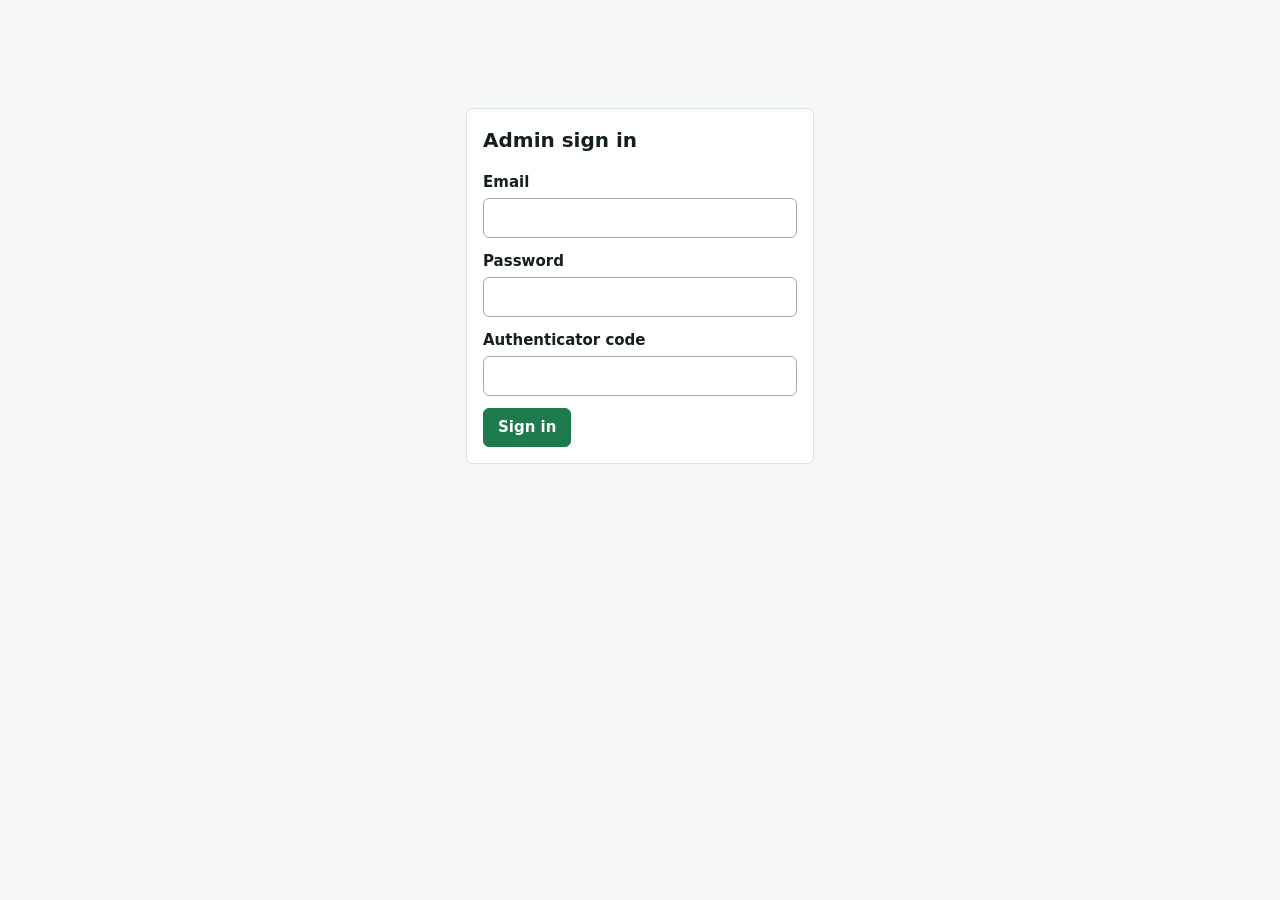
==== commit 6851b066: "Add secure admin panel with MFA, roles, posts and audit log" ====
--- a/admin-ui/index.html
+++ b/admin-ui/index.html
@@ -2,685 +2,13 @@
 <html lang="en">
 <head>
 <meta charset="utf-8">
-<meta name="viewport" content="width=device-width,initial-scale=1">
-<title>FPL Weekly — Admin</title>
-<style>
-:root{
-  --bg:#f2f7f2;--card:#fff;--text:#1b2e1f;--muted:#5f6f63;
-  --green:#17a673;--green2:#0e7a54;--green-light:#e2f0e9;
-  --line:#d8e4dc;--red:#c0473f;--amber:#b8860b;--shadow:0 6px 22px rgba(23,50,30,.07);
-}
-*{box-sizing:border-box}
-body{margin:0;background:var(--bg);color:var(--text);
-  font-family:-apple-system,BlinkMacSystemFont,"Segoe UI",Roboto,Arial,sans-serif;
-  -webkit-font-smoothing:antialiased}
-button,input,select,textarea{font:inherit}
-
-/* ---------- LOGIN ---------- */
-.login-wrap{
-  min-height:100vh;display:grid;place-items:center;padding:24px;
-  background:linear-gradient(135deg,#0e7a54,#17a673);
-}
-.login{
-  width:100%;max-width:420px;background:#fff;border-radius:18px;
-  padding:34px 30px;box-shadow:0 24px 60px rgba(0,0,0,.25);
-}
-.login-logo{
-  width:54px;height:54px;border-radius:14px;background:var(--green);
-  color:#fff;display:grid;place-items:center;font-weight:900;font-size:22px;
-  margin-bottom:18px;
-}
-.login h1{font-size:20px;margin:0 0 6px}
-.login p{font-size:12.5px;color:var(--muted);margin:0 0 22px;line-height:1.5}
-.login label{font-size:11px;font-weight:800;display:block;margin-bottom:6px;color:var(--text)}
-.login .input-wrap{position:relative;margin-bottom:14px}
-.login .input-wrap input{
-  width:100%;border:1px solid var(--line);border-radius:11px;padding:13px 42px 13px 13px;
-  outline:none;background:#f8faf9;
-}
-.login .input-wrap input:focus{border-color:var(--green);background:#fff}
-.login .input-wrap .toggle-pw{
-  position:absolute;right:10px;top:50%;transform:translateY(-50%);
-  border:0;background:none;color:var(--muted);cursor:pointer;font-size:14px;
-  padding:6px;line-height:1;
-}
-.login-btn{
-  width:100%;background:var(--green);color:#fff;border:0;border-radius:11px;
-  padding:13px;font-weight:800;cursor:pointer;font-size:14px;margin-top:6px;
-}
-.login-btn:active{transform:scale(.99)}
-.login-btn:disabled{opacity:.6;cursor:not-allowed}
-.login-error{
-  background:#fdeaea;color:#a53434;border-radius:10px;padding:10px 12px;
-  font-size:12px;margin-bottom:14px;display:none;
-}
-.login-error.show{display:block}
-.demo-creds{
-  background:var(--green-light);color:var(--green2);border-radius:10px;
-  padding:12px 14px;font-size:11.5px;margin-top:20px;line-height:1.7;
-}
-.demo-creds b{display:block;margin-bottom:6px;font-size:12px}
-.demo-creds code{
-  background:rgba(255,255,255,.7);padding:1px 6px;border-radius:4px;
-  font-family:ui-monospace,SFMono-Regular,Menlo,monospace;font-size:11px;
-}
-.login-foot{
-  text-align:center;font-size:11px;color:var(--muted);margin-top:18px;
-}
-.switch{position:relative;display:inline-block;width:44px;height:26px;flex:none}
-.switch input{opacity:0;width:0;height:0}
-.switch .slider{
-  position:absolute;inset:0;background:#d7ded9;border-radius:999px;
-  cursor:pointer;transition:background .15s;
-}
-.switch .slider::before{
-  content:"";position:absolute;width:20px;height:20px;left:3px;top:3px;
-  background:#fff;border-radius:50%;transition:transform .15s;
-  box-shadow:0 1px 3px rgba(0,0,0,.25);
-}
-.switch input:checked + .slider{background:var(--green)}
-.switch input:checked + .slider::before{transform:translateX(18px)}
-.switch input:disabled + .slider{opacity:.5;cursor:not-allowed}
-.setting-row{
-  display:flex;align-items:center;justify-content:space-between;gap:16px;
-  padding:16px 0;border-bottom:1px solid var(--border,#e6ede8);
-}
-.setting-row:last-child{border-bottom:0}
-.setting-row .setting-label b{display:block;font-size:14px}
-.setting-row .setting-label span{font-size:12px;color:var(--muted)}
-
-/* ---------- LAYOUT ---------- */
-.layout{display:grid;grid-template-columns:236px 1fr;min-height:100vh}
-aside{
-  background:#0e1f18;color:#cfe0d5;padding:18px 14px;
-  position:sticky;top:0;height:100vh;overflow-y:auto;
-}
-.aside-brand{display:flex;align-items:center;gap:10px;padding:0 6px 18px;border-bottom:1px solid #1c3327}
-.aside-logo{
-  width:36px;height:36px;border-radius:10px;background:var(--green);
-  color:#fff;display:grid;place-items:center;font-weight:900;
-}
-.aside-brand h1{font-size:14px;color:#fff;margin:0}
-.aside-brand small{display:block;font-size:10.5px;color:#7b9889;margin-top:2px}
-.aside-user{
-  padding:14px 8px;border-bottom:1px solid #1c3327;margin-bottom:10px;
-}
-.aside-user b{display:block;font-size:13px;color:#fff}
-.aside-user span{font-size:11px;color:#8aa396}
-.aside-user .role{
-  display:inline-block;margin-top:6px;background:#1a3429;color:#7de0b8;
-  border-radius:6px;padding:2px 8px;font-size:10px;font-weight:800;text-transform:uppercase;
-}
-aside nav a{
-  display:flex;align-items:center;gap:10px;color:#b9cec1;text-decoration:none;
-  padding:10px 12px;border-radius:9px;font-size:13px;font-weight:600;
-  margin-bottom:2px;cursor:pointer;transition:background .12s;
-}
-aside nav a.active{background:#1a3429;color:#fff}
-aside nav a:hover{background:#16291f}
-aside nav a .ico{width:16px;text-align:center;font-size:14px}
-aside nav a .count{
-  margin-left:auto;background:#e0553f;color:#fff;font-size:10px;font-weight:800;
-  border-radius:99px;padding:1px 7px;min-width:18px;text-align:center;
-}
-aside nav a .count.hidden{display:none}
-.aside-foot{
-  padding:14px 8px 0;border-top:1px solid #1c3327;margin-top:14px;
-  font-size:10.5px;color:#5a7264;
-}
-.aside-logout{
-  margin-top:10px;width:100%;background:#1a3429;color:#b9cec1;border:0;
-  border-radius:8px;padding:9px;font-size:11.5px;font-weight:700;cursor:pointer;
-}
-.aside-logout:hover{background:#22412f;color:#fff}
-
-main{padding:26px 32px 60px;max-width:1300px;width:100%}
-.page-head{display:flex;align-items:flex-start;justify-content:space-between;margin-bottom:22px;gap:16px;flex-wrap:wrap}
-.page-head h2{font-size:22px;margin:0 0 4px}
-.page-head p{font-size:13px;color:var(--muted);margin:0;max-width:640px}
-
-/* ---------- SEARCH BAR ---------- */
-.search-bar{
-  background:#fff;border:1px solid var(--line);border-radius:14px;
-  padding:14px 18px;margin-bottom:14px;box-shadow:var(--shadow);
-}
-.search-input-wrap{position:relative;flex:1;min-width:220px}
-.search-input-wrap .search-icon{
-  position:absolute;left:12px;top:50%;transform:translateY(-50%);
-  color:var(--muted);font-size:13px;pointer-events:none;
-}
-.search-input{
-  width:100%;border:1px solid var(--line);border-radius:10px;
-  padding:10px 12px 10px 34px;outline:none;background:#f8faf9;font-size:12.5px;
-}
-.search-input:focus{border-color:var(--green);background:#fff}
-.search-row{display:flex;gap:10px;align-items:center;flex-wrap:wrap}
-
-/* ---------- CARDS ---------- */
-.cards{display:grid;grid-template-columns:repeat(4,1fr);gap:12px;margin-bottom:22px}
-.cards.two{grid-template-columns:repeat(2,1fr)}
-.card{background:#fff;border:1px solid var(--line);border-radius:14px;padding:16px;box-shadow:var(--shadow)}
-.card .k{font-size:11px;color:var(--muted);text-transform:uppercase;letter-spacing:.5px;font-weight:800}
-.card .v{font-size:26px;font-weight:800;margin-top:6px;line-height:1.1}
-.card .d{font-size:11px;color:var(--muted);margin-top:6px}
-.card.accent{background:linear-gradient(135deg,var(--green),var(--green2));color:#fff;border:0}
-.card.accent .k{color:rgba(255,255,255,.8)}
-.card.accent .d{color:rgba(255,255,255,.8)}
-
-/* ---------- PANELS ---------- */
-.panel{background:#fff;border:1px solid var(--line);border-radius:14px;overflow:hidden;margin-bottom:20px;box-shadow:var(--shadow)}
-.panel-head{
-  display:flex;align-items:center;justify-content:space-between;
-  padding:14px 18px;border-bottom:1px solid var(--line);gap:12px;flex-wrap:wrap;
-}
-.panel-head h3{margin:0;font-size:14px}
-.panel-head .sub{font-size:11.5px;color:var(--muted);margin-top:2px}
-.panel-body{padding:0}
-
-/* ---------- TABLE ---------- */
-table{width:100%;border-collapse:collapse;font-size:12.5px}
-th,td{text-align:left;padding:12px 18px;border-bottom:1px solid var(--line);vertical-align:middle}
-th{font-size:10.5px;color:var(--muted);text-transform:uppercase;letter-spacing:.5px;font-weight:800;background:#fafcfb}
-tr:last-child td{border-bottom:0}
-tr:hover td{background:#fafcfb}
-td b{font-weight:700}
-td .sub{display:block;font-size:11px;color:var(--muted);margin-top:2px}
-code{font-family:ui-monospace,SFMono-Regular,Menlo,monospace;font-size:11.5px;background:#eef3ef;padding:2px 6px;border-radius:5px}
-
-/* ---------- BADGES ---------- */
-.badge{display:inline-block;padding:3px 9px;border-radius:6px;font-size:10px;font-weight:800;text-transform:uppercase;letter-spacing:.3px}
-.b-pending{background:#fff4dc;color:#9b6500}
-.b-success,.b-live,.b-open-gw{background:#e5f8ef;color:#0e7a54}
-.b-failed,.b-open{background:#fdeaea;color:#a53434}
-.b-refunded,.b-reviewing{background:#e9eef7;color:#3c65a7}
-.b-final{background:#e6f2e9;color:#1f6d4b}
-.b-locked,.b-progress{background:#efe8fb;color:#5b3ca0}
-.b-telebirr{background:#f3ecfc;color:#5a2d82}
-.b-cbe{background:#fbeaea;color:#8b2e2e}
-.b-internal{background:#eef3ef;color:var(--green2)}
-.b-dismissed{background:#eef3ef;color:var(--muted)}
-.b-confirmed{background:#fdeaea;color:#a53434}
-
-/* ---------- BUTTONS ---------- */
-.btn{
-  border:0;border-radius:9px;padding:7px 13px;font-weight:700;font-size:11.5px;
-  cursor:pointer;transition:transform .1s;
-}
-.btn:active{transform:scale(.97)}
-.btn + .btn{margin-left:6px}
-.btn-approve{background:var(--green);color:#fff}
-.btn-reject{background:#fbeaea;color:var(--red)}
-.btn-ghost{background:#eef3ef;color:var(--text)}
-.btn-primary{background:var(--green);color:#fff}
-.btn-sm{padding:5px 10px;font-size:11px}
-
-/* ---------- EMPTY / TOAST ---------- */
-.empty{padding:34px 24px;text-align:center;color:var(--muted);font-size:13px}
-.empty .big{font-size:28px;margin-bottom:6px;opacity:.5}
-.toast{
-  position:fixed;bottom:24px;left:50%;transform:translate(-50%,15px);
-  background:#17212b;color:#fff;padding:11px 18px;border-radius:11px;
-  font-size:12.5px;opacity:0;transition:.2s;z-index:99;max-width:80%;
-}
-.toast.show{opacity:1;transform:translate(-50%,0)}
-
-/* ---------- MODAL ---------- */
-.modal{position:fixed;inset:0;background:rgba(0,0,0,.43);display:none;align-items:center;justify-content:center;z-index:50;padding:20px}
-.modal.show{display:flex}
-.modal-card{background:#fff;border-radius:16px;padding:24px;width:100%;max-width:460px;max-height:88vh;overflow:auto}
-.modal-card h3{margin:0 0 6px;font-size:16px}
-.modal-card p{font-size:12.5px;color:var(--muted);margin:0 0 16px;line-height:1.5}
-.modal-card label{font-size:11px;font-weight:800;display:block;margin-bottom:6px}
-.modal-card input,.modal-card select{
-  width:100%;border:1px solid var(--line);border-radius:10px;padding:11px;
-  outline:none;background:#f8faf9;margin-bottom:12px;
-}
-.modal-card input:focus,.modal-card select:focus{border-color:var(--green);background:#fff}
-.modal-actions{display:flex;gap:8px;margin-top:16px}
-.modal-actions .btn{flex:1;padding:11px}
-
-/* ---------- RESPONSIVE ---------- */
-@media (max-width:900px){
-  .layout{grid-template-columns:1fr}
-  aside{position:relative;height:auto;width:100%}
-  aside nav{display:flex;overflow-x:auto;gap:4px}
-  aside nav a{white-space:nowrap}
-  .cards{grid-template-columns:repeat(2,1fr)}
-  main{padding:18px}
-}
-</style>
+<meta name="viewport" content="width=device-width, initial-scale=1">
+<meta name="robots" content="noindex,nofollow">
+<title>FPL Platform · Admin</title>
+<link rel="stylesheet" href="admin.css">
 </head>
 <body>
-
-<!-- ============================================================
-     LOGIN VIEW
-     ============================================================ -->
-<div id="loginView" class="login-wrap">
-  <form class="login" onsubmit="event.preventDefault(); doLogin();">
-    <div class="login-logo">F</div>
-    <h1>FPL Weekly Admin</h1>
-    <p>Sign in with your admin account.</p>
-    <div class="login-error" id="loginError"></div>
-    <label>Email / phone</label>
-    <div class="input-wrap"><input id="loginEmail" type="text" autocomplete="username" value="admin@example.com"></div>
-    <label>Password</label>
-    <div class="input-wrap">
-      <input id="loginPassword" type="password" autocomplete="current-password">
-      <button type="button" class="toggle-pw" onclick="togglePw()">👁</button>
-    </div>
-    <button class="login-btn" id="loginBtn" type="submit">Sign in</button>
-    <p class="login-foot">FPL Weekly · admin panel</p>
-  </form>
-</div>
-
-<!-- ============================================================
-     APP VIEW
-     ============================================================ -->
-<div id="appView" class="layout" style="display:none">
-  <aside>
-    <div class="aside-brand">
-      <div class="aside-logo">F</div>
-      <div><h1>FPL Weekly</h1><small>Admin dashboard</small></div>
-    </div>
-    <div class="aside-user">
-      <b id="asideUserName">—</b>
-      <span id="asideUserEmail">—</span>
-      <span class="role" id="asideUserRole">—</span>
-    </div>
-    <nav id="mainNav">
-      <a data-view="overview" class="active"><span class="ico">◈</span> Overview</a>
-      <a data-view="deposits" data-roles="finance_admin,super_admin"><span class="ico">⬇</span> Deposits <span class="count hidden" id="cntDeposits">0</span></a>
-      <a data-view="withdrawals" data-roles="finance_admin,super_admin"><span class="ico">⬆</span> Withdrawals <span class="count hidden" id="cntWithdrawals">0</span></a>
-      <a data-view="gameweeks"><span class="ico">▣</span> Gameweeks</a>
-      <a data-view="users"><span class="ico">●</span> Users</a>
-      <a data-view="fraud"><span class="ico">⚑</span> Fraud <span class="count hidden" id="cntFraud">0</span></a>
-      <a data-view="audit"><span class="ico">✎</span> Audit log</a>
-      <a data-view="settings" data-roles="super_admin"><span class="ico">⚙</span> Settings</a>
-    </nav>
-    <div class="aside-foot">
-      <div>Full record editing (roles, raw tables) is still in the <a href="/admin" style="color:#7de0b8">sqladmin panel</a>.</div>
-      <button class="aside-logout" onclick="doLogout()">Log out</button>
-    </div>
-  </aside>
-
-  <main id="mainContent">
-    <!-- views are rendered here by JS -->
-  </main>
-</div>
-
-<div id="modal" class="modal">
-  <div class="modal-card" id="modalCard"></div>
-</div>
-<div id="toast" class="toast"></div>
-
-<script>
-// ============================================================
-// AUTH
-// ============================================================
-const API_BASE = "";
-let authToken = sessionStorage.getItem("admin_token") || null;
-let authRole = sessionStorage.getItem("admin_role") || null;
-let authEmail = sessionStorage.getItem("admin_email") || null;
-
-async function api(path, options = {}) {
-  const headers = { "Content-Type": "application/json", ...(options.headers || {}) };
-  if (authToken) headers.Authorization = `Bearer ${authToken}`;
-  const resp = await fetch(`${API_BASE}${path}`, { ...options, headers });
-  if (resp.status === 401) { doLogout(); throw new Error("Session expired — please sign in again."); }
-  if (!resp.ok) {
-    const body = await resp.json().catch(() => ({}));
-    throw new Error(body.detail || `Request failed (${resp.status})`);
-  }
-  return resp.status === 204 ? null : resp.json();
-}
-
-function togglePw() {
-  const el = document.getElementById("loginPassword");
-  el.type = el.type === "password" ? "text" : "password";
-}
-
-async function doLogin() {
-  const email = document.getElementById("loginEmail").value.trim();
-  const password = document.getElementById("loginPassword").value;
-  const btn = document.getElementById("loginBtn");
-  const err = document.getElementById("loginError");
-  err.classList.remove("show");
-  btn.disabled = true; btn.textContent = "Signing in…";
-  try {
-    const form = new URLSearchParams();
-    form.set("username", email);
-    form.set("password", password);
-    const resp = await fetch("/auth/login", { method: "POST", body: form });
-    if (!resp.ok) throw new Error("Invalid credentials");
-    const data = await resp.json();
-    authToken = data.access_token;
-    const payload = JSON.parse(atob(authToken.split(".")[1]));
-    authRole = payload.role;
-    authEmail = email;
-    sessionStorage.setItem("admin_token", authToken);
-    sessionStorage.setItem("admin_role", authRole);
-    sessionStorage.setItem("admin_email", authEmail);
-    enterApp();
-  } catch (e) {
-    err.textContent = e.message || "Sign-in failed.";
-    err.classList.add("show");
-  } finally {
-    btn.disabled = false; btn.textContent = "Sign in";
-  }
-}
-
-function doLogout() {
-  authToken = null; authRole = null; authEmail = null;
-  sessionStorage.clear();
-  document.getElementById("appView").style.display = "none";
-  document.getElementById("loginView").style.display = "grid";
-}
-
-function enterApp() {
-  document.getElementById("loginView").style.display = "none";
-  document.getElementById("appView").style.display = "grid";
-  document.getElementById("asideUserName").textContent = authEmail;
-  document.getElementById("asideUserEmail").textContent = authEmail;
-  document.getElementById("asideUserRole").textContent = authRole.replace(/_/g, " ");
-
-  document.querySelectorAll("#mainNav a").forEach(a => {
-    const roles = a.dataset.roles;
-    if (roles && !roles.split(",").includes(authRole)) { a.style.display = "none"; }
-    a.onclick = () => go(a.dataset.view);
-  });
-  go("overview");
-}
-
-// ============================================================
-// NAVIGATION
-// ============================================================
-function go(view) {
-  document.querySelectorAll("#mainNav a").forEach(a => a.classList.toggle("active", a.dataset.view === view));
-  const renderers = { overview: renderOverview, deposits: renderDeposits, withdrawals: renderWithdrawals, gameweeks: renderGameweeks, users: renderUsers, fraud: renderFraud, audit: renderAudit, settings: renderSettings };
-  (renderers[view] || renderOverview)();
-}
-
-function etb(n) { return Number(n).toLocaleString("en-US", { maximumFractionDigits: 0 }) + " ETB"; }
-function badgeClass(status) {
-  const map = { pending: "b-pending", approved: "b-success", success: "b-success", rejected: "b-failed", failed: "b-failed", cancelled: "b-dismissed", processing: "b-progress", registration_open: "b-open-gw", registration_locked: "b-locked", archived: "b-final" };
-  return map[status] || "b-internal";
-}
-function toast(msg) {
-  const t = document.getElementById("toast");
-  t.textContent = msg; t.classList.add("show");
-  setTimeout(() => t.classList.remove("show"), 2600);
-}
-function closeModal() { document.getElementById("modal").classList.remove("show"); }
-
-// ============================================================
-// OVERVIEW
-// ============================================================
-async function renderOverview() {
-  const main = document.getElementById("mainContent");
-  main.innerHTML = `<div class="page-head"><div><h2>Overview</h2><p>Live status across the current gameweek and pending admin actions.</p></div></div><div class="cards" id="ovCards"><div class="empty">Loading…</div></div>`;
-  try {
-    const d = await api("/admin-api/overview");
-    document.getElementById("ovCards").outerHTML = `
-    <div class="cards">
-      <div class="card accent"><div class="k">Current gameweek</div><div class="v">${d.current_gw_number ? "GW " + d.current_gw_number : "None open"}</div></div>
-      <div class="card accent"><div class="k">Participants</div><div class="v">${d.participants}</div></div>
-      <div class="card accent"><div class="k">Prize pool</div><div class="v">${etb(d.prize_pool)}</div></div>
-      <div class="card"><div class="k">Registered users</div><div class="v">${d.total_users}</div></div>
-    </div>
-    <div class="cards">
-      <div class="card"><div class="k">Pending deposits</div><div class="v">${d.pending_deposits}</div><div class="d">${etb(d.pending_deposit_amount)}</div></div>
-      <div class="card"><div class="k">Pending withdrawals</div><div class="v">${d.pending_withdrawals}</div><div class="d">${etb(d.pending_withdrawal_amount)}</div></div>
-      <div class="card"><div class="k">Completed payouts</div><div class="v">${etb(d.completed_payout_amount)}</div></div>
-      <div class="card"><div class="k">Open fraud alerts</div><div class="v">${d.open_fraud_alerts}</div></div>
-    </div>`;
-    const cnt = id => document.getElementById(id);
-    if (cnt("cntDeposits")) { cnt("cntDeposits").textContent = d.pending_deposits; cnt("cntDeposits").classList.toggle("hidden", d.pending_deposits === 0); }
-    if (cnt("cntWithdrawals")) { cnt("cntWithdrawals").textContent = d.pending_withdrawals; cnt("cntWithdrawals").classList.toggle("hidden", d.pending_withdrawals === 0); }
-    if (cnt("cntFraud")) { cnt("cntFraud").textContent = d.open_fraud_alerts; cnt("cntFraud").classList.toggle("hidden", d.open_fraud_alerts === 0); }
-  } catch (e) { main.querySelector(".cards").innerHTML = `<div class="empty">${e.message}</div>`; }
-}
-
-// ============================================================
-// DEPOSITS
-// ============================================================
-async function renderDeposits() {
-  const main = document.getElementById("mainContent");
-  main.innerHTML = `<div class="page-head"><div><h2>Deposits</h2><p>Verify Telebirr/CBE transaction IDs against your statement before approving.</p></div></div>
-    <div class="panel"><div class="panel-head"><h3>All deposit requests</h3></div><div class="panel-body" id="depositsBody"><div class="empty">Loading…</div></div></div>`;
-  try {
-    const rows = await api("/deposits");
-    const body = document.getElementById("depositsBody");
-    body.innerHTML = rows.length ? `<table><thead><tr><th>Method</th><th>Amount</th><th>Transaction ID</th><th>Status</th><th>Submitted</th><th></th></tr></thead><tbody>
-      ${rows.map(d => `<tr>
-        <td><span class="badge b-${d.method}">${d.method}</span></td>
-        <td><b>${etb(d.amount)}</b></td>
-        <td><code>${d.transaction_id}</code></td>
-        <td><span class="badge ${badgeClass(d.status)}">${d.status}</span></td>
-        <td class="sub">${new Date(d.created_at).toLocaleString()}</td>
-        <td>${d.status === "pending" ? `<button class="btn btn-approve btn-sm" onclick="approveDeposit('${d.id}')">Approve</button><button class="btn btn-reject btn-sm" onclick="rejectDeposit('${d.id}')">Reject</button>` : ""}</td>
-      </tr>`).join("")}
-    </tbody></table>` : `<div class="empty"><div class="big">✓</div>No deposit requests yet.</div>`;
-  } catch (e) {
-    document.getElementById("depositsBody").innerHTML = `<div class="empty">${e.message}</div>`;
-  }
-}
-async function approveDeposit(id) {
-  try { await api(`/deposits/${id}/approve`, { method: "POST" }); toast("Deposit approved and wallet credited"); renderDeposits(); }
-  catch (e) { toast(e.message); }
-}
-async function rejectDeposit(id) {
-  const reason = prompt("Reason for rejecting this deposit?");
-  if (reason === null) return;
-  try { await api(`/deposits/${id}/reject?reason=${encodeURIComponent(reason)}`, { method: "POST" }); toast("Deposit rejected"); renderDeposits(); }
-  catch (e) { toast(e.message); }
-}
-
-// ============================================================
-// WITHDRAWALS
-// ============================================================
-async function renderWithdrawals() {
-  const main = document.getElementById("mainContent");
-  main.innerHTML = `<div class="page-head"><div><h2>Withdrawals</h2><p>Approving marks it as paid — you still send the money manually (no payment provider is wired up).</p></div></div>
-    <div class="panel"><div class="panel-head"><h3>All withdrawal requests</h3></div><div class="panel-body" id="withdrawalsBody"><div class="empty">Loading…</div></div></div>`;
-  try {
-    const rows = await api("/withdrawals");
-    const body = document.getElementById("withdrawalsBody");
-    body.innerHTML = rows.length ? `<table><thead><tr><th>Amount</th><th>Destination</th><th>Status</th><th>Requested</th><th></th></tr></thead><tbody>
-      ${rows.map(w => `<tr>
-        <td><b>${etb(w.amount)}</b></td>
-        <td><code>${w.destination_account}</code></td>
-        <td><span class="badge ${badgeClass(w.status)}">${w.status}</span></td>
-        <td class="sub">${new Date(w.requested_at).toLocaleString()}</td>
-        <td>${w.status === "pending" ? `<button class="btn btn-approve btn-sm" onclick="approveWithdrawal('${w.id}')">Approve</button><button class="btn btn-reject btn-sm" onclick="rejectWithdrawal('${w.id}')">Reject</button>` : ""}</td>
-      </tr>`).join("")}
-    </tbody></table>` : `<div class="empty"><div class="big">✓</div>No withdrawal requests yet.</div>`;
-  } catch (e) {
-    document.getElementById("withdrawalsBody").innerHTML = `<div class="empty">${e.message}</div>`;
-  }
-}
-async function approveWithdrawal(id) {
-  try { await api(`/withdrawals/${id}/approve`, { method: "POST" }); toast("Marked as paid"); renderWithdrawals(); }
-  catch (e) { toast(e.message); }
-}
-async function rejectWithdrawal(id) {
-  const reason = prompt("Reason for rejecting this withdrawal?");
-  if (reason === null) return;
-  try { await api(`/withdrawals/${id}/reject?reason=${encodeURIComponent(reason)}`, { method: "POST" }); toast("Withdrawal rejected — funds returned to wallet"); renderWithdrawals(); }
-  catch (e) { toast(e.message); }
-}
-
-// ============================================================
-// GAMEWEEKS
-// ============================================================
-async function renderGameweeks() {
-  const main = document.getElementById("mainContent");
-  main.innerHTML = `<div class="page-head"><div><h2>Gameweeks</h2><p>Open a new gameweek for registration.</p></div><button class="btn btn-primary" onclick="openCreateGameweek()">+ New gameweek</button></div>
-    <div class="panel"><div class="panel-head"><h3>All gameweeks</h3></div><div class="panel-body" id="gwBody"><div class="empty">Loading…</div></div></div>`;
-  try {
-    const rows = await api("/admin-api/gameweeks");
-    const body = document.getElementById("gwBody");
-    body.innerHTML = rows.length ? `<table><thead><tr><th>GW</th><th>Entry fee</th><th>Participants</th><th>Prize pool</th><th>Deadline</th><th>Status</th></tr></thead><tbody>
-      ${rows.map(g => `<tr>
-        <td><b>GW${g.gw_number}</b></td>
-        <td>${etb(g.entry_fee)}</td>
-        <td>${g.participants}</td>
-        <td>${etb(g.prize_pool)}</td>
-        <td class="sub">${new Date(g.registration_deadline).toLocaleString()}</td>
-        <td><span class="badge ${badgeClass(g.status)}">${g.status.replace(/_/g, " ")}</span></td>
-      </tr>`).join("")}
-    </tbody></table>` : `<div class="empty"><div class="big">▣</div>No gameweeks yet — create one to get started.</div>`;
-  } catch (e) {
-    document.getElementById("gwBody").innerHTML = `<div class="empty">${e.message}</div>`;
-  }
-}
-function openCreateGameweek() {
-  document.getElementById("modalCard").innerHTML = `
-    <h3>New gameweek</h3>
-    <p>Opens immediately for registration.</p>
-    <label>Gameweek number</label>
-    <input id="gwNumber" type="number" min="1">
-    <label>Entry fee (ETB)</label>
-    <input id="gwEntryFee" type="number" value="200">
-    <label>Registration deadline</label>
-    <input id="gwDeadline" type="datetime-local">
-    <div class="modal-actions">
-      <button class="btn btn-ghost" onclick="closeModal()">Cancel</button>
-      <button class="btn btn-primary" onclick="submitCreateGameweek()">Create</button>
-    </div>`;
-  document.getElementById("modal").classList.add("show");
-}
-async function submitCreateGameweek() {
-  const gw_number = parseInt(document.getElementById("gwNumber").value, 10);
-  const entry_fee = parseFloat(document.getElementById("gwEntryFee").value);
-  const deadline = document.getElementById("gwDeadline").value;
-  if (!gw_number || !deadline) { toast("Fill in all fields"); return; }
-  try {
-    await api("/admin-api/gameweeks", { method: "POST", body: JSON.stringify({ gw_number, entry_fee, registration_deadline: new Date(deadline).toISOString() }) });
-    toast(`Gameweek ${gw_number} created`);
-    closeModal();
-    renderGameweeks();
-  } catch (e) { toast(e.message); }
-}
-
-// ============================================================
-// USERS (read-only — role changes stay in sqladmin for now)
-// ============================================================
-async function renderUsers() {
-  const main = document.getElementById("mainContent");
-  main.innerHTML = `<div class="page-head"><div><h2>Users</h2><p>Read-only. Role and account changes are made in the sqladmin panel.</p></div></div>
-    <div class="panel"><div class="panel-head"><h3>Registered users</h3></div><div class="panel-body" id="usersBody"><div class="empty">Loading…</div></div></div>`;
-  try {
-    const rows = await api("/admin-api/users");
-    const body = document.getElementById("usersBody");
-    body.innerHTML = rows.length ? `<table><thead><tr><th>Name</th><th>Phone</th><th>FPL team</th><th>Balance</th><th>Joined</th></tr></thead><tbody>
-      ${rows.map(u => `<tr>
-        <td><b>${u.full_name || "—"}</b></td>
-        <td>${u.phone_number || "—"}</td>
-        <td>${u.fpl_team_name || "<span class='sub'>Not registered</span>"}</td>
-        <td>${etb(u.available_balance)}</td>
-        <td class="sub">${new Date(u.created_at).toLocaleDateString()}</td>
-      </tr>`).join("")}
-    </tbody></table>` : `<div class="empty">No users yet.</div>`;
-  } catch (e) {
-    document.getElementById("usersBody").innerHTML = `<div class="empty">${e.message}</div>`;
-  }
-}
-
-// ============================================================
-// FRAUD ALERTS
-// ============================================================
-async function renderFraud() {
-  const main = document.getElementById("mainContent");
-  main.innerHTML = `<div class="page-head"><div><h2>Fraud alerts</h2><p>Flagged automatically (e.g. reconciliation mismatches, duplicate FPL IDs).</p></div></div>
-    <div class="panel"><div class="panel-head"><h3>All alerts</h3></div><div class="panel-body" id="fraudBody"><div class="empty">Loading…</div></div></div>`;
-  try {
-    const rows = await api("/admin-api/fraud-alerts");
-    const body = document.getElementById("fraudBody");
-    body.innerHTML = rows.length ? `<table><thead><tr><th>Category</th><th>Description</th><th>Status</th><th>Raised</th><th></th></tr></thead><tbody>
-      ${rows.map(a => `<tr>
-        <td><b>${a.category}</b></td>
-        <td>${a.description}</td>
-        <td><span class="badge ${a.resolved ? "b-success" : "b-pending"}">${a.resolved ? "resolved" : "open"}</span></td>
-        <td class="sub">${new Date(a.created_at).toLocaleString()}</td>
-        <td>${!a.resolved ? `<button class="btn btn-approve btn-sm" onclick="resolveFraud('${a.id}')">Mark resolved</button>` : ""}</td>
-      </tr>`).join("")}
-    </tbody></table>` : `<div class="empty"><div class="big">✓</div>No fraud alerts.</div>`;
-  } catch (e) {
-    document.getElementById("fraudBody").innerHTML = `<div class="empty">${e.message}</div>`;
-  }
-}
-async function resolveFraud(id) {
-  try { await api(`/admin-api/fraud-alerts/${id}/resolve`, { method: "POST" }); toast("Marked resolved"); renderFraud(); }
-  catch (e) { toast(e.message); }
-}
-
-// ============================================================
-// AUDIT LOG (read-only, append-only)
-// ============================================================
-async function renderAudit() {
-  const main = document.getElementById("mainContent");
-  main.innerHTML = `<div class="page-head"><div><h2>Audit log</h2><p>Every admin action that touches money or scores, in order.</p></div></div>
-    <div class="panel"><div class="panel-head"><h3>Recent actions</h3></div><div class="panel-body" id="auditBody"><div class="empty">Loading…</div></div></div>`;
-  try {
-    const rows = await api("/admin-api/audit-log");
-    const body = document.getElementById("auditBody");
-    body.innerHTML = rows.length ? `<table><thead><tr><th>Action</th><th>Entity</th><th>When</th></tr></thead><tbody>
-      ${rows.map(l => `<tr>
-        <td><b>${l.action.replace(/_/g, " ")}</b></td>
-        <td><code>${l.entity_type}</code> <span class="sub">${l.entity_id.slice(0, 8)}…</span></td>
-        <td class="sub">${new Date(l.created_at).toLocaleString()}</td>
-      </tr>`).join("")}
-    </tbody></table>` : `<div class="empty">No actions recorded yet.</div>`;
-  } catch (e) {
-    document.getElementById("auditBody").innerHTML = `<div class="empty">${e.message}</div>`;
-  }
-}
-
-document.getElementById("modal").onclick = e => { if (e.target.id === "modal") closeModal(); };
-
-// ============================================================
-// SETTINGS (super admin only)
-// ============================================================
-async function renderSettings() {
-  const main = document.getElementById("mainContent");
-  main.innerHTML = `<div class="page-head"><div><h2>Settings</h2><p>Platform-wide toggles. Changes apply immediately across the Mini App.</p></div></div>
-    <div class="panel"><div class="panel-head"><h3>Advertising</h3></div><div class="panel-body" id="settingsBody"><div class="empty">Loading…</div></div></div>`;
-  try {
-    const s = await api("/admin-api/settings");
-    const body = document.getElementById("settingsBody");
-    body.innerHTML = `
-      <div class="setting-row">
-        <div class="setting-label">
-          <b>Show ads in the Mini App</b>
-          <span>When off, the ad banner slots are removed entirely — not just hidden.</span>
-        </div>
-        <label class="switch">
-          <input type="checkbox" id="adsEnabledToggle" ${s.ads_enabled ? "checked" : ""}>
-          <span class="slider"></span>
-        </label>
-      </div>`;
-    document.getElementById("adsEnabledToggle").onchange = async (e) => {
-      const next = e.target.checked;
-      e.target.disabled = true;
-      try {
-        await api("/admin-api/settings", { method: "PATCH", body: JSON.stringify({ ads_enabled: next }) });
-        toast(next ? "Ads turned on" : "Ads turned off");
-      } catch (err) {
-        e.target.checked = !next;
-        toast(err.message);
-      } finally {
-        e.target.disabled = false;
-      }
-    };
-  } catch (e) {
-    document.getElementById("settingsBody").innerHTML = `<div class="empty">${e.message}</div>`;
-  }
-}
-
-// ============================================================
-// INIT
-// ============================================================
-if (authToken) { enterApp(); } 
-</script>
+<div id="app"></div>
+<script src="admin.js"></script>
 </body>
 </html>
--- a/admin-ui/admin.css
+++ b/admin-ui/admin.css
@@ -0,0 +1,41 @@
+:root{--white:#fff;--paper:#f5f8f5;--ink:#15201a;--muted:#58675e;--line:#d9e2dc;--green:#1c7a4b;--green-deep:#14593a;--green-tint:#e7f2eb;--danger:#b42318;--danger-tint:#fdeceb;--radius:6px;--font:system-ui,-apple-system,"Segoe UI",Roboto,sans-serif}
+@media (prefers-color-scheme:dark){:root{--white:#111814;--paper:#0c120f;--ink:#e8efe9;--muted:#9bafa3;--line:#27352c;--green:#3fae78;--green-deep:#7fd3a5;--green-tint:#16261d;--danger:#f0857b;--danger-tint:#2b1512}}
+*{box-sizing:border-box}
+body{margin:0;background:var(--paper);color:var(--ink);font:15px/1.5 var(--font)}
+h1{font-size:1.25rem;margin:0 0 16px}h2{font-size:1rem;margin:0 0 8px}
+a{color:var(--green-deep)}
+button,input,select,textarea{font:inherit;color:inherit}
+:focus-visible{outline:3px solid var(--green);outline-offset:2px}
+.layout{display:grid;grid-template-columns:220px 1fr;min-height:100vh}
+nav{background:var(--white);border-right:1px solid var(--line);padding:16px 12px;display:flex;flex-direction:column;gap:2px}
+nav .brand{font-weight:700;color:var(--green-deep);padding:4px 10px 14px}
+nav button{text-align:left;background:none;border:0;padding:8px 10px;border-radius:var(--radius);cursor:pointer}
+nav button:hover{background:var(--green-tint)}
+nav button[aria-current=page]{background:var(--green-tint);color:var(--green-deep);font-weight:650}
+nav .who{margin-top:auto;padding:10px;font-size:.8125rem;color:var(--muted);border-top:1px solid var(--line)}
+main{padding:24px;max-width:1100px;width:100%}
+.card{background:var(--white);border:1px solid var(--line);border-radius:var(--radius);padding:16px;margin-bottom:16px}
+.stats{display:grid;grid-template-columns:repeat(auto-fit,minmax(150px,1fr));gap:12px;margin-bottom:16px}
+.stat{background:var(--white);border:1px solid var(--line);border-radius:var(--radius);padding:12px 14px}
+.stat b{display:block;font-size:1.5rem}.stat span{color:var(--muted);font-size:.8125rem}
+table{width:100%;border-collapse:collapse;background:var(--white);border:1px solid var(--line);border-radius:var(--radius)}
+th,td{text-align:left;padding:8px 12px;border-bottom:1px solid var(--line);vertical-align:top;overflow-wrap:anywhere}
+th{font-size:.8125rem;color:var(--muted);font-weight:600}
+.scroll{overflow-x:auto}
+.btn{display:inline-block;padding:7px 14px;border-radius:var(--radius);border:1px solid var(--green);background:var(--green);color:#fff;cursor:pointer;font-weight:600}
+.btn.secondary{background:var(--white);color:var(--green-deep)}
+.btn.danger{background:var(--white);border-color:var(--danger);color:var(--danger)}
+.btn:disabled{opacity:.5;cursor:not-allowed}
+.row{display:flex;gap:8px;flex-wrap:wrap;align-items:center;margin-bottom:12px}
+.field{margin-bottom:12px}.field label{display:block;font-weight:600;margin-bottom:4px}
+.input,select,textarea{width:100%;padding:8px 10px;border:1px solid #9fb0a6;border-radius:var(--radius);background:var(--white)}
+textarea{min-height:160px;resize:vertical}
+.tag{display:inline-block;padding:1px 8px;border-radius:99px;background:var(--green-tint);color:var(--green-deep);font-size:.75rem;font-weight:600}
+.tag.bad{background:var(--danger-tint);color:var(--danger)}
+.msg{padding:10px 12px;border-radius:var(--radius);margin-bottom:12px;background:var(--danger-tint);color:var(--danger)}
+.msg.ok{background:var(--green-tint);color:var(--green-deep)}
+.login{max-width:380px;margin:12vh auto;padding:0 16px}
+.muted{color:var(--muted)}
+[hidden]{display:none!important}
+@media(max-width:760px){.layout{grid-template-columns:1fr}nav{flex-direction:row;flex-wrap:wrap;border-right:0;border-bottom:1px solid var(--line)}nav .who{display:none}}
+.gap{margin-top:28px}.gap-sm{margin-top:8px}
